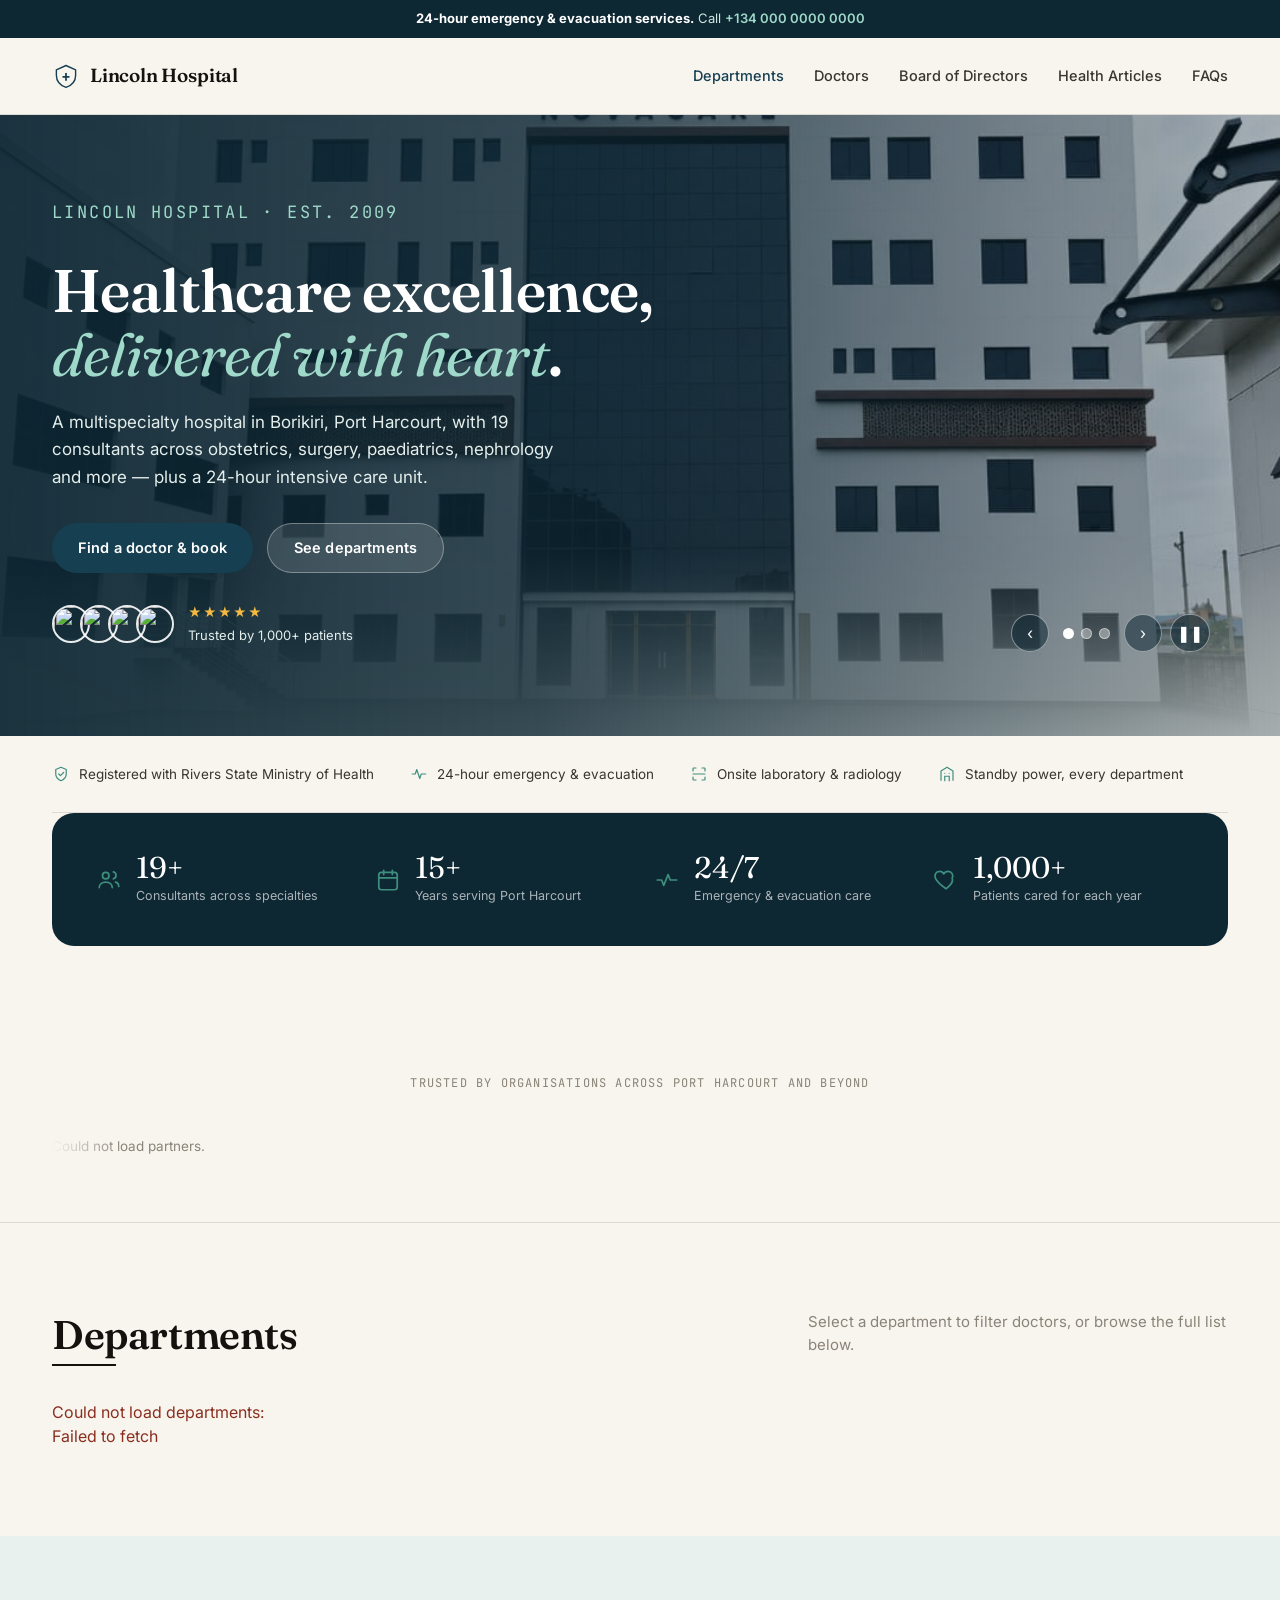
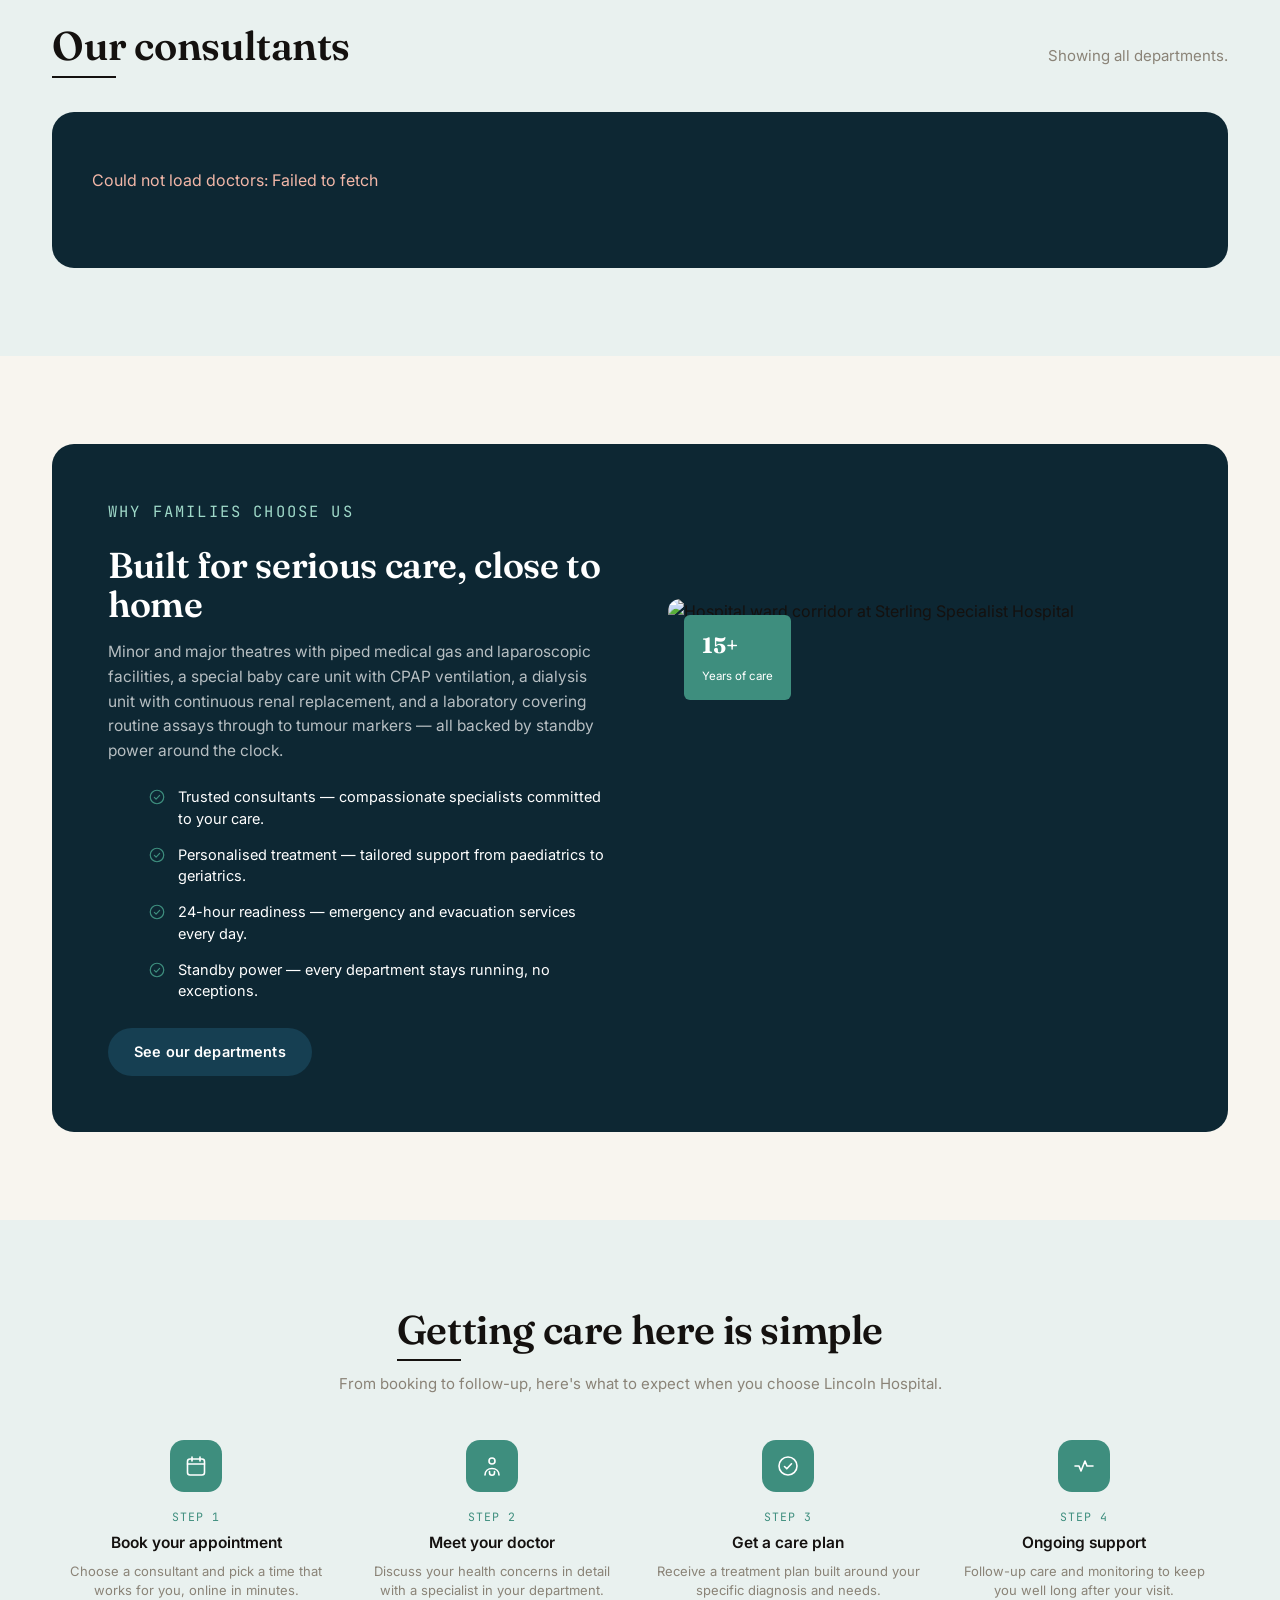
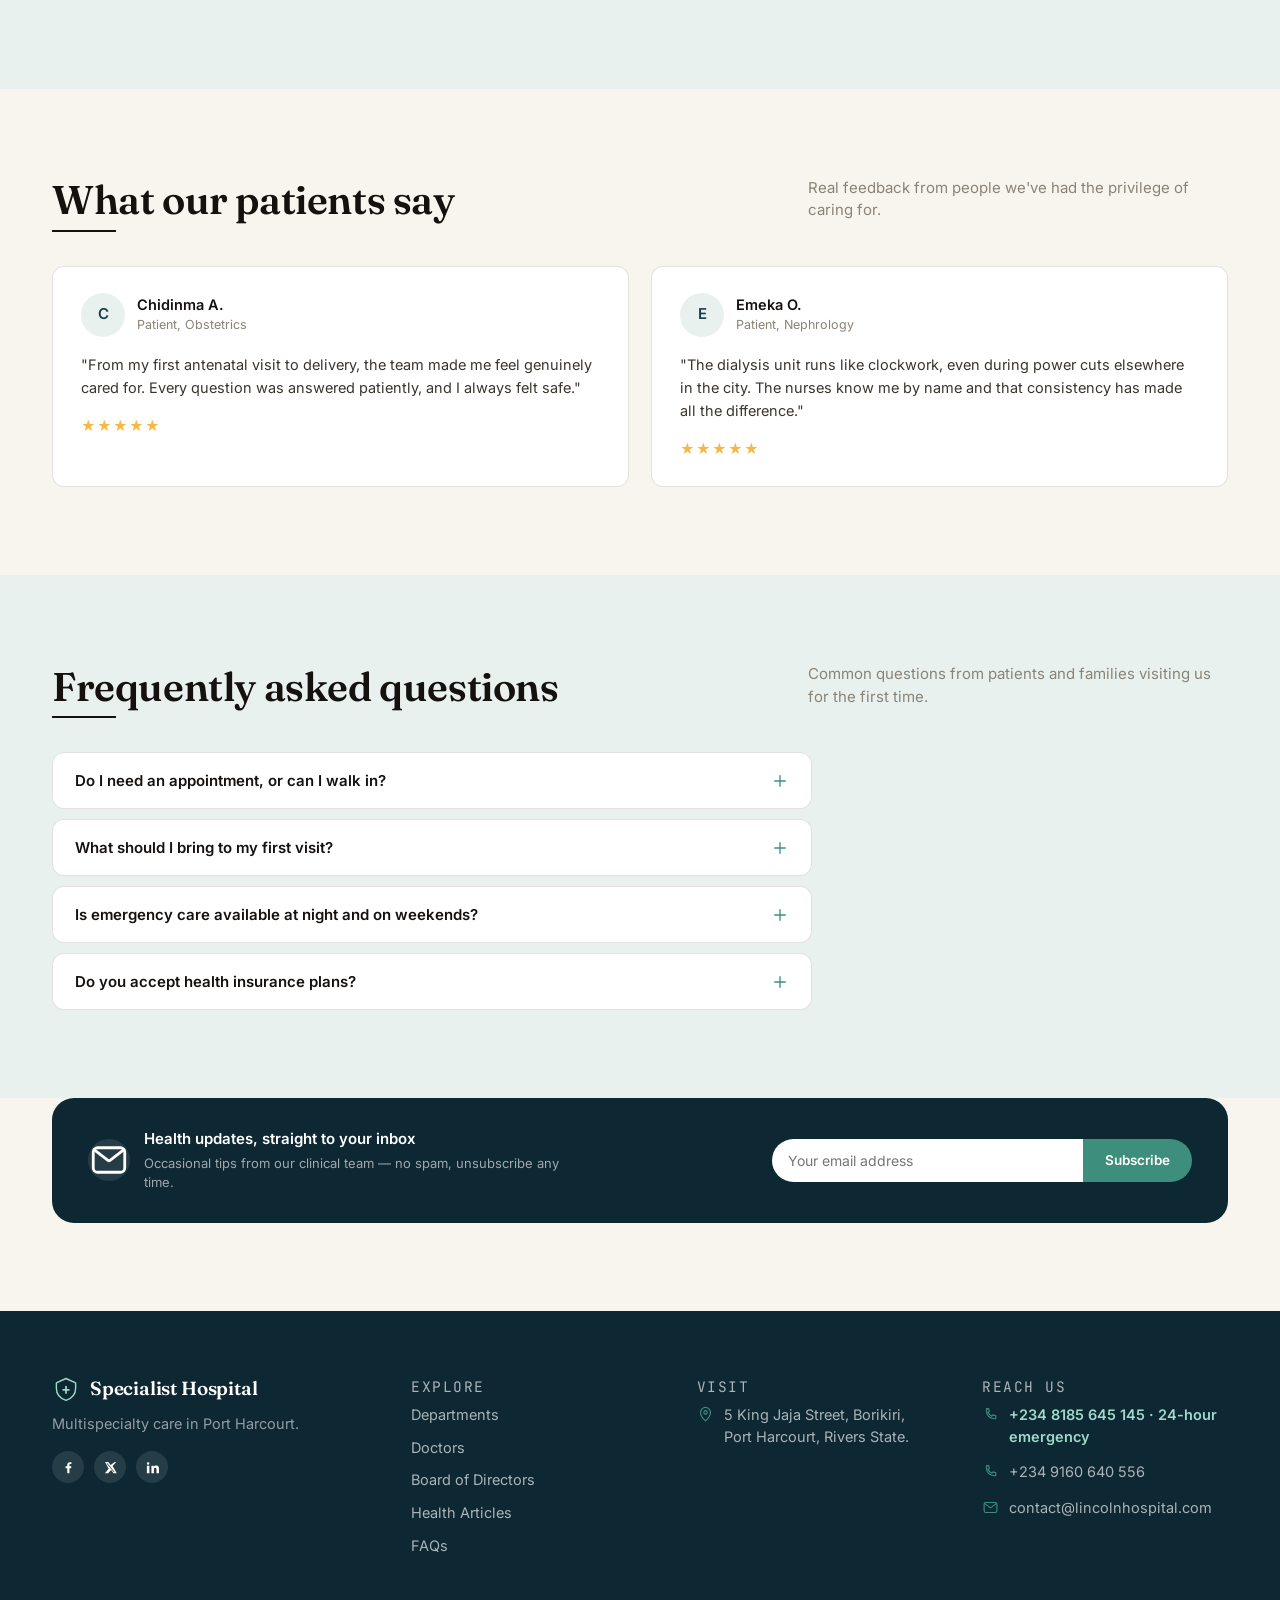
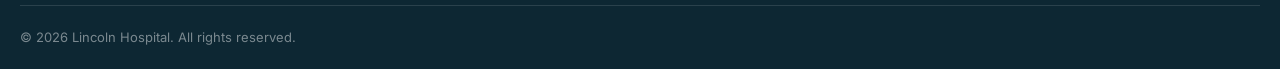
==== index.html @ d79cf731 "api fixed" ====
<!doctype html>
<html lang="en">
<head>
  <meta charset="UTF-8" />
  <meta name="viewport" content="width=device-width, initial-scale=1.0" />
  <title>Lincoln Hospital </title>
  <meta name="description" content="Book an appointment with consultants at Sterling Specialist Hospital, Port Harcourt. Obstetrics, surgery, paediatrics, dialysis, ICU and more." />
  <link rel="icon" href="data:," />
  <link rel="stylesheet" href="/css/base.css?v=10" />
  <link rel="stylesheet" href="/css/hospital.css?v=10" />
</head>
<body class="hospital">

  <div class="emergency-bar">
    <strong>24-hour emergency &amp; evacuation services.</strong> Call <a href="tel:+2348185645145">+134 000 0000 0000</a>
  </div>

  <header class="sh-header">
    <div class="container sh-header__inner">
      <a href="/" class="brand-mark">
        <span class="brand-mark__glyph" id="brandLogoSlot" aria-hidden="true">
          <svg viewBox="0 0 32 32" fill="none" stroke="currentColor" stroke-width="1.6"><path d="M16 4 5 9v6c0 8 5.4 12 11 14 5.6-2 11-6 11-14V9L16 4Z" stroke-linejoin="round"/><path d="M12 16h3v-3.5h2V16h3v2h-3v3.5h-2V18h-3v-2Z" fill="currentColor" stroke="none"/></svg>
        </span>
        <span class="brand-mark__text">Lincoln Hospital</span>
      </a>
      <nav class="sh-nav primary-nav" id="primaryNav">
        <a href="#departments" class="active">Departments</a>
        <a href="#doctors">Doctors</a>
        <a href="/board">Board of Directors</a>
        <a href="#articles">Health Articles</a>
        <a href="#faqs">FAQs</a>
      </nav>
      <button class="nav-toggle" id="navToggle" aria-label="Open menu" aria-expanded="false">
        <span></span><span></span><span></span>
      </button>
    </div>
  </header>

  <main>
    <!-- HERO -->
    <section class="sh-hero" id="heroSection" aria-roledescription="carousel" aria-label="Hospital photos">
      <div class="sh-hero__bg" id="heroSlides">
        <img class="sh-slide on" src="/images/hospital-building.jpg" alt="" />
      </div>
      <div class="container">
        <div class="sh-hero__inner">
          <p class="eyebrow">Lincoln  Hospital &middot; Est. 2009</p>
          <h1 id="heroTitle">Healthcare excellence, <em>delivered with heart</em>.</h1>
          <p id="heroLead">A multispecialty hospital in Borikiri, Port Harcourt, with 19 consultants across obstetrics, surgery, paediatrics, nephrology and more — plus a 24-hour intensive care unit.</p>
          <div class="sh-hero__ctas">
            <a href="#doctors" class="btn btn-sh">Find a doctor &amp; book</a>
            <a href="#departments" class="btn btn-hero-ghost">See departments</a>
          </div>
          <div class="sh-hero__trust">
            <div class="sh-hero__avatars">
              <img src="https://images.unsplash.com/photo-1633332755192-727a05c4013d?q=80&w=100" alt="" />
              <img src="https://images.unsplash.com/photo-1607990281513-2c110a25bd8c?q=80&w=100" alt="" />
              <img src="https://images.unsplash.com/photo-1573496359142-b8d87734a5a2?q=80&w=100" alt="" />
              <img src="https://images.unsplash.com/photo-1580489944761-15a19d654956?q=80&w=100" alt="" />
            </div>
            <div>
              <span class="sh-hero__stars">★★★★★</span>
              <span class="sh-hero__trust-text">Trusted by 1,000+ patients</span>
            </div>
          </div>
        </div>
      </div>
    </section>

    <!-- TRUST STRIP -->
    <section>
      <div class="container">
        <div class="trust-strip">
          <span class="trust-strip__item"><span class="icon" id="trustIcon1"></span>Registered with Rivers State Ministry of Health</span>
          <span class="trust-strip__item"><span class="icon" id="trustIcon2"></span>24-hour emergency &amp; evacuation</span>
          <span class="trust-strip__item"><span class="icon" id="trustIcon3"></span>Onsite laboratory &amp; radiology</span>
          <span class="trust-strip__item"><span class="icon" id="trustIcon4"></span>Standby power, every department</span>
        </div>
      </div>
    </section>

    <!-- STATS -->
    <section class="section" style="padding-top:0;">
      <div class="container">
        <div class="stats-bar">
          <div class="stat-item">
            <span class="icon" id="statIcon1"></span>
            <div>
              <div class="stat-item__number">19+</div>
              <div class="stat-item__label">Consultants across specialties</div>
            </div>
          </div>
          <div class="stat-item">
            <span class="icon" id="statIcon2"></span>
            <div>
              <div class="stat-item__number">15+</div>
              <div class="stat-item__label">Years serving Port Harcourt</div>
            </div>
          </div>
          <div class="stat-item">
            <span class="icon" id="statIcon3"></span>
            <div>
              <div class="stat-item__number">24/7</div>
              <div class="stat-item__label">Emergency &amp; evacuation care</div>
            </div>
          </div>
          <div class="stat-item">
            <span class="icon" id="statIcon4"></span>
            <div>
              <div class="stat-item__number">1,000+</div>
              <div class="stat-item__label">Patients cared for each year</div>
            </div>
          </div>
        </div>
      </div>
    </section>

    <!-- PARTNERS -->
    <section class="partners-section">
      <div class="container">
        <p class="partners-section__label">Trusted by organisations across Port Harcourt and beyond</p>
        <div class="partner-slider" data-partner-slider="hospital"></div>
      </div>
    </section>

    <!-- DEPARTMENTS -->
    <section class="section" id="departments">
      <div class="container">
        <div class="section-head">
          <h2 class="ledger">Departments</h2>
          <p>Select a department to filter doctors, or browse the full list below.</p>
        </div>
        <div class="departments-grid" id="departmentsGrid"></div>
      </div>
    </section>

    <!-- DOCTORS -->
    <section class="section section--tint-sh" id="doctors">
      <div class="container">
        <div class="section-head">
          <h2 class="ledger">Our consultants</h2>
          <p id="doctorsFilterNote">Showing all departments.</p>
        </div>
        <div class="doctors-slider" id="doctorsSlider">
          <div class="doctors-slider__viewport">
            <div class="doctors-slider__track" id="doctorsGrid"></div>
          </div>
          <div class="doctors-slider__dots" id="doctorsDots"></div>
        </div>
      </div>
    </section>

    <!-- WHY CHOOSE US -->
    <section class="section">
      <div class="container">
        <div class="why-us">
          <div class="why-us__copy">
            <p class="eyebrow">Why families choose us</p>
            <h2 id="introTitle">Built for serious care, close to home</h2>
            <p id="introBody">Minor and major theatres with piped medical gas and laparoscopic facilities, a special baby care unit with CPAP ventilation, a dialysis unit with continuous renal replacement, and a laboratory covering routine assays through to tumour markers — all backed by standby power around the clock.</p>
            <ul class="why-us__checklist">
              <li><span class="icon"><svg viewBox="0 0 24 24" fill="none" stroke="currentColor" stroke-width="1.6"><circle cx="12" cy="12" r="9"/><path d="m8.5 12.5 2.3 2.3 4.7-5" stroke-linecap="round" stroke-linejoin="round"/></svg></span>Trusted consultants — compassionate specialists committed to your care.</li>
              <li><span class="icon"><svg viewBox="0 0 24 24" fill="none" stroke="currentColor" stroke-width="1.6"><circle cx="12" cy="12" r="9"/><path d="m8.5 12.5 2.3 2.3 4.7-5" stroke-linecap="round" stroke-linejoin="round"/></svg></span>Personalised treatment — tailored support from paediatrics to geriatrics.</li>
              <li><span class="icon"><svg viewBox="0 0 24 24" fill="none" stroke="currentColor" stroke-width="1.6"><circle cx="12" cy="12" r="9"/><path d="m8.5 12.5 2.3 2.3 4.7-5" stroke-linecap="round" stroke-linejoin="round"/></svg></span>24-hour readiness — emergency and evacuation services every day.</li>
              <li><span class="icon"><svg viewBox="0 0 24 24" fill="none" stroke="currentColor" stroke-width="1.6"><circle cx="12" cy="12" r="9"/><path d="m8.5 12.5 2.3 2.3 4.7-5" stroke-linecap="round" stroke-linejoin="round"/></svg></span>Standby power — every department stays running, no exceptions.</li>
            </ul>
            <a href="#departments" class="btn btn-sh">See our departments</a>
          </div>
          <div class="why-us__media">
            <img id="introImage" src="https://images.unsplash.com/photo-1519494026892-80bbd2d6fd0d?q=80&w=1200" alt="Hospital ward corridor at Sterling Specialist Hospital" />
            <div class="why-us__badge"><strong>15+</strong><span>Years of care</span></div>
          </div>
        </div>
      </div>
    </section>

    <!-- PROCESS STEPS -->
    <section class="section section--tint-sh">
      <div class="container">
        <div class="section-head section-head--center">
          <h2 class="ledger">Getting care here is simple</h2>
          <p>From booking to follow-up, here's what to expect when you choose  Lincoln Hospital.</p>
        </div>
        <div class="steps-row">
          <div class="step-item">
            <div class="step-item__icon"><span class="icon" id="stepIcon1"></span></div>
            <p class="step-item__label">Step 1</p>
            <p class="step-item__title">Book your appointment</p>
            <p class="step-item__desc">Choose a consultant and pick a time that works for you, online in minutes.</p>
          </div>
          <div class="step-item">
            <div class="step-item__icon"><span class="icon" id="stepIcon2"></span></div>
            <p class="step-item__label">Step 2</p>
            <p class="step-item__title">Meet your doctor</p>
            <p class="step-item__desc">Discuss your health concerns in detail with a specialist in your department.</p>
          </div>
          <div class="step-item">
            <div class="step-item__icon"><span class="icon" id="stepIcon3"></span></div>
            <p class="step-item__label">Step 3</p>
            <p class="step-item__title">Get a care plan</p>
            <p class="step-item__desc">Receive a treatment plan built around your specific diagnosis and needs.</p>
          </div>
          <div class="step-item">
            <div class="step-item__icon"><span class="icon" id="stepIcon4"></span></div>
            <p class="step-item__label">Step 4</p>
            <p class="step-item__title">Ongoing support</p>
            <p class="step-item__desc">Follow-up care and monitoring to keep you well long after your visit.</p>
          </div>
        </div>
      </div>
    </section>

    <!-- EXTRA CONTENT BLOCKS (admin-added, optional) -->
    <div id="extraContentWrap"></div>

    <!-- ARTICLES -->
    <section class="section section--tint-sh" id="articles">
      <div class="container">
        <div class="section-head">
          <h2 class="ledger">Health articles</h2>
          <p>Guidance from our clinical team on staying well between visits.</p>
        </div>
        <div class="posts-grid" id="postsGrid"></div>
      </div>
    </section>

    <!-- TESTIMONIALS -->
    <section class="section">
      <div class="container">
        <div class="section-head">
          <h2 class="ledger">What our patients say</h2>
          <p>Real feedback from people we've had the privilege of caring for.</p>
        </div>
        <div class="testimonials-grid">
          <div class="testimonial-card">
            <div class="testimonial-card__head">
              <span class="testimonial-card__avatar">C</span>
              <div>
                <div class="testimonial-card__name">Chidinma A.</div>
                <div class="testimonial-card__role">Patient, Obstetrics</div>
              </div>
            </div>
            <p class="testimonial-card__quote">"From my first antenatal visit to delivery, the team made me feel genuinely cared for. Every question was answered patiently, and I always felt safe."</p>
            <span class="testimonial-card__stars">★★★★★</span>
          </div>
          <div class="testimonial-card">
            <div class="testimonial-card__head">
              <span class="testimonial-card__avatar">E</span>
              <div>
                <div class="testimonial-card__name">Emeka O.</div>
                <div class="testimonial-card__role">Patient, Nephrology</div>
              </div>
            </div>
            <p class="testimonial-card__quote">"The dialysis unit runs like clockwork, even during power cuts elsewhere in the city. The nurses know me by name and that consistency has made all the difference."</p>
            <span class="testimonial-card__stars">★★★★★</span>
          </div>
        </div>
      </div>
    </section>

    <!-- FAQ -->
    <section class="section section--tint-sh" id="faqs">
      <div class="container">
        <div class="section-head">
          <h2 class="ledger">Frequently asked questions</h2>
          <p>Common questions from patients and families visiting us for the first time.</p>
        </div>
        <div class="faq-list" id="faqList">
          <div class="faq-item">
            <button class="faq-item__q" data-faq-toggle>Do I need an appointment, or can I walk in?<span class="icon"><svg viewBox="0 0 24 24" fill="none" stroke="currentColor" stroke-width="1.8"><path d="M12 5v14M5 12h14" stroke-linecap="round"/></svg></span></button>
            <div class="faq-item__a">Booking ahead through the "Find a doctor" section guarantees you a slot with your chosen consultant, but our emergency and outpatient departments also accept walk-ins around the clock.</div>
          </div>
          <div class="faq-item">
            <button class="faq-item__q" data-faq-toggle>What should I bring to my first visit?<span class="icon"><svg viewBox="0 0 24 24" fill="none" stroke="currentColor" stroke-width="1.8"><path d="M12 5v14M5 12h14" stroke-linecap="round"/></svg></span></button>
            <div class="faq-item__a">Please bring a valid ID, any previous medical records or referral letters, a list of current medications, and your insurance details if applicable.</div>
          </div>
          <div class="faq-item">
            <button class="faq-item__q" data-faq-toggle>Is emergency care available at night and on weekends?<span class="icon"><svg viewBox="0 0 24 24" fill="none" stroke="currentColor" stroke-width="1.8"><path d="M12 5v14M5 12h14" stroke-linecap="round"/></svg></span></button>
            <div class="faq-item__a">Yes — our emergency and evacuation services run 24 hours a day, 7 days a week, backed by standby power so care is never interrupted.</div>
          </div>
          <div class="faq-item">
            <button class="faq-item__q" data-faq-toggle>Do you accept health insurance plans?<span class="icon"><svg viewBox="0 0 24 24" fill="none" stroke="currentColor" stroke-width="1.8"><path d="M12 5v14M5 12h14" stroke-linecap="round"/></svg></span></button>
            <div class="faq-item__a">We work with a number of HMOs and insurance providers. Call our front desk ahead of your visit to confirm your specific plan is accepted.</div>
          </div>
        </div>
      </div>
    </section>

    <!-- NEWSLETTER -->
    <section class="section" style="padding-top:0;">
      <div class="container">
        <div class="newsletter-bar">
          <div class="newsletter-bar__copy">
            <span class="newsletter-bar__icon" id="newsletterIcon"></span>
            <div>
              <p class="newsletter-bar__title">Health updates, straight to your inbox</p>
              <p class="newsletter-bar__desc">Occasional tips from our clinical team — no spam, unsubscribe any time.</p>
            </div>
          </div>
          <form class="newsletter-form" id="newsletterForm">
            <input type="email" placeholder="Your email address" required />
            <button type="submit">Subscribe</button>
          </form>
        </div>
      </div>
    </section>
  </main>

  <footer class="site-footer">
    <div class="container site-footer__grid">
      <div class="site-footer__brand-col">
        <a href="/" class="brand-mark site-footer__brand">
          <span class="brand-mark__glyph" id="brandLogoSlotFooter" aria-hidden="true">
            <svg viewBox="0 0 32 32" fill="none" stroke="currentColor" stroke-width="1.6"><path d="M16 4 5 9v6c0 8 5.4 12 11 14 5.6-2 11-6 11-14V9L16 4Z" stroke-linejoin="round"/><path d="M12 16h3v-3.5h2V16h3v2h-3v3.5h-2V18h-3v-2Z" fill="currentColor" stroke="none"/></svg>
          </span>
          <span class="brand-mark__text">Specialist Hospital</span>
        </a>
        <p class="site-footer__tagline">Multispecialty care in Port Harcourt.</p>
        <div class="site-footer__socials">
          <a href="#" aria-label="Facebook"><span class="icon"><svg viewBox="0 0 24 24" fill="currentColor"><path d="M13.5 21v-8h2.7l.4-3.1h-3.1V8c0-.9.25-1.5 1.55-1.5h1.65V3.7C15.9 3.6 15 3.5 13.9 3.5c-2.3 0-3.9 1.4-3.9 4v2.4H7.3V13h2.7v8h3.5Z"/></svg></span></a>
          <a href="#" aria-label="Twitter"><span class="icon"><svg viewBox="0 0 24 24" fill="currentColor"><path d="M18.9 3H21l-5.6 6.4L22 21h-5.1l-4-5.2L8.2 21H3l6-6.9L3.3 3h5.2l3.6 4.8L18.9 3Zm-1.8 16h1.4L7 5h-1.5l11.6 14Z"/></svg></span></a>
          <a href="#" aria-label="LinkedIn"><span class="icon"><svg viewBox="0 0 24 24" fill="currentColor"><path d="M4.98 3.5a2 2 0 1 1 0 4 2 2 0 0 1 0-4ZM3 9h4v12H3zM10 9h3.8v1.7h.05c.53-.95 1.83-1.95 3.77-1.95 4.03 0 4.78 2.5 4.78 5.76V21h-4v-5.6c0-1.35-.03-3.1-1.9-3.1-1.9 0-2.2 1.45-2.2 3v5.7h-4V9Z"/></svg></span></a>
        </div>
      </div>

      <div class="site-footer__col">
        <p class="site-footer__heading">Explore</p>
        <nav class="site-footer__links">
          <a href="#departments">Departments</a>
          <a href="#doctors">Doctors</a>
          <a href="/board">Board of Directors</a>
          <a href="#articles">Health Articles</a>
          <a href="#faqs">FAQs</a>
        </nav>
      </div>

      <div class="site-footer__col">
        <p class="site-footer__heading">Visit</p>
        <p class="footer-contact-item">
          <span class="icon"><svg viewBox="0 0 24 24" fill="none" stroke="currentColor" stroke-width="1.6"><path d="M12 21s7-6.3 7-12a7 7 0 1 0-14 0c0 5.7 7 12 7 12Z" stroke-linejoin="round"/><circle cx="12" cy="9" r="2.4"/></svg></span>
          <span>5 King Jaja Street, Borikiri,<br/>Port Harcourt, Rivers State.</span>
        </p>
      </div>

      <div class="site-footer__col">
        <p class="site-footer__heading">Reach Us</p>
        <p class="footer-contact-item site-footer__emergency">
          <span class="icon"><svg viewBox="0 0 24 24" fill="none" stroke="currentColor" stroke-width="1.6"><path d="M6.5 3.5h2.7l1.3 4-2 1.6a11 11 0 0 0 5.4 5.4l1.6-2 4 1.3v2.7a1.5 1.5 0 0 1-1.6 1.5C10.5 17.6 6.4 13.5 6 6.1A1.5 1.5 0 0 1 7.5 4.5" stroke-linecap="round" stroke-linejoin="round"/></svg></span>
          <a href="tel:+2348185645145">+234 8185 645 145 &middot; 24-hour emergency</a>
        </p>
        <p class="footer-contact-item">
          <span class="icon"><svg viewBox="0 0 24 24" fill="none" stroke="currentColor" stroke-width="1.6"><path d="M6.5 3.5h2.7l1.3 4-2 1.6a11 11 0 0 0 5.4 5.4l1.6-2 4 1.3v2.7a1.5 1.5 0 0 1-1.6 1.5C10.5 17.6 6.4 13.5 6 6.1A1.5 1.5 0 0 1 7.5 4.5" stroke-linecap="round" stroke-linejoin="round"/></svg></span>
          <a href="tel:+2349160640556">+234 9160 640 556</a>
        </p>
        <p class="footer-contact-item">
          <span class="icon"><svg viewBox="0 0 24 24" fill="none" stroke="currentColor" stroke-width="1.6"><rect x="3" y="5" width="18" height="14" rx="2.5"/><path d="m4 6.5 7.4 5.7a1 1 0 0 0 1.2 0L20 6.5" stroke-linecap="round" stroke-linejoin="round"/></svg></span>
          <a href="mailto:contact@lincolnhospital@yahoo.com">contact@lincolnhospital.com</a>
        </p>
      </div>
    </div>
    <div class="container site-footer__bottom">
      <p>&copy; <span id="year"></span> Lincoln Hospital. All rights reserved.</p>
    </div>
  </footer>

  <!-- APPOINTMENT MODAL -->
  <div class="modal-backdrop" id="apptModal">
    <div class="modal" role="dialog" aria-modal="true" aria-labelledby="apptModalTitle">
      <div id="apptModalContent"></div>
    </div>
  </div>

  <script src="/js/icons.js?v=10"></script>
  <script src="/js/config.js?v=10"></script>
  <script src="/js/api.js?v=10"></script>
  <script src="/js/branding.js?v=10"></script>
  <script src="/js/nav-toggle.js?v=10"></script>
  <script src="/js/partner-slider.js?v=10"></script>
  <script src="/js/hero-slider.js?v=10"></script>
  <script src="/js/hospital.js?v=10"></script>
</body>
</html>
---- css/base.css ----
/* =========================================================
   SterlingGroup — design tokens & base styles
   Shared across all pages (hospital, board, admin)
   ========================================================= */

@import url('https://fonts.googleapis.com/css2?family=Fraunces:ital,opsz,wght@0,9..144,300..900;1,9..144,300..900&family=Inter:wght@400;500;600;700&family=JetBrains+Mono:wght@400;500&display=swap');

:root {
  /* ---- Shared neutrals ---- */
  --ink: #14110f;
  --ink-soft: #3a352f;
  --paper: #f8f5ef;
  --paper-raised: #ffffff;
  --stone: #8a8377;
  --stone-light: #d8d2c4;
  --line: rgba(20, 17, 15, 0.12);

  /* ---- Lakeview accent (hospitality) ---- */
  --lv-primary: #8a4a28;
  --lv-primary-deep: #5e3119;
  --lv-gold: #c69a4c;
  --lv-tint: #f4ece1;

  /* ---- Sterling Hospital accent (healthcare) ---- */
  --sh-primary: #163f52;
  --sh-primary-deep: #0d2733;
  --sh-teal: #3e8e7e;
  --sh-tint: #e9f1ef;

  /* ---- Type ---- */
  --font-display: 'Fraunces', 'Iowan Old Style', serif;
  --font-body: 'Inter', -apple-system, BlinkMacSystemFont, sans-serif;
  --font-mono: 'JetBrains Mono', monospace;

  /* ---- Scale ---- */
  --radius-sm: 6px;
  --radius-md: 12px;
  --radius-lg: 22px;
  --shadow-soft: 0 1px 2px rgba(20,17,15,0.04), 0 12px 32px -16px rgba(20,17,15,0.18);
  --shadow-lift: 0 4px 8px rgba(20,17,15,0.06), 0 24px 48px -20px rgba(20,17,15,0.28);

  --container: 1240px;
}

* { box-sizing: border-box; }
html { scroll-behavior: smooth; overflow-x: hidden; }

@media (prefers-reduced-motion: reduce) {
  html { scroll-behavior: auto; }
  *, *::before, *::after { animation-duration: 0.01ms !important; animation-iteration-count: 1 !important; transition-duration: 0.01ms !important; }
}

body {
  margin: 0;
  font-family: var(--font-body);
  color: var(--ink);
  background: var(--paper);
  -webkit-font-smoothing: antialiased;
  font-size: 16px;
  line-height: 1.5;
  overflow-x: hidden;
}

h1, h2, h3, h4 {
  font-family: var(--font-display);
  font-weight: 600;
  line-height: 1.08;
  margin: 0;
  letter-spacing: -0.01em;
}

.eyebrow {
  font-family: var(--font-mono);
  font-size: 12.5px;
  letter-spacing: 0.14em;
  text-transform: uppercase;
  color: var(--stone);
  margin: 0 0 22px;
}

p { margin: 0; }

a { color: inherit; text-decoration: none; }

img { max-width: 100%; display: block; }

button {
  font-family: var(--font-body);
  cursor: pointer;
  border: none;
  background: none;
  color: inherit;
}

input, textarea, select {
  font-family: var(--font-body);
  font-size: 15px;
}

::selection { background: var(--lv-gold); color: var(--ink); }

.container {
  max-width: var(--container);
  margin: 0 auto;
  padding: 0 32px;
}

@media (max-width: 720px) {
  .container { padding: 0 20px; }
}

/* ---------------------------------------------------------
   Mobile nav toggle.
   Each page's header keeps its own nav link colors/spacing;
   this just handles the hamburger button and the collapse
   behavior on narrow screens.
   --------------------------------------------------------- */
.nav-toggle {
  display: none;
  flex-direction: column;
  justify-content: center;
  align-items: center;
  gap: 5px;
  width: 40px;
  height: 40px;
  border-radius: var(--radius-sm);
  flex-shrink: 0;
}
.nav-toggle span {
  display: block;
  width: 20px;
  height: 2px;
  background: currentColor;
  border-radius: 2px;
  transition: transform 0.25s ease, opacity 0.25s ease;
}
.nav-toggle.open span:nth-child(1) { transform: translateY(7px) rotate(45deg); }
.nav-toggle.open span:nth-child(2) { opacity: 0; }
.nav-toggle.open span:nth-child(3) { transform: translateY(-7px) rotate(-45deg); }

@media (max-width: 900px) {
  .nav-toggle { display: flex; }

  .primary-nav {
    position: absolute;
    top: 100%;
    left: 0;
    right: 0;
    max-height: calc(100vh - 76px);
    background: var(--paper);
    flex-direction: column;
    align-items: stretch;
    gap: 0;
    padding: 8px 24px 32px;
    overflow-y: auto;
    transform: translateY(-8px);
    opacity: 0;
    visibility: hidden;
    pointer-events: none;
    transition: opacity 0.2s ease, transform 0.2s ease, visibility 0.2s;
    z-index: 90;
    box-shadow: var(--shadow-soft);
    border-bottom: 1px solid var(--line);
  }
  .primary-nav.open {
    opacity: 1;
    transform: translateY(0);
    visibility: visible;
    pointer-events: auto;
  }
  .primary-nav a {
    padding: 16px 4px !important;
    border-bottom: 1px solid var(--line);
    font-size: 16px !important;
  }
  body.nav-open { overflow: hidden; }
}


/* ---------------------------------------------------------
   Focus states — always visible, never suppressed
   --------------------------------------------------------- */
a:focus-visible,
button:focus-visible,
input:focus-visible,
textarea:focus-visible,
select:focus-visible,
[tabindex]:focus-visible {
  outline: 2px solid currentColor;
  outline-offset: 3px;
  border-radius: 4px;
}

/* ---------------------------------------------------------
   Signature element: the "ledger line"
   A rule that draws itself left-to-right under a heading —
   used once per page, under the primary section heading only.
   --------------------------------------------------------- */
.ledger {
  position: relative;
  display: inline-block;
}
.ledger::after {
  content: '';
  position: absolute;
  left: 0;
  bottom: -10px;
  height: 2px;
  width: 0%;
  background: currentColor;
  transition: width 1.1s cubic-bezier(0.16, 1, 0.3, 1);
}
.ledger.in-view::after {
  width: 64px;
}

/* ---------------------------------------------------------
   Buttons
   --------------------------------------------------------- */
.btn {
  display: inline-flex;
  align-items: center;
  gap: 10px;
  padding: 13px 26px;
  border-radius: 999px;
  font-size: 14.5px;
  font-weight: 600;
  letter-spacing: 0.01em;
  transition: transform 0.25s cubic-bezier(0.16, 1, 0.3, 1), box-shadow 0.25s ease, background 0.2s ease;
  white-space: nowrap;
}
.btn:active { transform: scale(0.97); }
.btn svg { width: 16px; height: 16px; flex-shrink: 0; }

.btn-ghost {
  background: transparent;
  border: 1.5px solid var(--line);
  color: var(--ink);
}
.btn-ghost:hover { border-color: currentColor; }

/* ---------------------------------------------------------
   Generic card surface
   --------------------------------------------------------- */
.surface {
  background: var(--paper-raised);
  border-radius: var(--radius-md);
  box-shadow: var(--shadow-soft);
}

/* ---------------------------------------------------------
   Toast / inline alert
   --------------------------------------------------------- */
.toast {
  position: fixed;
  bottom: 28px;
  right: 28px;
  z-index: 999;
  background: var(--ink);
  color: var(--paper);
  padding: 14px 20px;
  border-radius: var(--radius-sm);
  font-size: 14px;
  font-weight: 500;
  box-shadow: var(--shadow-lift);
  display: flex;
  align-items: center;
  gap: 10px;
  max-width: 360px;
  transform: translateY(12px);
  opacity: 0;
  transition: transform 0.35s cubic-bezier(0.16,1,0.3,1), opacity 0.35s ease;
  pointer-events: none;
}
.toast.show { transform: translateY(0); opacity: 1; }
.toast.error { background: #7a2424; }
.toast svg { width: 18px; height: 18px; flex-shrink: 0; }

/* ---------------------------------------------------------
   Skeleton loading
   --------------------------------------------------------- */
.skeleton {
  background: linear-gradient(100deg, var(--stone-light) 30%, #eee6d4 50%, var(--stone-light) 70%);
  background-size: 200% 100%;
  animation: shimmer 1.6s infinite;
  border-radius: var(--radius-sm);
}
@keyframes shimmer {
  0% { background-position: 200% 0; }
  100% { background-position: -200% 0; }
}

/* ---------------------------------------------------------
   Brand mark — supports either the default inline SVG glyph
   or an admin-uploaded logo image dropped into the same slot
   --------------------------------------------------------- */
.brand-mark {
  display: flex;
  align-items: center;
  gap: 10px;
}
.brand-mark__glyph {
  width: 28px;
  height: 28px;
  flex-shrink: 0;
  display: flex;
  align-items: center;
  justify-content: center;
  color: var(--ink);
}
.brand-mark__glyph svg { width: 100%; height: 100%; }
.brand-mark__text {
  font-family: var(--font-display);
  font-size: 19px;
  font-weight: 600;
  letter-spacing: -0.01em;
  line-height: 1;
}
.brand-mark__glyph img {
  height: 28px;
  width: auto;
  max-width: 160px;
  object-fit: contain;
  display: block;
}

/* ---------------------------------------------------------
   Shared footer —
   Hospital pages. --footer-accent controls the link hover
   color per page (set in each page's own stylesheet).
   --------------------------------------------------------- */
.site-footer {
  --footer-accent: #ffffff;
  background: var(--ink);
  color: #d8d2c4;
  padding: 64px 0 0;
}

.site-footer__grid {
  display: grid;
  grid-template-columns: 1.3fr 1fr 1fr 1fr;
  gap: 40px;
  padding-bottom: 48px;
  border-bottom: 1px solid rgba(255,255,255,0.1);
}
@media (max-width: 900px) {
  .site-footer__grid { grid-template-columns: 1fr 1fr; row-gap: 36px; }
}
@media (max-width: 560px) {
  .site-footer__grid { grid-template-columns: 1fr; row-gap: 32px; }
}

.site-footer__brand-col { grid-column: span 1; }
@media (max-width: 900px) {
  .site-footer__brand-col { grid-column: 1 / -1; }
}
.site-footer__brand .brand-mark__glyph { color: #fff; }
.site-footer .brand-mark__text { color: #fff; }
.site-footer__tagline { color: #9a9484; font-size: 14.5px; margin-top: 10px; max-width: 320px; line-height: 1.55; }

.site-footer__heading {
  font-family: var(--font-mono);
  font-size: 12px;
  text-transform: uppercase;
  letter-spacing: 0.1em;
  color: #9a9484;
  margin-bottom: 16px;
}
.site-footer__col p { font-size: 14.5px; line-height: 1.6; margin-bottom: 6px; }
.site-footer__col a { transition: color 0.2s ease; }
.site-footer__col a:hover { color: var(--footer-accent); }
.site-footer__links { display: flex; flex-direction: column; gap: 11px; }
.site-footer__links a { font-size: 14.5px; color: #d8d2c4; }
.site-footer__links a:hover { color: var(--footer-accent); }

/* Icon + text rows (address, phone, email) — matches the "Contact Us" style */
.footer-contact-item {
  display: flex;
  align-items: flex-start;
  gap: 10px;
  margin-bottom: 14px !important;
}
.footer-contact-item .icon {
  width: 17px;
  height: 17px;
  color: var(--footer-accent);
  flex-shrink: 0;
  margin-top: 2px;
}
.footer-contact-item > span:last-child,
.footer-contact-item > a { line-height: 1.5; }

.site-footer__socials { display: flex; gap: 10px; margin-top: 18px; }
.site-footer__socials a {
  width: 34px; height: 34px; border-radius: 50%;
  background: rgba(255,255,255,0.08);
  display: flex; align-items: center; justify-content: center;
  color: #fff;
  flex-shrink: 0;
}
.site-footer__socials a:hover { background: var(--footer-accent); color: var(--ink); }
.site-footer__socials .icon { width: 15px; height: 15px; }

.site-footer__bottom {
  padding: 22px 0;
  font-size: 13px;
  color: #847e6f;
  display: flex;
  flex-wrap: wrap;
  gap: 8px 20px;
  justify-content: space-between;
}

/* ---------------------------------------------------------
   Visually hidden (a11y labels)
   --------------------------------------------------------- */
.sr-only {
  position: absolute;
  width: 1px; height: 1px;
  padding: 0; margin: -1px;
  overflow: hidden;
  clip: rect(0,0,0,0);
  white-space: nowrap;
  border: 0;
}

/* ---------------------------------------------------------
   Modal
   --------------------------------------------------------- */
.modal-backdrop {
  position: fixed;
  inset: 0;
  background: rgba(20,17,15,0.5);
  backdrop-filter: blur(3px);
  display: none;
  align-items: center;
  justify-content: center;
  z-index: 200;
  padding: 24px;
}
.modal-backdrop.open { display: flex; }
.modal {
  background: var(--paper-raised);
  border-radius: var(--radius-lg);
  max-width: 520px;
  width: 100%;
  max-height: 88vh;
  overflow-y: auto;
  box-shadow: var(--shadow-lift);
  animation: modal-in 0.3s cubic-bezier(0.16,1,0.3,1);
}
@keyframes modal-in {
  from { opacity: 0; transform: translateY(16px) scale(0.98); }
  to { opacity: 1; transform: translateY(0) scale(1); }
}

/* ---------------------------------------------------------
   Partner / client logo slider
   Auto-scrolls via CSS animation; pauses on hover/touch/focus.
   Also draggable via JS (see partner-slider.js) for manual swipe.
   Track is duplicated in markup so the loop is seamless.
   --------------------------------------------------------- */
.partner-slider {
  position: relative;
  overflow: hidden;
  -webkit-mask-image: linear-gradient(90deg, transparent 0%, #000 6%, #000 94%, transparent 100%);
  mask-image: linear-gradient(90deg, transparent 0%, #000 6%, #000 94%, transparent 100%);
  cursor: grab;
  user-select: none;
}
.partner-slider.dragging { cursor: grabbing; }
.partner-slider__track {
  display: flex;
  align-items: center;
  gap: 56px;
  width: max-content;
  animation: partner-scroll var(--partner-duration, 38s) linear infinite;
}
.partner-slider:hover .partner-slider__track,
.partner-slider:focus-within .partner-slider__track,
.partner-slider.dragging .partner-slider__track,
.partner-slider.paused .partner-slider__track {
  animation-play-state: paused;
}
@keyframes partner-scroll {
  from { transform: translateX(0); }
  to { transform: translateX(-50%); }
}
.partner-slider__item {
  flex-shrink: 0;
  height: 44px;
  display: flex;
  align-items: center;
  opacity: 0.72;
  filter: grayscale(1);
  transition: opacity 0.25s ease, filter 0.25s ease;
}
.partner-slider__item:hover { opacity: 1; filter: grayscale(0); }
.partner-slider__item img {
  height: 100%;
  width: auto;
  max-width: 160px;
  object-fit: contain;
  pointer-events: none;
}
.partner-slider__empty {
  padding: 18px 0;
  color: var(--stone);
  font-size: 13.5px;
}

@media (prefers-reduced-motion: reduce) {
  .partner-slider__track { animation: none; }
}
---- css/hospital.css ----
/* =========================================================
   Sterling Specialist Hospital — healthcare identity
   Deep teal/blue accents, calm and clinical, Fraunces for warmth
   ========================================================= */

body.hospital { background: var(--paper); }

.sh-header {
  position: sticky;
  top: 0;
  z-index: 100;
  background: rgba(248, 245, 239, 0.9);
  backdrop-filter: blur(10px);
  border-bottom: 1px solid var(--line);
}
.sh-header__inner {
  display: flex;
  align-items: center;
  justify-content: space-between;
  height: 76px;
}
.sh-header .brand-mark__glyph { color: var(--sh-primary); }
.sh-nav {
  display: flex;
  align-items: center;
  gap: 30px;
  font-size: 14.5px;
  font-weight: 500;
}
.sh-nav a { color: var(--ink-soft); padding: 6px 0; }
.sh-nav a:hover, .sh-nav a.active { color: var(--sh-primary); }
.sh-nav__back { display: flex; align-items: center; gap: 6px; color: var(--stone) !important; }
.sh-nav__back .icon { width: 14px; height: 14px; transform: rotate(180deg); }
.btn-sh {
  background: var(--sh-primary);
  color: #fff;
}
.btn-sh:hover { background: var(--sh-primary-deep); }

.emergency-bar {
  background: var(--sh-primary-deep);
  color: #cfe8e0;
  font-size: 13px;
  text-align: center;
  padding: 9px 0;
}
.emergency-bar strong { color: #fff; }
.emergency-bar a { color: #9fd9c9; font-weight: 600; }

/* ---------- Hero ---------- */
.sh-hero {
  position: relative;
  padding: 84px 0 90px;
  overflow: hidden;
}
.sh-hero__bg { position: absolute; inset: 0; z-index: -1; }
.sh-hero__bg .sh-slide {
  position: absolute; inset: 0; width: 100%; height: 100%;
  object-fit: cover; object-position: center 50%;
  opacity: 0; transition: opacity 1s ease;
}
.sh-hero__bg .sh-slide.on { opacity: 1; }
.sh-hero__ctrl {
  position: absolute; right: max(20px, calc((100vw - 1180px) / 2 + 20px)); bottom: 84px;
  display: flex; align-items: center; gap: 8px; z-index: 3;
}
.sh-hero__ctrl button {
  min-width: 38px; height: 38px; border-radius: 999px; cursor: pointer;
  background: rgba(13,39,51,0.55); border: 1px solid rgba(255,255,255,0.45); color: #fff;
  display: grid; place-items: center; font-size: 16px; line-height: 1;
}
.sh-hero__ctrl button:hover { background: rgba(13,39,51,0.8); }
.sh-hero__dots { display: flex; gap: 7px; padding: 0 6px; }
.sh-hero__ctrl .sh-dot { min-width: 0; width: 11px; height: 11px; padding: 0; background: rgba(255,255,255,0.4); }
.sh-hero__ctrl .sh-dot.on { background: #fff; }
@media (prefers-reduced-motion: reduce) { .sh-hero__bg .sh-slide { transition: none; } }
@media (max-width: 860px) { .sh-hero__ctrl { right: 16px; bottom: 70px; } }
.sh-hero__bg::after {
  content: '';
  position: absolute;
  inset: 0;
  background:
    linear-gradient(90deg, rgba(13,39,51,0.94) 0%, rgba(13,39,51,0.82) 42%, rgba(13,39,51,0.35) 100%),
    linear-gradient(180deg, rgba(13,39,51,0) 70%, rgba(248,245,239,1) 100%);
}
@media (max-width: 860px) {
  .sh-hero__bg::after {
    background:
      linear-gradient(0deg, rgba(13,39,51,0.92) 0%, rgba(13,39,51,0.78) 55%, rgba(13,39,51,0.6) 100%),
      linear-gradient(180deg, rgba(13,39,51,0) 80%, rgba(248,245,239,1) 100%);
  }
}
.sh-hero__inner { max-width: 680px; position: relative; }
.sh-hero .eyebrow { color: #9fd9c9; }
.sh-hero h1 { font-size: clamp(38px, 6vw, 60px); color: #fff; margin-bottom: 22px; }
.sh-hero h1 em { font-style: italic; color: #9fd9c9; font-weight: 400; }
.sh-hero p { color: #e4eeec; font-size: 17px; line-height: 1.6; max-width: 520px; margin-bottom: 32px; }
.sh-hero__ctas { display: flex; gap: 14px; flex-wrap: wrap; }
.sh-hero .btn-hero-ghost { background: rgba(255,255,255,0.12); color: #fff; border: 1.5px solid rgba(255,255,255,0.35); }
.sh-hero .btn-hero-ghost:hover { background: rgba(255,255,255,0.2); }

/* ---------- Trust strip ---------- */
.trust-strip {
  display: flex;
  gap: 36px;
  flex-wrap: wrap;
  padding: 28px 0;
  border-bottom: 1px solid var(--line);
  font-size: 13.5px;
  color: var(--ink-soft);
}
.trust-strip__item { display: flex; align-items: center; gap: 9px; }
.trust-strip__item .icon { width: 18px; height: 18px; color: var(--sh-teal); }

/* ---------- Partners slider ---------- */
.partners-section {
  padding: 40px 0 48px;
  border-bottom: 1px solid var(--line);
}
.partners-section__label {
  text-align: center;
  font-family: var(--font-mono);
  font-size: 12px;
  text-transform: uppercase;
  letter-spacing: 0.1em;
  color: var(--stone);
  margin-bottom: 26px;
}

/* ---------- Section heading (shared pattern) ---------- */
.section { padding: 88px 0; }
.section--tint-sh { background: var(--sh-tint); }
.section-head {
  display: flex;
  align-items: flex-end;
  justify-content: space-between;
  gap: 24px;
  margin-bottom: 44px;
  flex-wrap: wrap;
}
.section-head h2 { font-size: clamp(28px, 3.6vw, 40px); color: var(--ink); }
.section-head p { max-width: 420px; color: var(--stone); font-size: 15px; }

/* Centered variant — heading + subtitle stacked, used for sections with a
   single centered intro (process steps, FAQs) rather than the usual
   two-column heading-left/description-right layout. */
.section-head--center {
  display: block;
  text-align: center;
  max-width: 640px;
  margin-left: auto;
  margin-right: auto;
}
.section-head--center .ledger { margin-bottom: 22px; }
.section-head--center p { max-width: none; margin: 0 auto; }

/* ---------- Departments ---------- */
.departments-grid {
  display: grid;
  grid-template-columns: repeat(5, 1fr);
  gap: 14px;
}
@media (max-width: 980px) { .departments-grid { grid-template-columns: repeat(3, 1fr); } }
@media (max-width: 620px) { .departments-grid { grid-template-columns: repeat(2, 1fr); } }

.dept-card {
  background: var(--paper-raised);
  border-radius: var(--radius-md);
  padding: 22px 18px;
  display: flex;
  flex-direction: column;
  gap: 12px;
  border: 1px solid var(--line);
  cursor: pointer;
  transition: border-color 0.25s ease, transform 0.25s ease;
}
.dept-card:hover { border-color: var(--sh-teal); transform: translateY(-2px); }
.dept-card.active { border-color: var(--sh-primary); background: var(--sh-tint); }
.dept-card .icon { width: 24px; height: 24px; color: var(--sh-primary); }
.dept-card__name { font-size: 14px; font-weight: 600; line-height: 1.3; }
.dept-card__desc { font-size: 12.5px; color: var(--stone); line-height: 1.4; }

/* ---------- Board of Directors page ---------- */
.board-intro {
  background: var(--sh-primary-deep);
  padding: 72px 0 64px;
}
.board-intro .eyebrow { color: #9fd9c9; }
.board-intro h1 { color: #fff; font-size: clamp(32px, 4.4vw, 48px); margin: 10px 0 16px; }
.board-intro p { color: rgba(255,255,255,0.7); font-size: 16px; max-width: 620px; line-height: 1.6; }

.board-grid {
  display: grid;
  grid-template-columns: repeat(3, 1fr);
  gap: 28px;
}
@media (max-width: 980px) { .board-grid { grid-template-columns: repeat(2, 1fr); } }
@media (max-width: 620px) { .board-grid { grid-template-columns: 1fr; } }

.board-card {
  background: var(--paper-raised);
  border-radius: var(--radius-lg);
  padding: 30px 26px;
  box-shadow: var(--shadow-soft);
  text-align: center;
}
.board-card__photo {
  width: 108px;
  height: 108px;
  border-radius: 50%;
  overflow: hidden;
  margin: 0 auto 18px;
  border: 3px solid var(--sh-tint);
}
.board-card__photo img { width: 100%; height: 100%; object-fit: cover; }
.board-card__name { font-size: 17px; margin-bottom: 4px; }
.board-card__role { font-size: 12.5px; font-weight: 600; color: var(--sh-teal); text-transform: uppercase; letter-spacing: 0.04em; margin-bottom: 14px; }
.board-card__bio { font-size: 13.5px; color: var(--ink-soft); line-height: 1.6; text-align: left; }

/* ---------- Doctors slider ---------- */
.doctors-slider {
  background: var(--sh-primary-deep);
  border-radius: var(--radius-lg);
  padding: 36px 36px 30px;
  position: relative;
}
.doctors-slider__viewport { overflow: hidden; }
.doctors-slider__track {
  display: flex;
  transition: transform 0.5s cubic-bezier(0.65, 0, 0.35, 1);
}
.doctors-slide {
  flex: 0 0 100%;
  display: grid;
  grid-template-columns: repeat(3, 1fr);
  gap: 22px;
}
@media (max-width: 980px) { .doctors-slide { grid-template-columns: repeat(2, 1fr); } }
@media (max-width: 620px) { .doctors-slide { grid-template-columns: 1fr; } }

.doctors-slider__dots {
  display: flex;
  justify-content: center;
  gap: 9px;
  margin-top: 26px;
}
.doctors-slider__dot {
  width: 8px;
  height: 8px;
  border-radius: 50%;
  background: rgba(255,255,255,0.28);
  border: none;
  padding: 0;
  cursor: pointer;
  transition: background 0.2s ease, transform 0.2s ease;
}
.doctors-slider__dot:hover { background: rgba(255,255,255,0.5); }
.doctors-slider__dot.active { background: var(--sh-teal); transform: scale(1.25); }

.doctor-card {
  background: rgba(255,255,255,0.04);
  border: 1px solid rgba(255,255,255,0.08);
  border-radius: var(--radius-md);
  overflow: hidden;
  display: flex;
  flex-direction: column;
}
.doctor-card__media { aspect-ratio: 4/3; overflow: hidden; background: rgba(255,255,255,0.08); }
.doctor-card__media img { width: 100%; height: 100%; object-fit: cover; }
.doctor-card__body { padding: 20px; display: flex; flex-direction: column; gap: 10px; flex: 1; }
.doctor-card__name { font-size: 17px; color: #fff; }
.doctor-card__title { font-size: 13px; color: var(--sh-teal); font-weight: 600; }
.doctor-card__dept { font-size: 12.5px; color: rgba(255,255,255,0.55); }
.doctor-card__days { display: flex; gap: 6px; margin-top: 4px; flex-wrap: wrap; }
.day-chip {
  font-family: var(--font-mono);
  font-size: 10.5px;
  padding: 3px 7px;
  border-radius: 4px;
  background: rgba(255,255,255,0.1);
  color: #fff;
}
.btn-book-doctor {
  background: var(--sh-teal);
  color: #fff;
  width: 100%;
  justify-content: center;
  margin-top: auto;
  padding: 11px;
  font-size: 13.5px;
}
.btn-book-doctor:hover { background: #327064; }

/* ---------- Posts ---------- */
.posts-grid { display: grid; grid-template-columns: repeat(3, 1fr); gap: 24px; }
@media (max-width: 860px) { .posts-grid { grid-template-columns: 1fr; } }
.post-card { border-radius: var(--radius-md); overflow: hidden; background: var(--paper-raised); box-shadow: var(--shadow-soft); }
.post-card__media { aspect-ratio: 16/10; overflow: hidden; }
.post-card__media img { width: 100%; height: 100%; object-fit: cover; }
.post-card__body { padding: 22px; }
.post-card__date { font-family: var(--font-mono); font-size: 11.5px; color: var(--stone); text-transform: uppercase; letter-spacing: 0.06em; }
.post-card__title { font-size: 18px; margin: 10px 0 8px; }
.post-card__excerpt { font-size: 14px; color: var(--ink-soft); line-height: 1.5; }

/* ---------- Split section ---------- */
.split { display: grid; grid-template-columns: 1fr 1fr; gap: 64px; align-items: center; }
@media (max-width: 860px) { .split { grid-template-columns: 1fr; gap: 36px; } }
.split__media { border-radius: var(--radius-lg); overflow: hidden; aspect-ratio: 4/3; }
.split__media img { width: 100%; height: 100%; object-fit: cover; }
.split__copy h2 { font-size: clamp(28px, 3.6vw, 38px); margin: 10px 0 20px; }
.split__copy p { color: var(--ink-soft); font-size: 16px; line-height: 1.65; }

.icon { display: inline-flex; width: 18px; height: 18px; }
.icon svg { width: 100%; height: 100%; }

/* ---------- Appointment modal ---------- */
.appt-modal__header { padding: 28px 28px 0; }
.appt-modal__doctor-name { font-size: 22px; margin-bottom: 4px; }
.appt-modal__doctor-title { color: var(--sh-teal); font-weight: 600; font-size: 14.5px; }
.appt-form { padding: 24px 28px 28px; display: flex; flex-direction: column; gap: 16px; }
.form-row { display: grid; grid-template-columns: 1fr 1fr; gap: 14px; }
.form-field { display: flex; flex-direction: column; gap: 6px; }
.form-field label { font-size: 12.5px; font-weight: 600; color: var(--ink-soft); text-transform: uppercase; letter-spacing: 0.04em; }
.form-field input, .form-field select, .form-field textarea {
  padding: 12px 14px;
  border-radius: var(--radius-sm);
  border: 1.5px solid var(--line);
  background: var(--paper);
  font-size: 14.5px;
  color: var(--ink);
  width: 100%;
}
.form-field input:focus, .form-field select:focus, .form-field textarea:focus { outline: none; border-color: var(--sh-primary); }
.form-field textarea { resize: vertical; min-height: 70px; }

.slot-grid {
  display: grid;
  grid-template-columns: repeat(4, 1fr);
  gap: 8px;
  max-height: 220px;
  overflow-y: auto;
  padding: 4px;
}

/* ---------- Hero trust strip (avatars + rating) ---------- */
.sh-hero__trust {
  display: flex;
  align-items: center;
  gap: 14px;
  margin-top: 30px;
}
.sh-hero__avatars { display: flex; }
.sh-hero__avatars img {
  width: 38px; height: 38px; border-radius: 50%;
  border: 2px solid rgba(255,255,255,0.9);
  object-fit: cover;
  margin-left: -10px;
}
.sh-hero__avatars img:first-child { margin-left: 0; }
.sh-hero__trust-text { font-size: 13px; color: #e4eeec; }
.sh-hero__stars { color: #f5b942; letter-spacing: 1px; font-size: 13px; display: block; }

/* ---------- Stats bar ---------- */
.stats-bar {
  background: var(--sh-primary-deep);
  border-radius: var(--radius-lg);
  padding: 40px 44px;
  display: grid;
  grid-template-columns: repeat(4, 1fr);
  gap: 28px;
}
@media (max-width: 860px) { .stats-bar { grid-template-columns: repeat(2, 1fr); } }
.stat-item { display: flex; align-items: center; gap: 14px; }
.stat-item .icon { width: 26px; height: 26px; color: var(--sh-teal); flex-shrink: 0; }
.stat-item__number { font-family: var(--font-display); font-size: 30px; color: #fff; line-height: 1; }
.stat-item__label { font-size: 12.5px; color: rgba(255,255,255,0.65); margin-top: 4px; }

/* ---------- Why choose us (checklist split) ---------- */
.why-us {
  background: var(--sh-primary-deep);
  border-radius: var(--radius-lg);
  padding: 56px;
  display: grid;
  grid-template-columns: 1fr 1fr;
  gap: 56px;
  align-items: center;
}
@media (max-width: 860px) { .why-us { grid-template-columns: 1fr; padding: 36px 26px; gap: 30px; } }
.why-us__copy .eyebrow { color: #9fd9c9; }
.why-us__copy h2 { color: #fff; font-size: clamp(26px, 3.4vw, 36px); margin: 8px 0 16px; }
.why-us__copy > p { color: rgba(255,255,255,0.7); font-size: 15.5px; line-height: 1.6; margin-bottom: 22px; }
.why-us__checklist { display: flex; flex-direction: column; gap: 14px; margin-bottom: 26px; }
.why-us__checklist li { display: flex; gap: 12px; align-items: flex-start; color: #fff; font-size: 14.5px; line-height: 1.5; list-style: none; }
.why-us__checklist .icon { width: 18px; height: 18px; color: var(--sh-teal); flex-shrink: 0; margin-top: 2px; }
.why-us__media { position: relative; border-radius: var(--radius-md); overflow: hidden; aspect-ratio: 4/3; }
.why-us__media img { width: 100%; height: 100%; object-fit: cover; }
.why-us__badge {
  position: absolute; top: 16px; left: 16px;
  background: var(--sh-teal); color: #fff;
  border-radius: var(--radius-sm);
  padding: 14px 18px;
}
.why-us__badge strong { display: block; font-size: 22px; font-family: var(--font-display); }
.why-us__badge span { font-size: 11.5px; }

/* ---------- Process steps ---------- */
.steps-row {
  display: grid;
  grid-template-columns: repeat(4, 1fr);
  gap: 8px;
  position: relative;
}
@media (max-width: 860px) { .steps-row { grid-template-columns: 1fr 1fr; row-gap: 40px; } }
.step-item { text-align: center; padding: 0 12px; }
.step-item__icon {
  width: 52px; height: 52px; border-radius: 14px;
  background: var(--sh-teal); color: #fff;
  display: flex; align-items: center; justify-content: center;
  margin: 0 auto 16px;
}
.step-item__icon .icon { width: 24px; height: 24px; }
.step-item__label { font-family: var(--font-mono); font-size: 11.5px; text-transform: uppercase; letter-spacing: 0.08em; color: var(--sh-teal); margin-bottom: 8px; }
.step-item__title { font-size: 15.5px; font-weight: 600; margin-bottom: 8px; line-height: 1.35; }
.step-item__desc { font-size: 13px; color: var(--stone); line-height: 1.5; }

/* ---------- Testimonials ---------- */
.testimonials-grid { display: grid; grid-template-columns: repeat(2, 1fr); gap: 22px; }
@media (max-width: 780px) { .testimonials-grid { grid-template-columns: 1fr; } }
.testimonial-card {
  background: var(--paper-raised);
  border: 1px solid var(--line);
  border-radius: var(--radius-md);
  padding: 26px 28px;
}
.testimonial-card__head { display: flex; align-items: center; gap: 12px; margin-bottom: 16px; }
.testimonial-card__avatar {
  width: 44px; height: 44px; border-radius: 50%;
  background: var(--sh-tint); flex-shrink: 0;
  display: flex; align-items: center; justify-content: center;
  color: var(--sh-primary); font-weight: 600; font-size: 15px;
}
.testimonial-card__name { font-size: 14.5px; font-weight: 600; }
.testimonial-card__role { font-size: 12.5px; color: var(--stone); }
.testimonial-card__quote { font-size: 14.5px; color: var(--ink-soft); line-height: 1.6; margin-bottom: 14px; }
.testimonial-card__stars { color: #f5b942; letter-spacing: 1px; font-size: 14px; }

/* ---------- FAQ accordion ---------- */
.faq-list { display: flex; flex-direction: column; gap: 10px; max-width: 760px; }
.faq-item {
  border: 1px solid var(--line);
  border-radius: var(--radius-md);
  background: var(--paper-raised);
  overflow: hidden;
}
.faq-item__q {
  width: 100%;
  display: flex;
  align-items: center;
  justify-content: space-between;
  gap: 14px;
  padding: 18px 22px;
  font-size: 15px;
  font-weight: 600;
  text-align: left;
  cursor: pointer;
  color: var(--ink);
}
.faq-item__q .icon { width: 18px; height: 18px; color: var(--sh-teal); flex-shrink: 0; transition: transform 0.25s ease; }
.faq-item.open .faq-item__q .icon { transform: rotate(45deg); }
.faq-item__a {
  max-height: 0;
  overflow: hidden;
  transition: max-height 0.3s ease;
  padding: 0 22px;
  color: var(--ink-soft);
  font-size: 14px;
  line-height: 1.6;
}
.faq-item.open .faq-item__a { padding-bottom: 20px; }

/* ---------- Newsletter bar ---------- */
.newsletter-bar {
  background: var(--sh-primary-deep);
  border-radius: var(--radius-lg);
  padding: 30px 36px;
  display: flex;
  align-items: center;
  justify-content: space-between;
  gap: 24px;
  flex-wrap: wrap;
}
.newsletter-bar__copy { display: flex; align-items: center; gap: 14px; max-width: 480px; flex: 1 1 260px; }
.newsletter-bar__icon {
  width: 42px; height: 42px; border-radius: 50%;
  background: rgba(255,255,255,0.1); flex-shrink: 0;
  display: flex; align-items: center; justify-content: center;
  color: #fff;
}
.newsletter-bar__icon .icon { width: 18px; height: 18px; }
.newsletter-bar__title { color: #fff; font-size: 15px; font-weight: 600; margin-bottom: 3px; }
.newsletter-bar__desc { color: rgba(255,255,255,0.6); font-size: 13px; }
.newsletter-form { display: flex; gap: 0; flex: 1 1 320px; max-width: 420px; min-width: 0; }
@media (max-width: 640px) {
  .newsletter-bar { padding: 26px 22px; }
  .newsletter-bar__copy,
  .newsletter-form { flex: 1 1 100%; max-width: 100%; }
}
.newsletter-form input {
  flex: 1;
  min-width: 0;
  padding: 13px 16px;
  border-radius: 999px 0 0 999px;
  border: none;
  font-size: 14px;
}
.newsletter-form button {
  padding: 13px 22px;
  border-radius: 0 999px 999px 0;
  background: var(--sh-teal);
  color: #fff;
  font-size: 13.5px;
  font-weight: 600;
  flex-shrink: 0;
  border: none;
  cursor: pointer;
  white-space: nowrap;
}
.newsletter-form button:hover { background: #327064; }

/* ---------- Footer (navy, multi-column) ---------- */
body.hospital .site-footer {
  background: var(--sh-primary-deep);
  color: rgba(255,255,255,0.65);
}
body.hospital .site-footer__brand .brand-mark__glyph { color: #9fd9c9; }
body.hospital .site-footer__brand .brand-mark__text { color: #fff; }
body.hospital .site-footer__tagline { color: rgba(255,255,255,0.55); }
body.hospital .site-footer__heading { color: #fff; }
body.hospital .site-footer__links a,
body.hospital .site-footer__col a,
body.hospital .site-footer__col p { color: rgba(255,255,255,0.65); }
body.hospital .site-footer__links a:hover,
body.hospital .site-footer__col a:hover { color: #fff; }
body.hospital .site-footer__emergency a { color: #9fd9c9; }
body.hospital .site-footer__grid { border-color: rgba(255,255,255,0.12); }
body.hospital .site-footer__bottom { border-color: rgba(255,255,255,0.12); color: rgba(255,255,255,0.45); }
.site-footer__socials { display: flex; gap: 10px; margin-top: 16px; }
.site-footer__socials a {
  width: 32px; height: 32px; border-radius: 50%;
  background: rgba(255,255,255,0.1);
  display: flex; align-items: center; justify-content: center;
  color: #fff;
}
.site-footer__socials a:hover { background: var(--sh-teal); }
.site-footer__socials .icon { width: 15px; height: 15px; }

@media (max-width: 480px) { .slot-grid { grid-template-columns: repeat(3, 1fr); } }
.slot-btn {
  padding: 9px 4px;
  border-radius: var(--radius-sm);
  border: 1.5px solid var(--line);
  font-size: 13px;
  font-family: var(--font-mono);
  text-align: center;
  background: var(--paper);
  transition: border-color 0.2s ease, background 0.2s ease;
}
.slot-btn:hover:not(:disabled) { border-color: var(--sh-primary); }
.slot-btn.selected { background: var(--sh-primary); color: #fff; border-color: var(--sh-primary); }
.slot-btn:disabled { opacity: 0.35; text-decoration: line-through; cursor: not-allowed; }

.btn-submit-sh {
  background: var(--sh-primary);
  color: #fff;
  width: 100%;
  justify-content: center;
  padding: 15px;
  font-size: 15px;
}
.btn-submit-sh:hover { background: var(--sh-primary-deep); }
.btn-submit-sh:disabled { opacity: 0.55; cursor: not-allowed; }

.modal-success .icon { width: 56px; height: 56px; color: var(--sh-primary); margin: 0 auto 20px; }
.modal-success { padding: 48px 32px; text-align: center; }
.modal-success h3 { font-size: 22px; margin-bottom: 10px; }
.modal-success p { color: var(--ink-soft); font-size: 14.5px; line-height: 1.55; }

@media (max-width: 520px) { .form-row { grid-template-columns: 1fr; } }

/* ---------- Footer accent (Hospital pages) ---------- */
.site-footer { --footer-accent: var(--sh-teal); }
.site-footer__emergency { color: #f0c9c0; font-weight: 600; }
.site-footer__emergency a { color: #fff; }
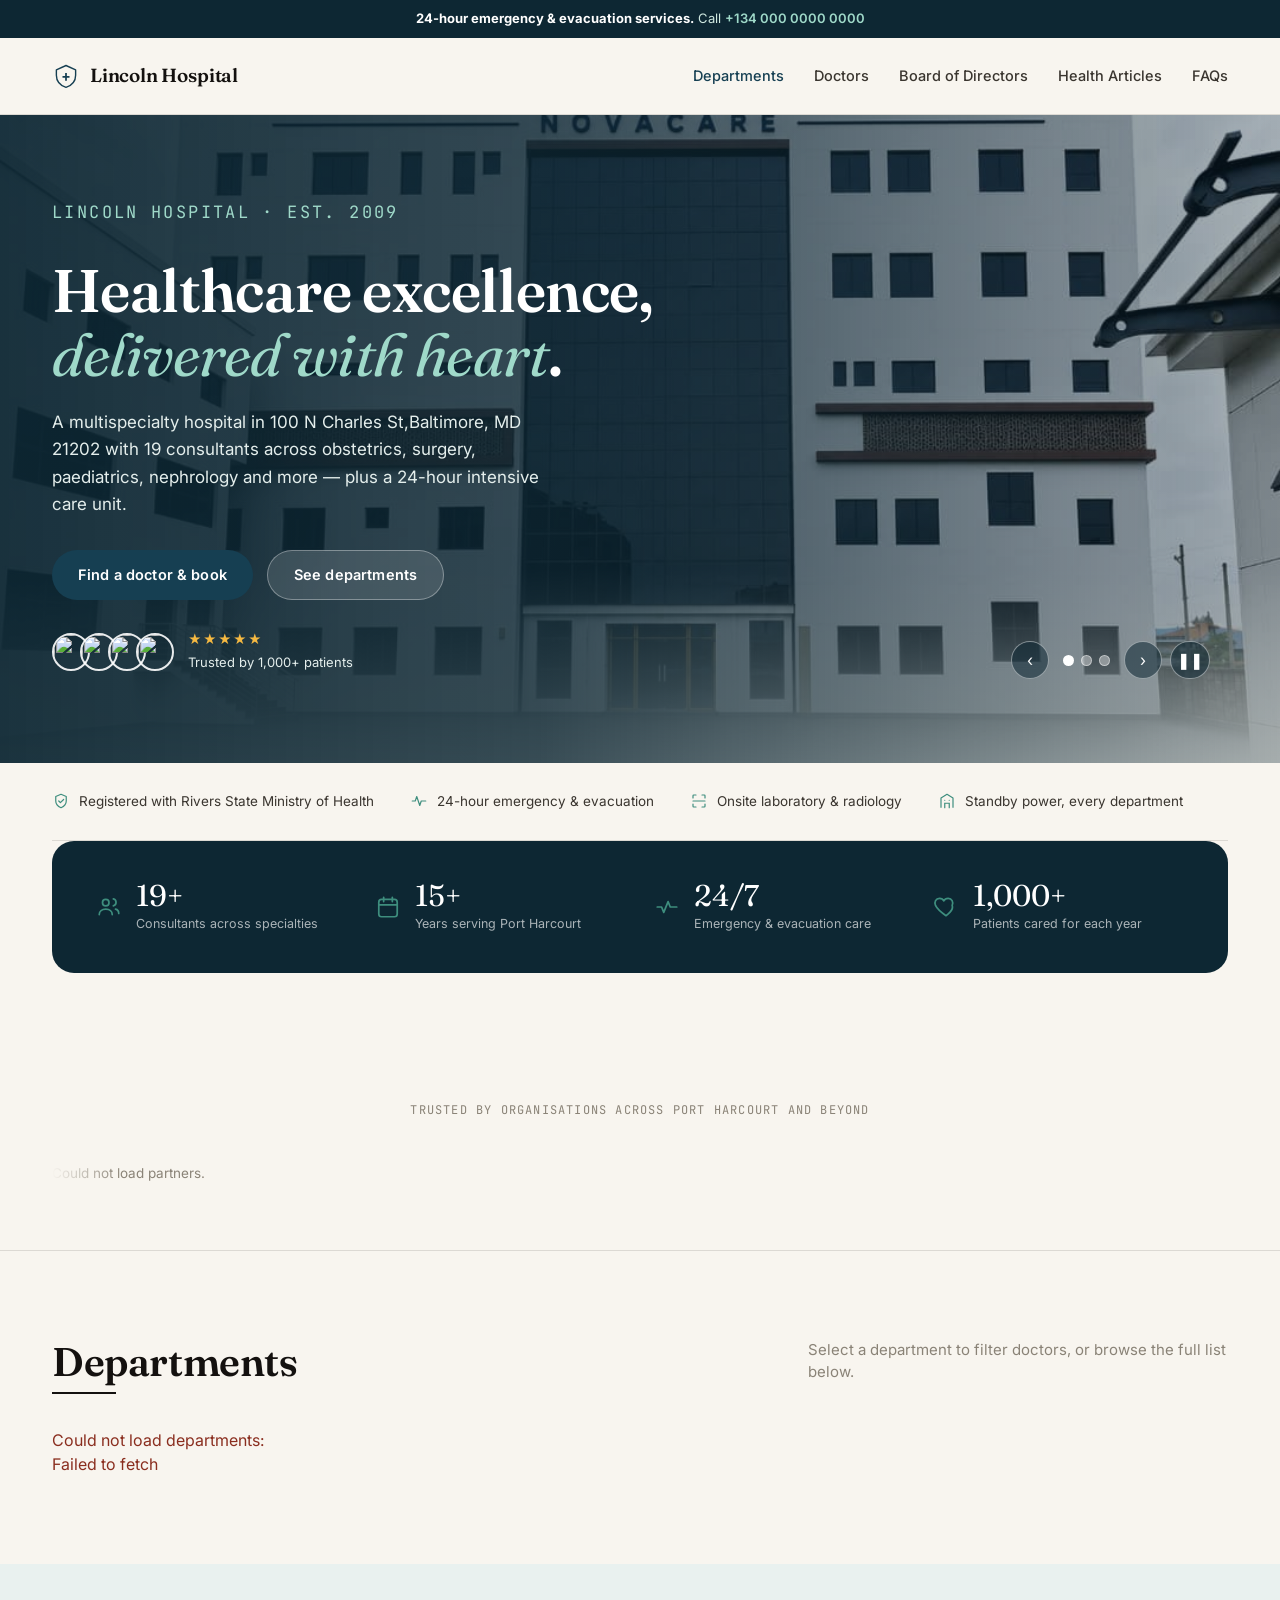
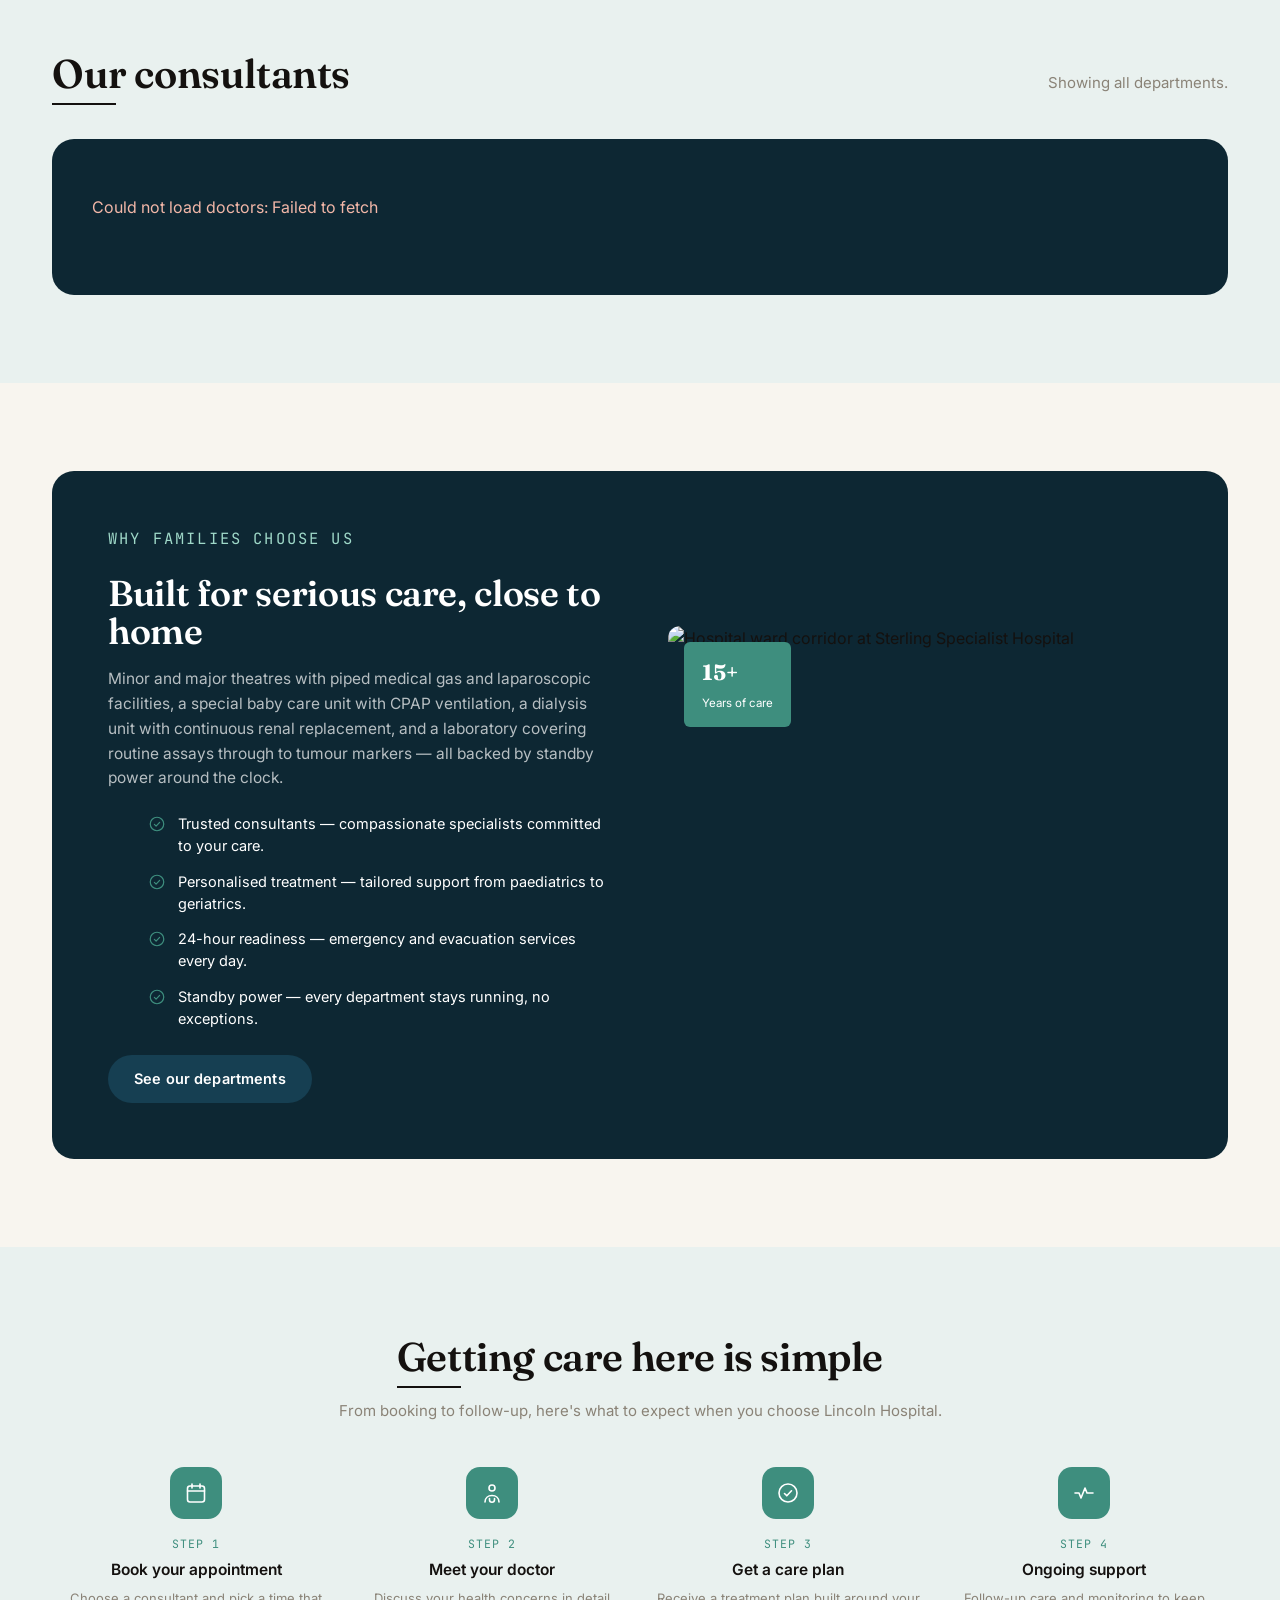
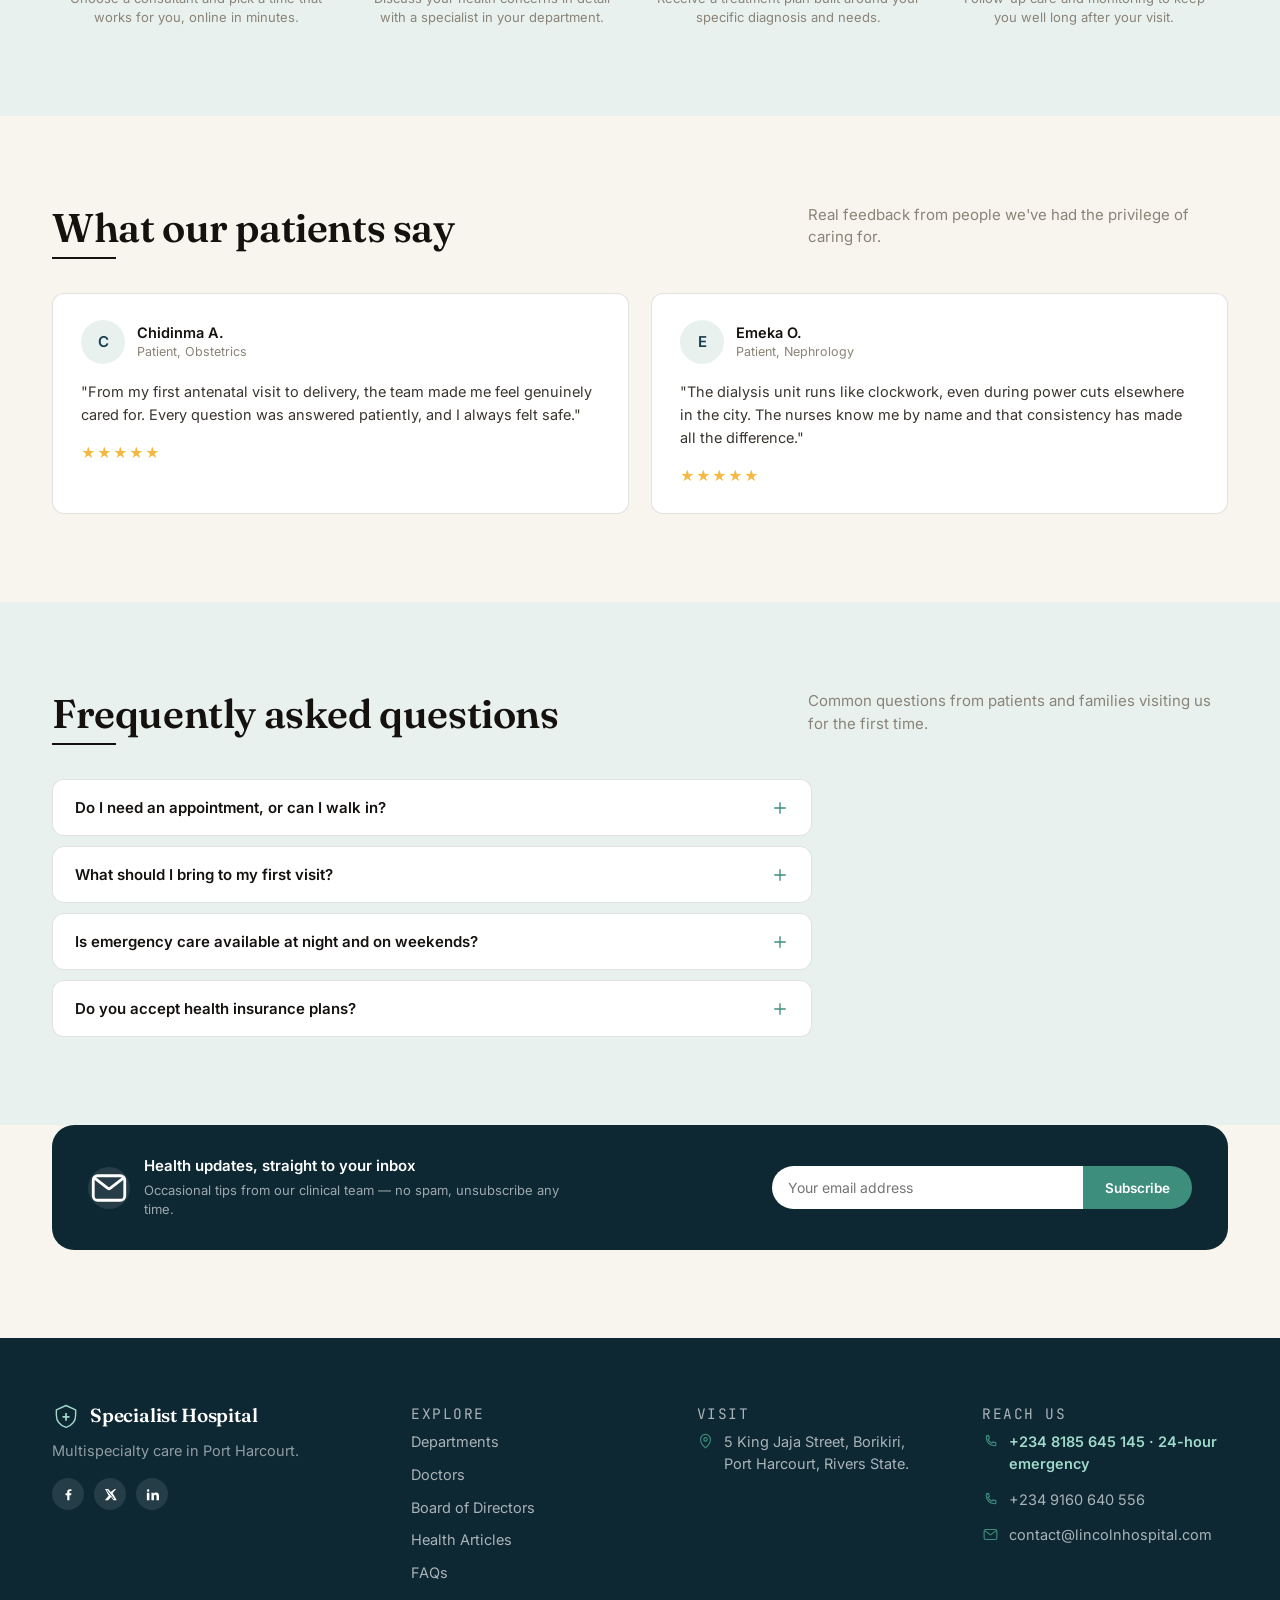
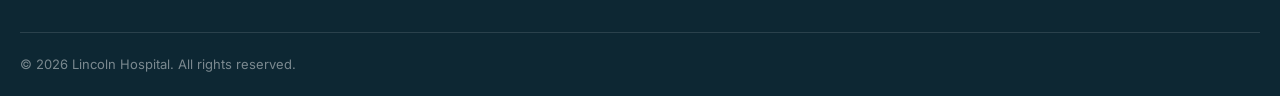
==== commit b568b433: "text location" ====
--- a/index.html
+++ b/index.html
@@ -46,7 +46,7 @@
         <div class="sh-hero__inner">
           <p class="eyebrow">Lincoln  Hospital &middot; Est. 2009</p>
           <h1 id="heroTitle">Healthcare excellence, <em>delivered with heart</em>.</h1>
-          <p id="heroLead">A multispecialty hospital in Borikiri, Port Harcourt, with 19 consultants across obstetrics, surgery, paediatrics, nephrology and more — plus a 24-hour intensive care unit.</p>
+          <p id="heroLead">A multispecialty hospital in 100 N Charles St,Baltimore, MD 21202 with 19 consultants across obstetrics, surgery, paediatrics, nephrology and more — plus a 24-hour intensive care unit.</p>
           <div class="sh-hero__ctas">
             <a href="#doctors" class="btn btn-sh">Find a doctor &amp; book</a>
             <a href="#departments" class="btn btn-hero-ghost">See departments</a>
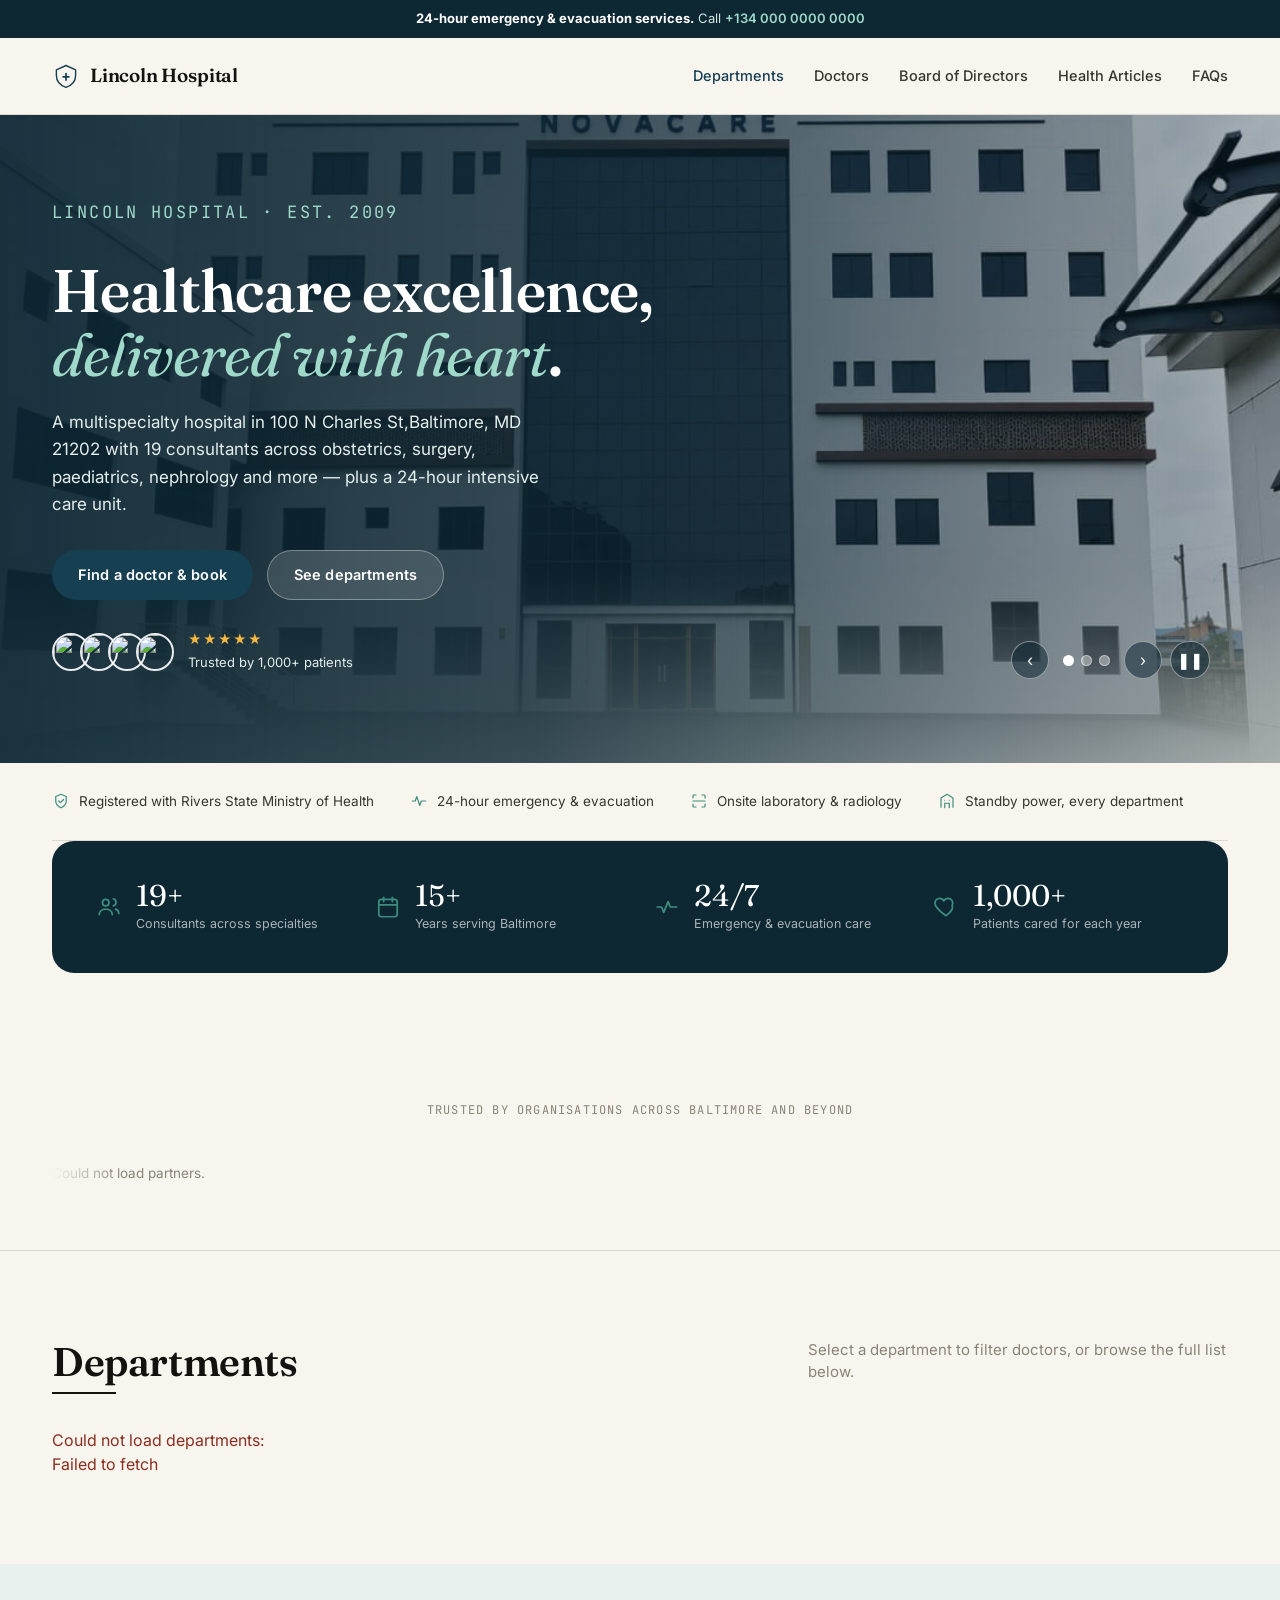
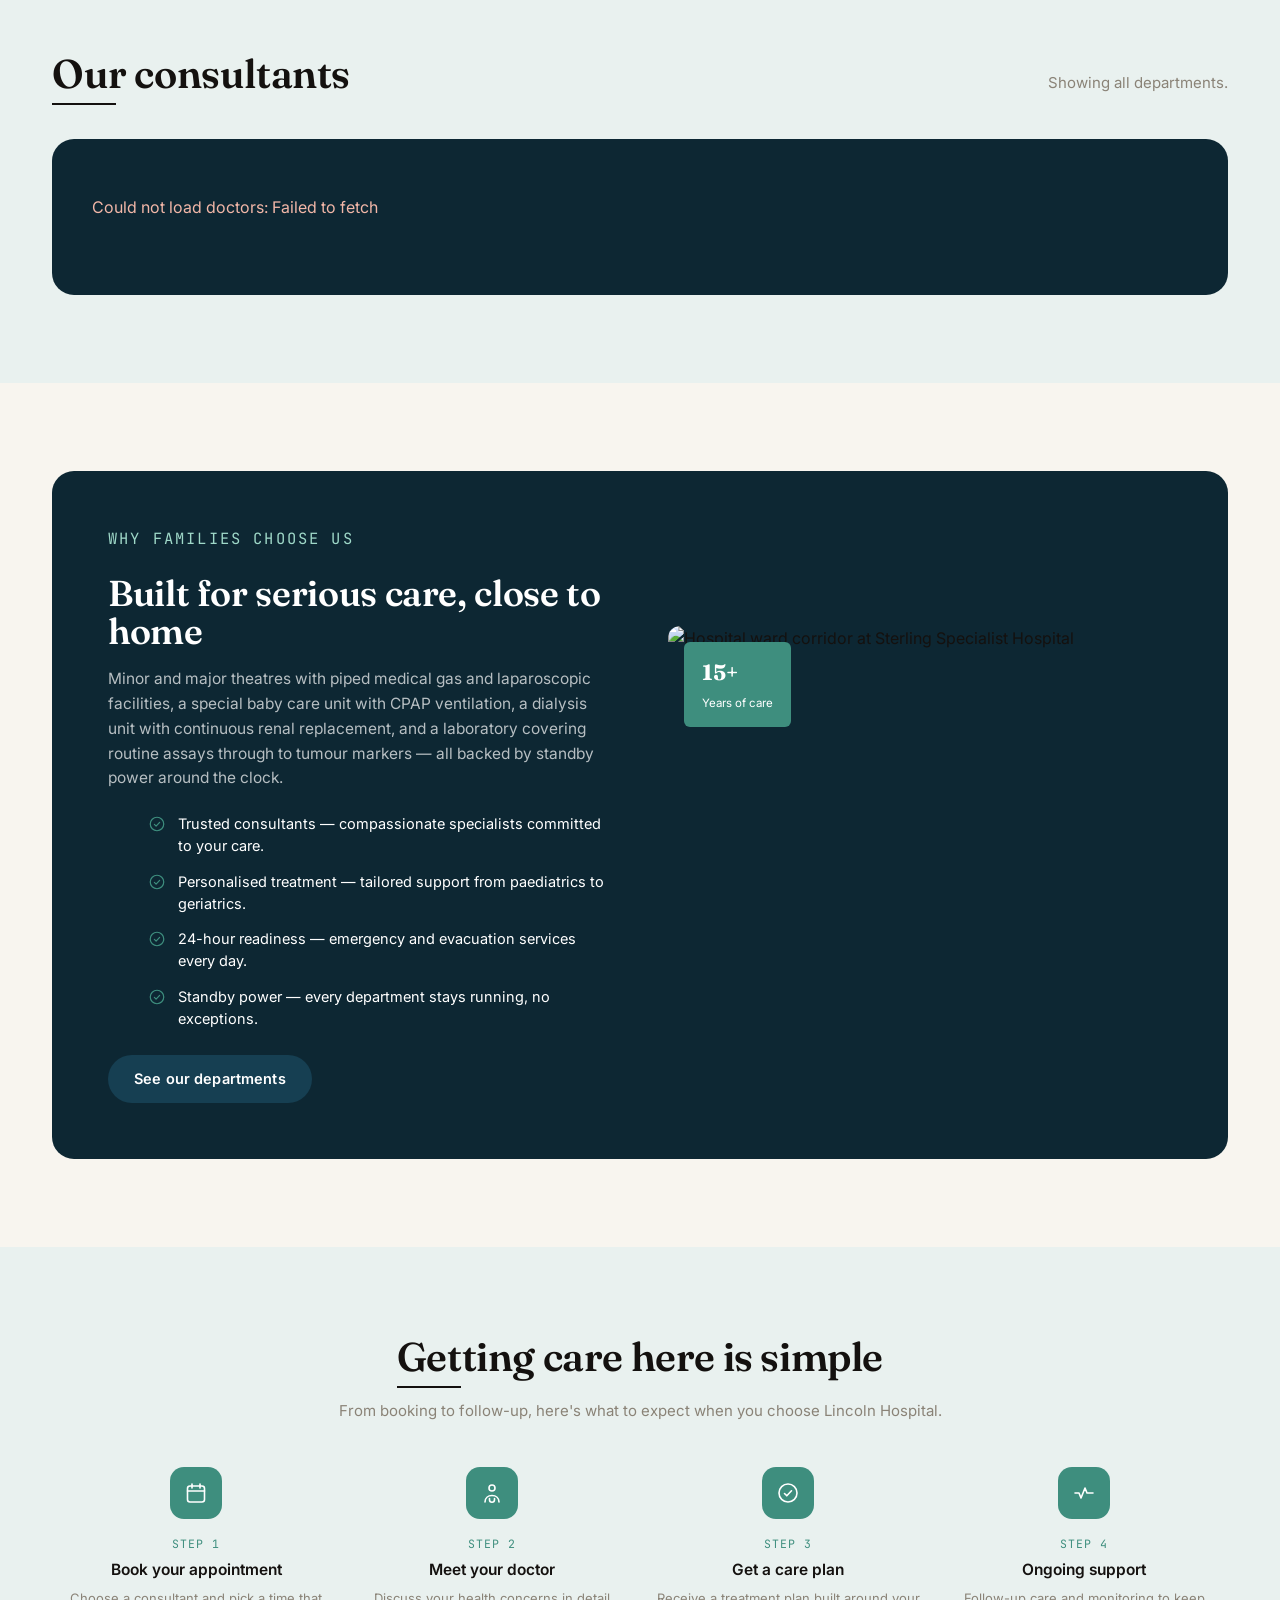
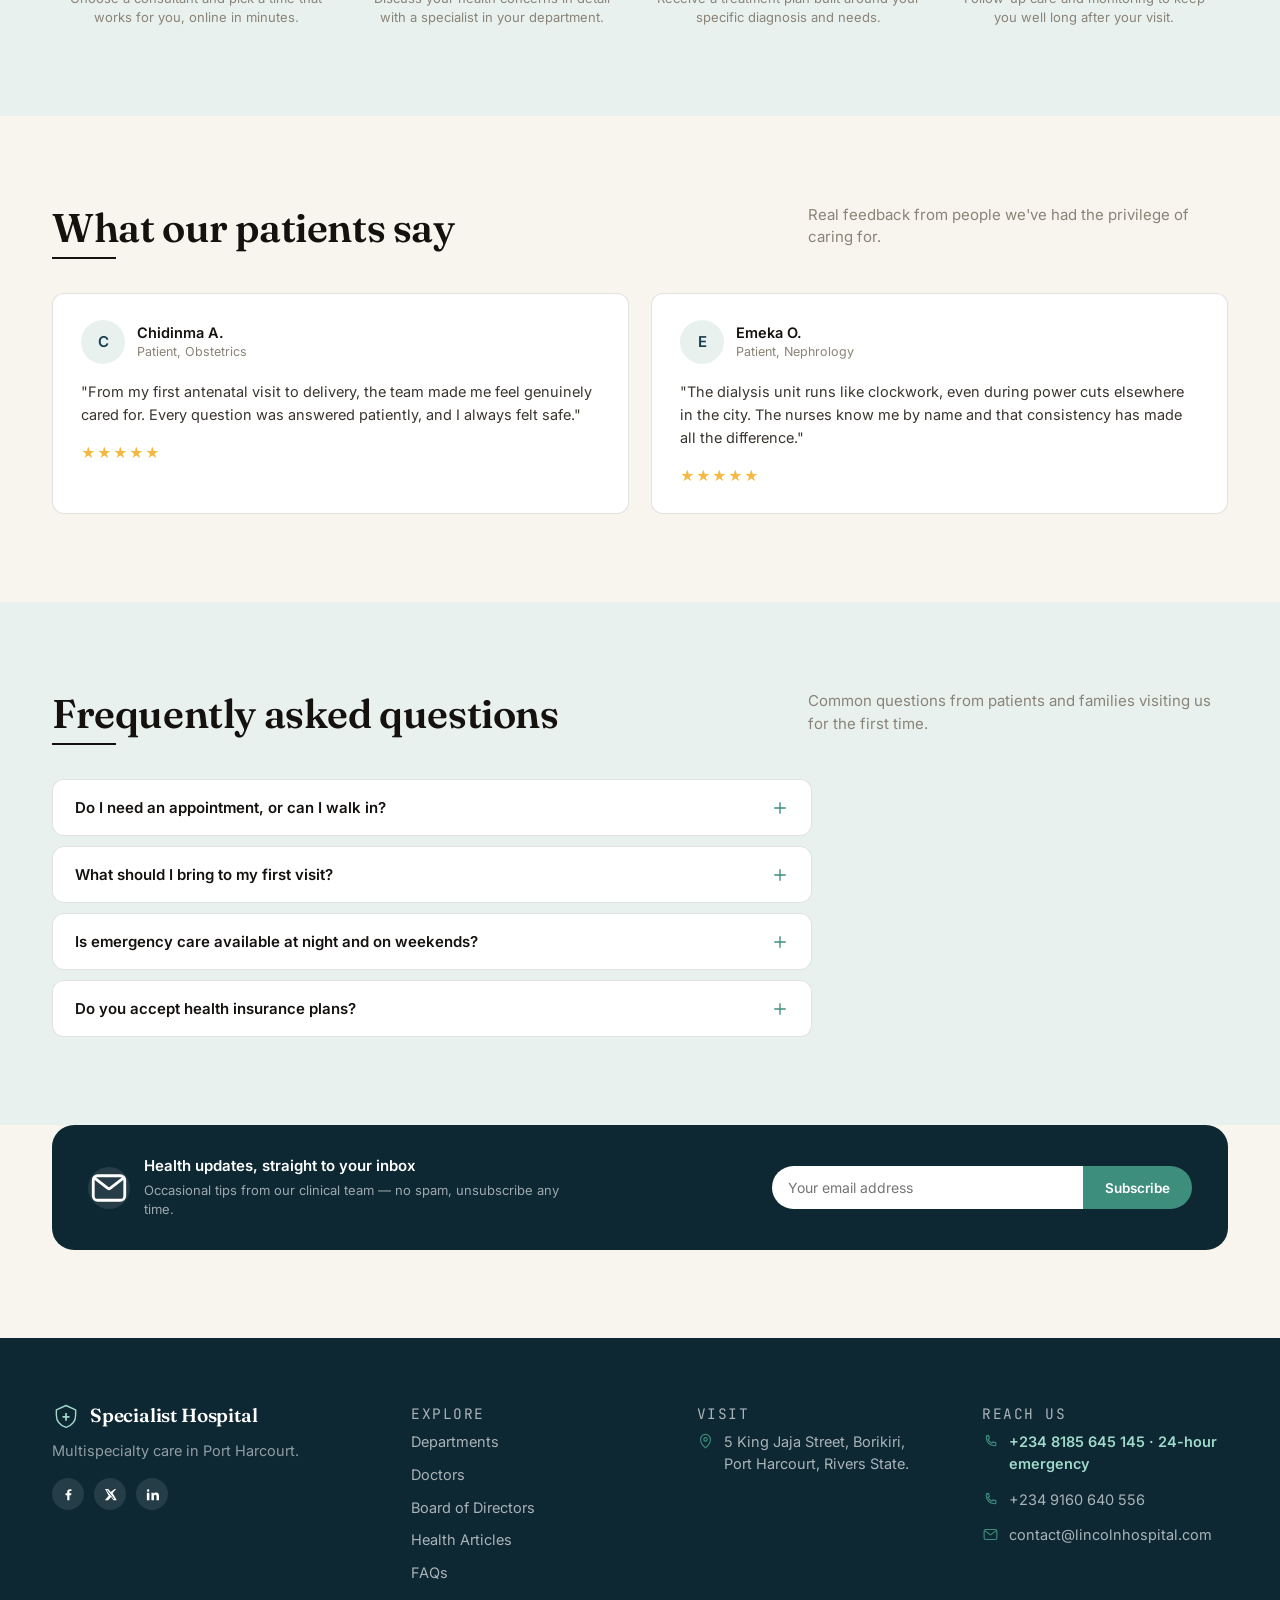
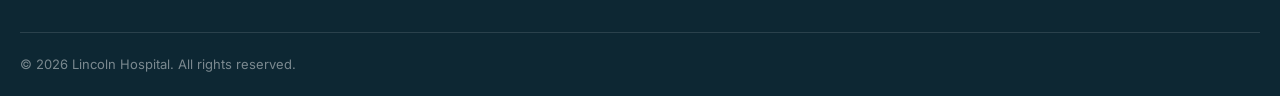
==== commit 21c8f77a: "text located" ====
--- a/index.html
+++ b/index.html
@@ -94,7 +94,7 @@
             <span class="icon" id="statIcon2"></span>
             <div>
               <div class="stat-item__number">15+</div>
-              <div class="stat-item__label">Years serving Port Harcourt</div>
+              <div class="stat-item__label">Years serving Baltimore</div>
             </div>
           </div>
           <div class="stat-item">
@@ -118,7 +118,7 @@
     <!-- PARTNERS -->
     <section class="partners-section">
       <div class="container">
-        <p class="partners-section__label">Trusted by organisations across Port Harcourt and beyond</p>
+        <p class="partners-section__label">Trusted by organisations across Baltimore and beyond</p>
         <div class="partner-slider" data-partner-slider="hospital"></div>
       </div>
     </section>
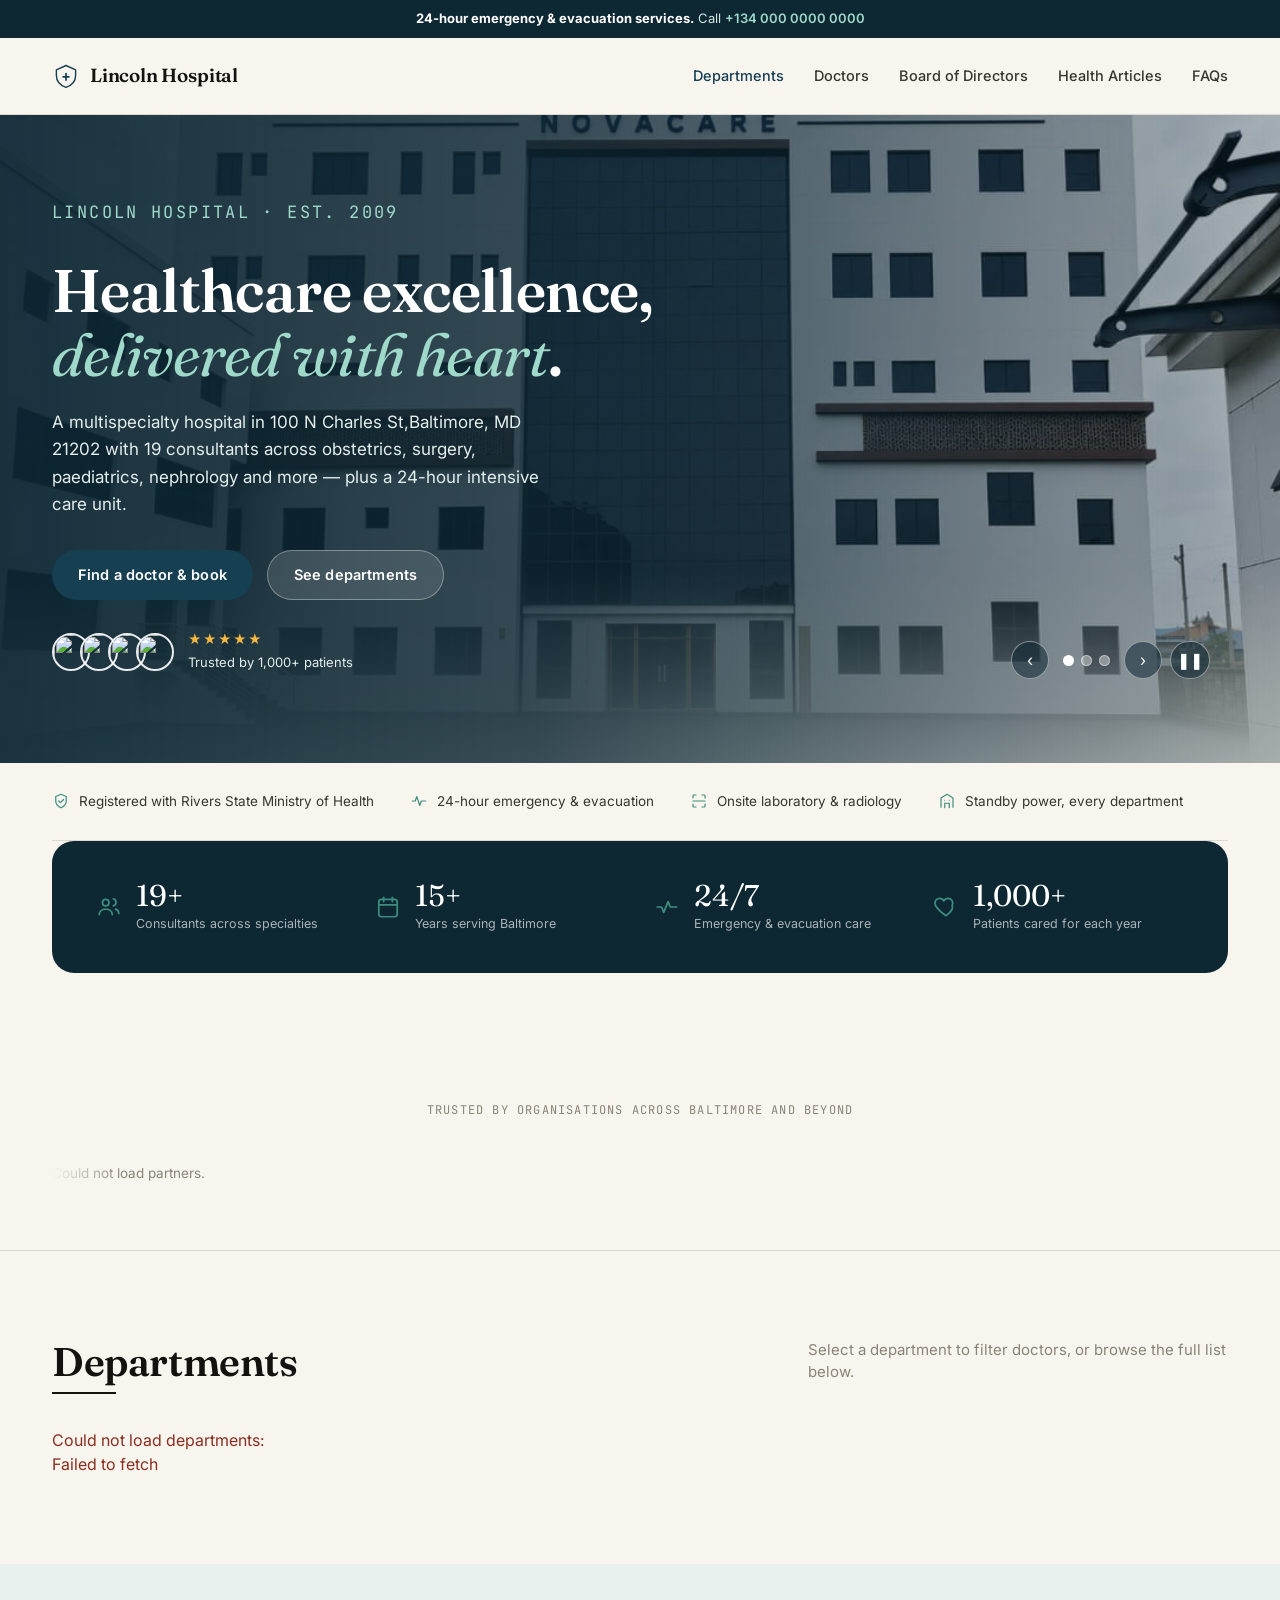
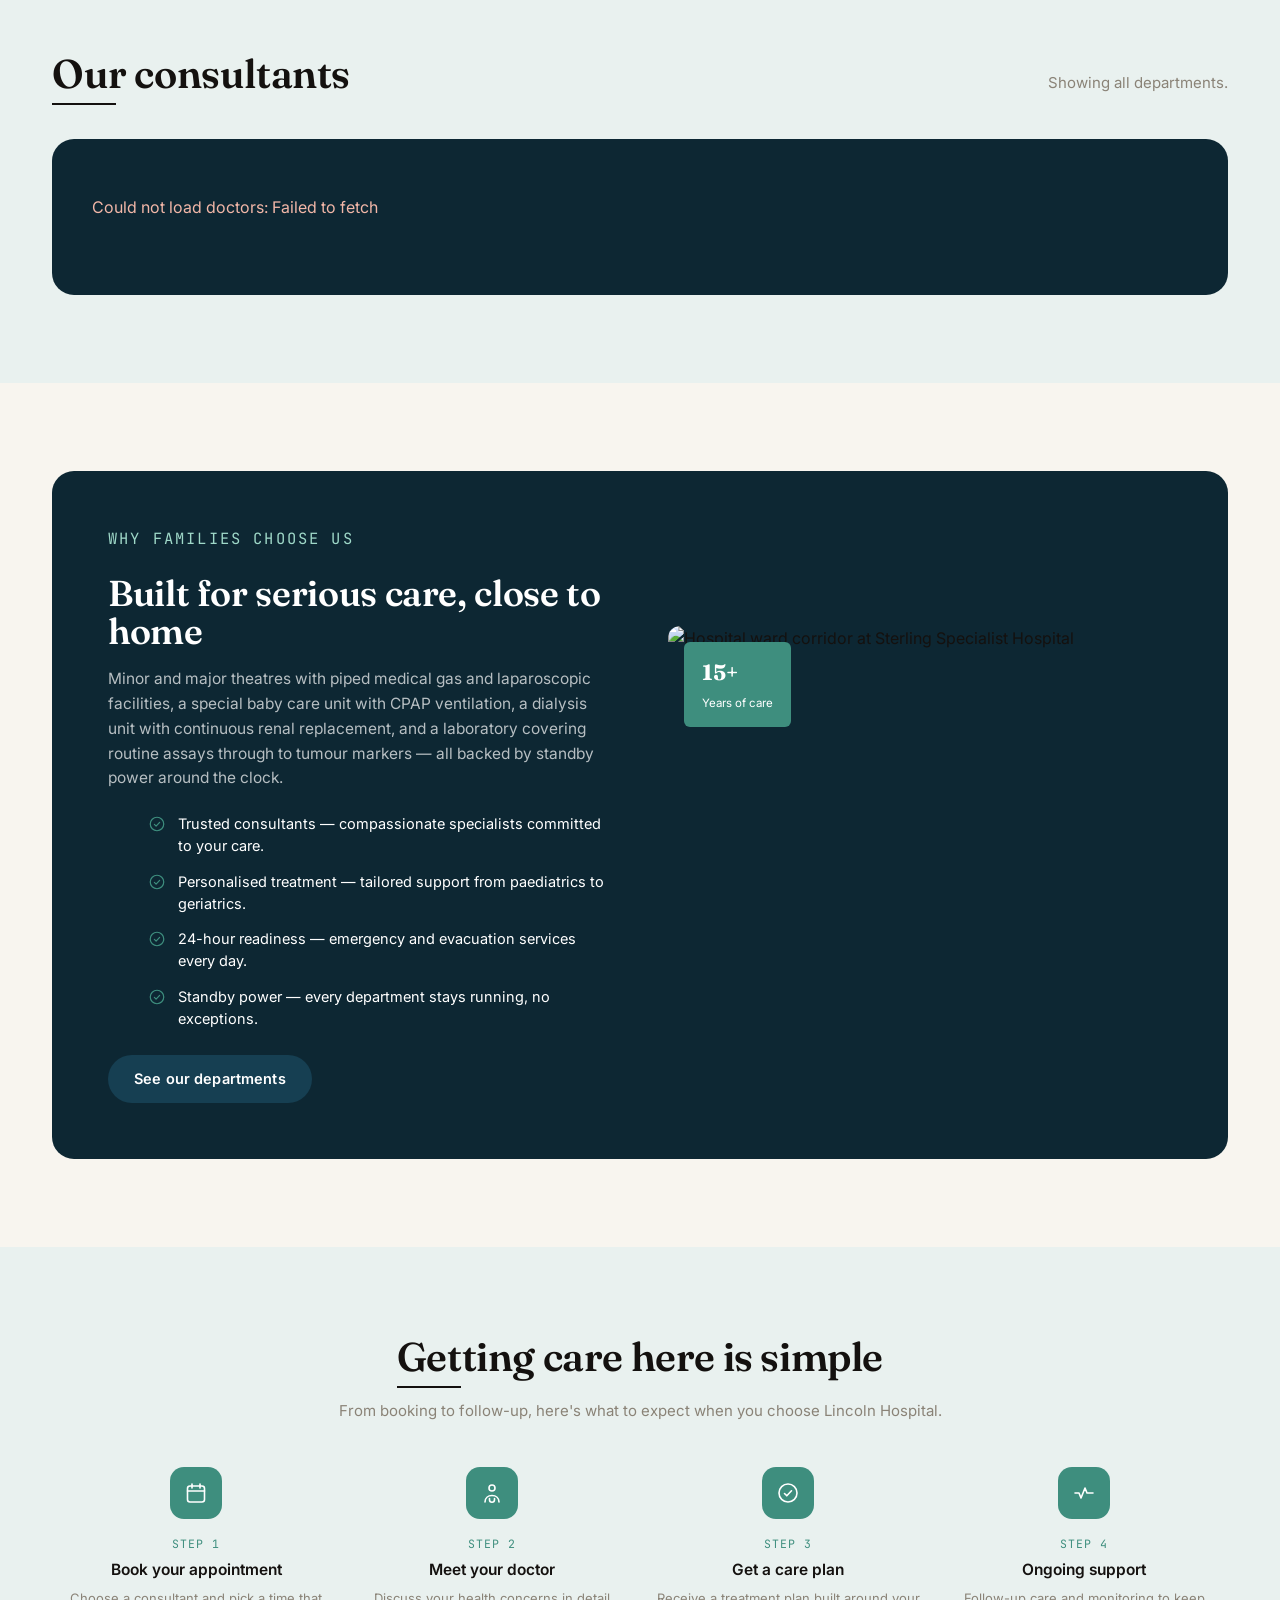
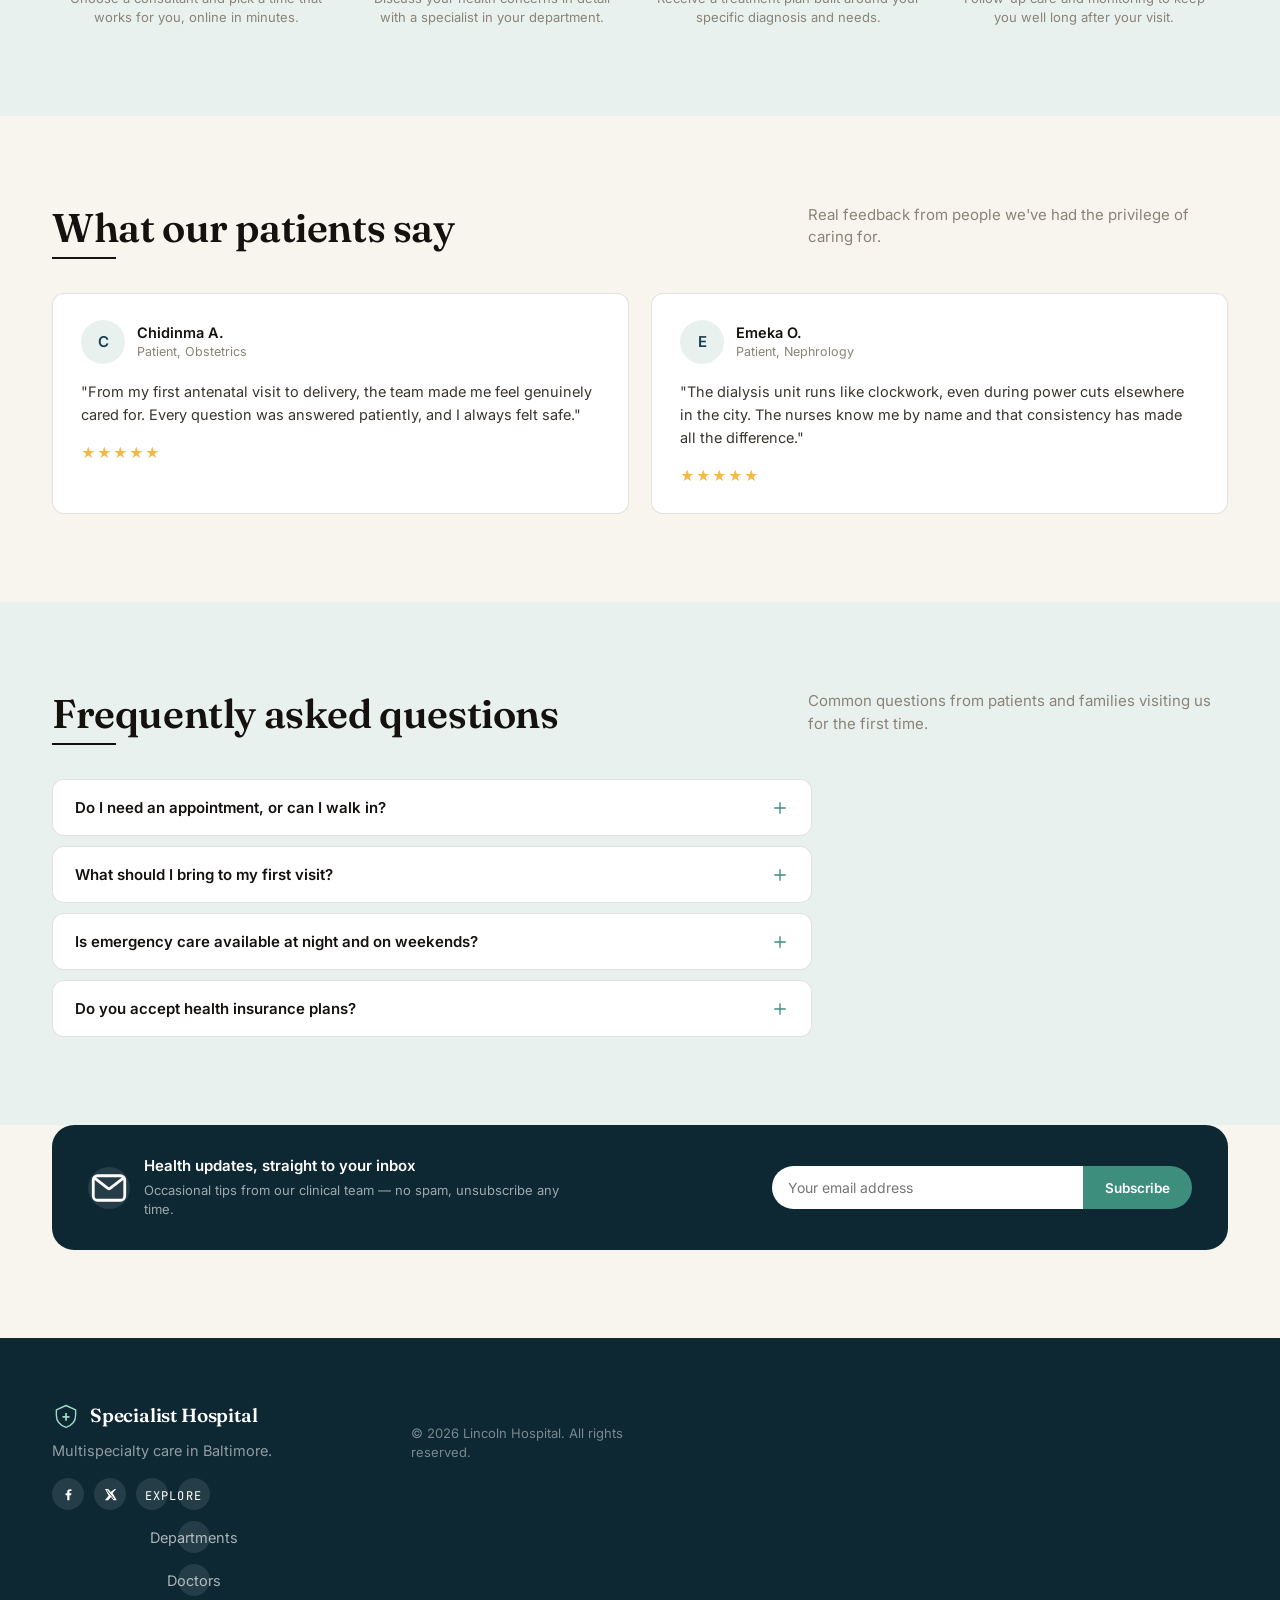
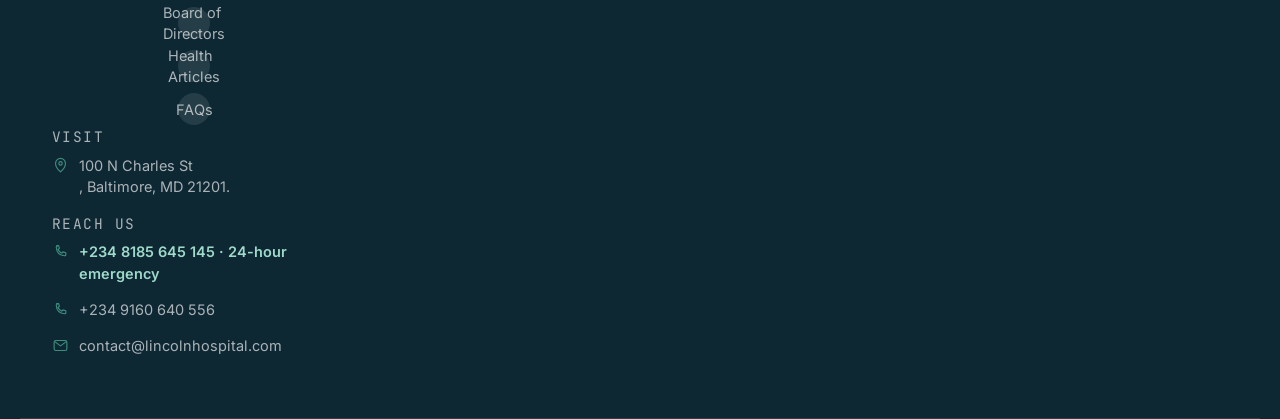
==== commit 97d2e3ef: "texted changed" ====
--- a/index.html
+++ b/index.html
@@ -315,12 +315,12 @@
           </span>
           <span class="brand-mark__text">Specialist Hospital</span>
         </a>
-        <p class="site-footer__tagline">Multispecialty care in Port Harcourt.</p>
+        <p class="site-footer__tagline">Multispecialty care in Baltimore.</p>
         <div class="site-footer__socials">
           <a href="#" aria-label="Facebook"><span class="icon"><svg viewBox="0 0 24 24" fill="currentColor"><path d="M13.5 21v-8h2.7l.4-3.1h-3.1V8c0-.9.25-1.5 1.55-1.5h1.65V3.7C15.9 3.6 15 3.5 13.9 3.5c-2.3 0-3.9 1.4-3.9 4v2.4H7.3V13h2.7v8h3.5Z"/></svg></span></a>
           <a href="#" aria-label="Twitter"><span class="icon"><svg viewBox="0 0 24 24" fill="currentColor"><path d="M18.9 3H21l-5.6 6.4L22 21h-5.1l-4-5.2L8.2 21H3l6-6.9L3.3 3h5.2l3.6 4.8L18.9 3Zm-1.8 16h1.4L7 5h-1.5l11.6 14Z"/></svg></span></a>
-          <a href="#" aria-label="LinkedIn"><span class="icon"><svg viewBox="0 0 24 24" fill="currentColor"><path d="M4.98 3.5a2 2 0 1 1 0 4 2 2 0 0 1 0-4ZM3 9h4v12H3zM10 9h3.8v1.7h.05c.53-.95 1.83-1.95 3.77-1.95 4.03 0 4.78 2.5 4.78 5.76V21h-4v-5.6c0-1.35-.03-3.1-1.9-3.1-1.9 0-2.2 1.45-2.2 3v5.7h-4V9Z"/></svg></span></a>
-        </div>
+          <a href="#" aria-label="LinkedIn"><span class="icon"><svg viewBox="0 0 24 24" fill="currentColor"><path d="M4.98 3.5a2 2 0 1 1 0 4 2 2 0 0 1 0-4ZM3 9h4v12H3zM10 9h3.8v1.7h.05c.53-.95 1.83-1.95
+
       </div>
 
       <div class="site-footer__col">
@@ -338,7 +338,7 @@
         <p class="site-footer__heading">Visit</p>
         <p class="footer-contact-item">
           <span class="icon"><svg viewBox="0 0 24 24" fill="none" stroke="currentColor" stroke-width="1.6"><path d="M12 21s7-6.3 7-12a7 7 0 1 0-14 0c0 5.7 7 12 7 12Z" stroke-linejoin="round"/><circle cx="12" cy="9" r="2.4"/></svg></span>
-          <span>5 King Jaja Street, Borikiri,<br/>Port Harcourt, Rivers State.</span>
+          <span>100 N Charles St<br/>, Baltimore, MD 21201.</span>
         </p>
       </div>
 
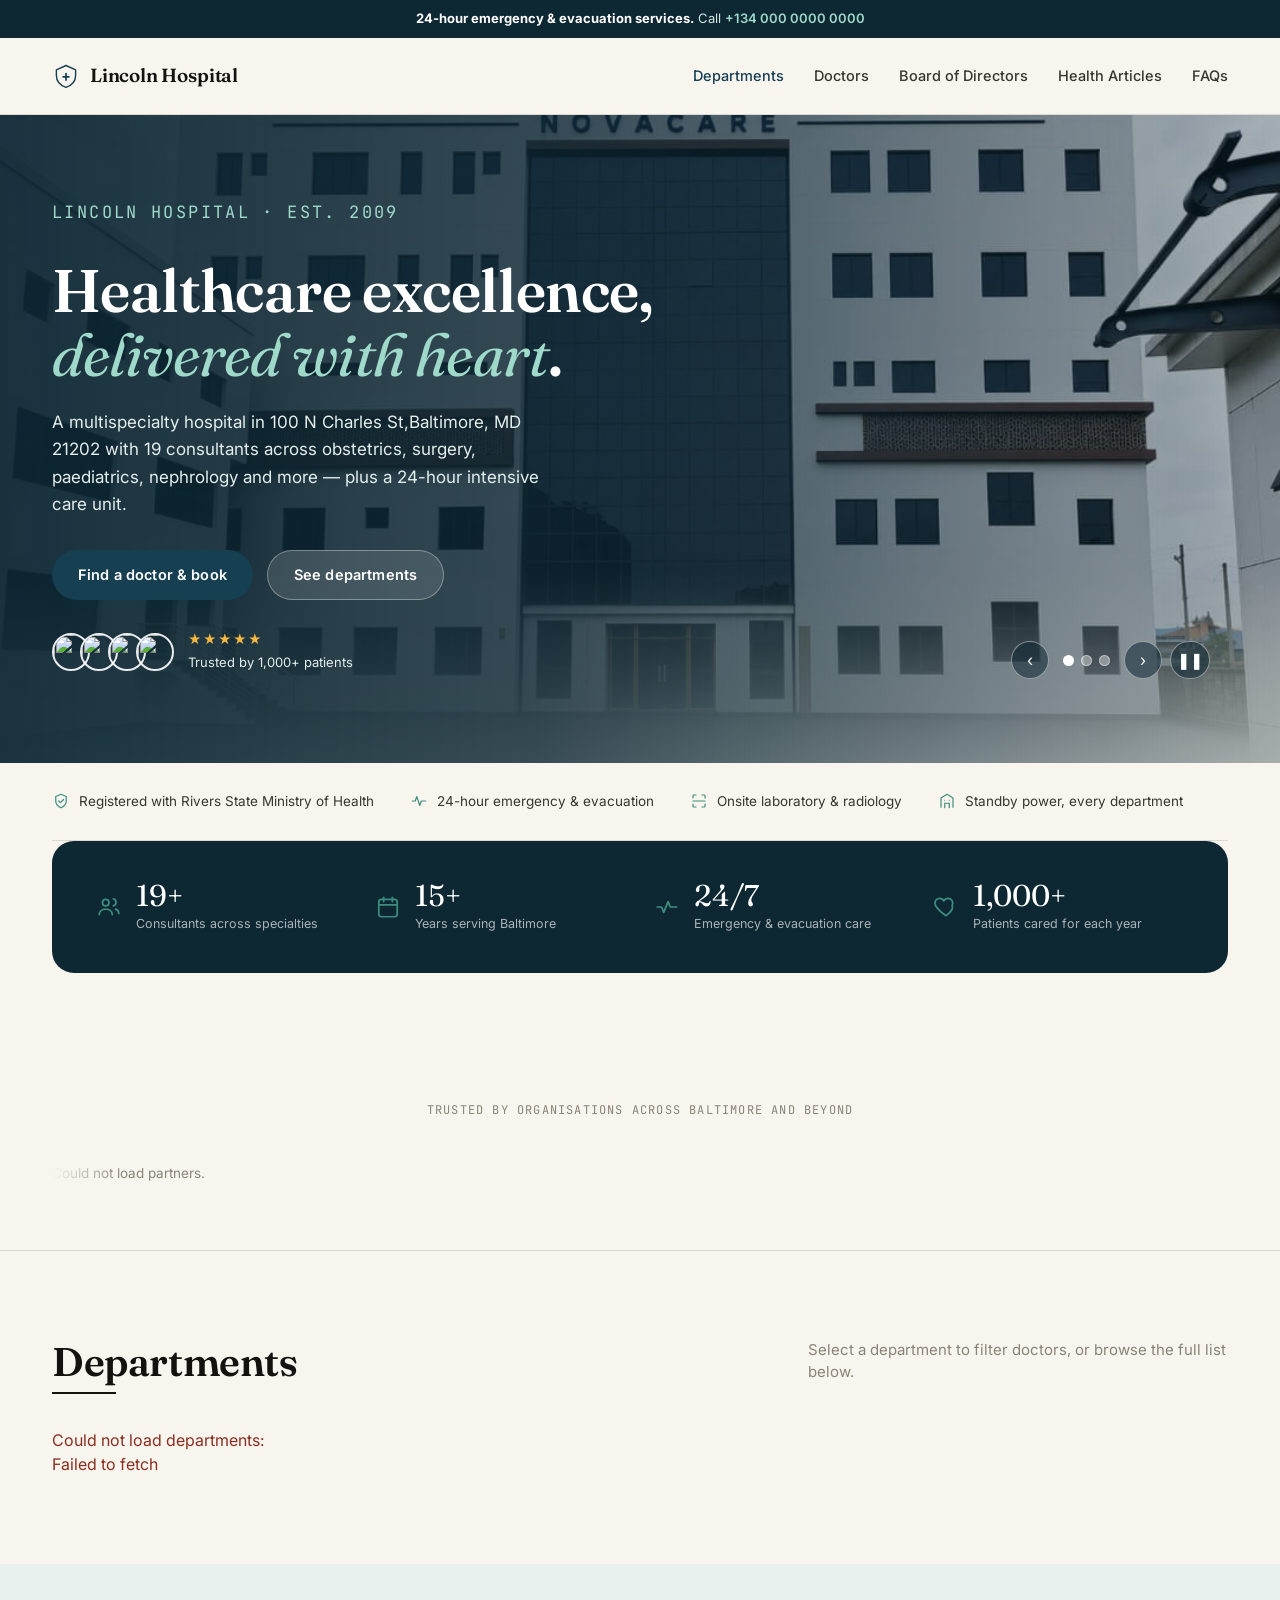
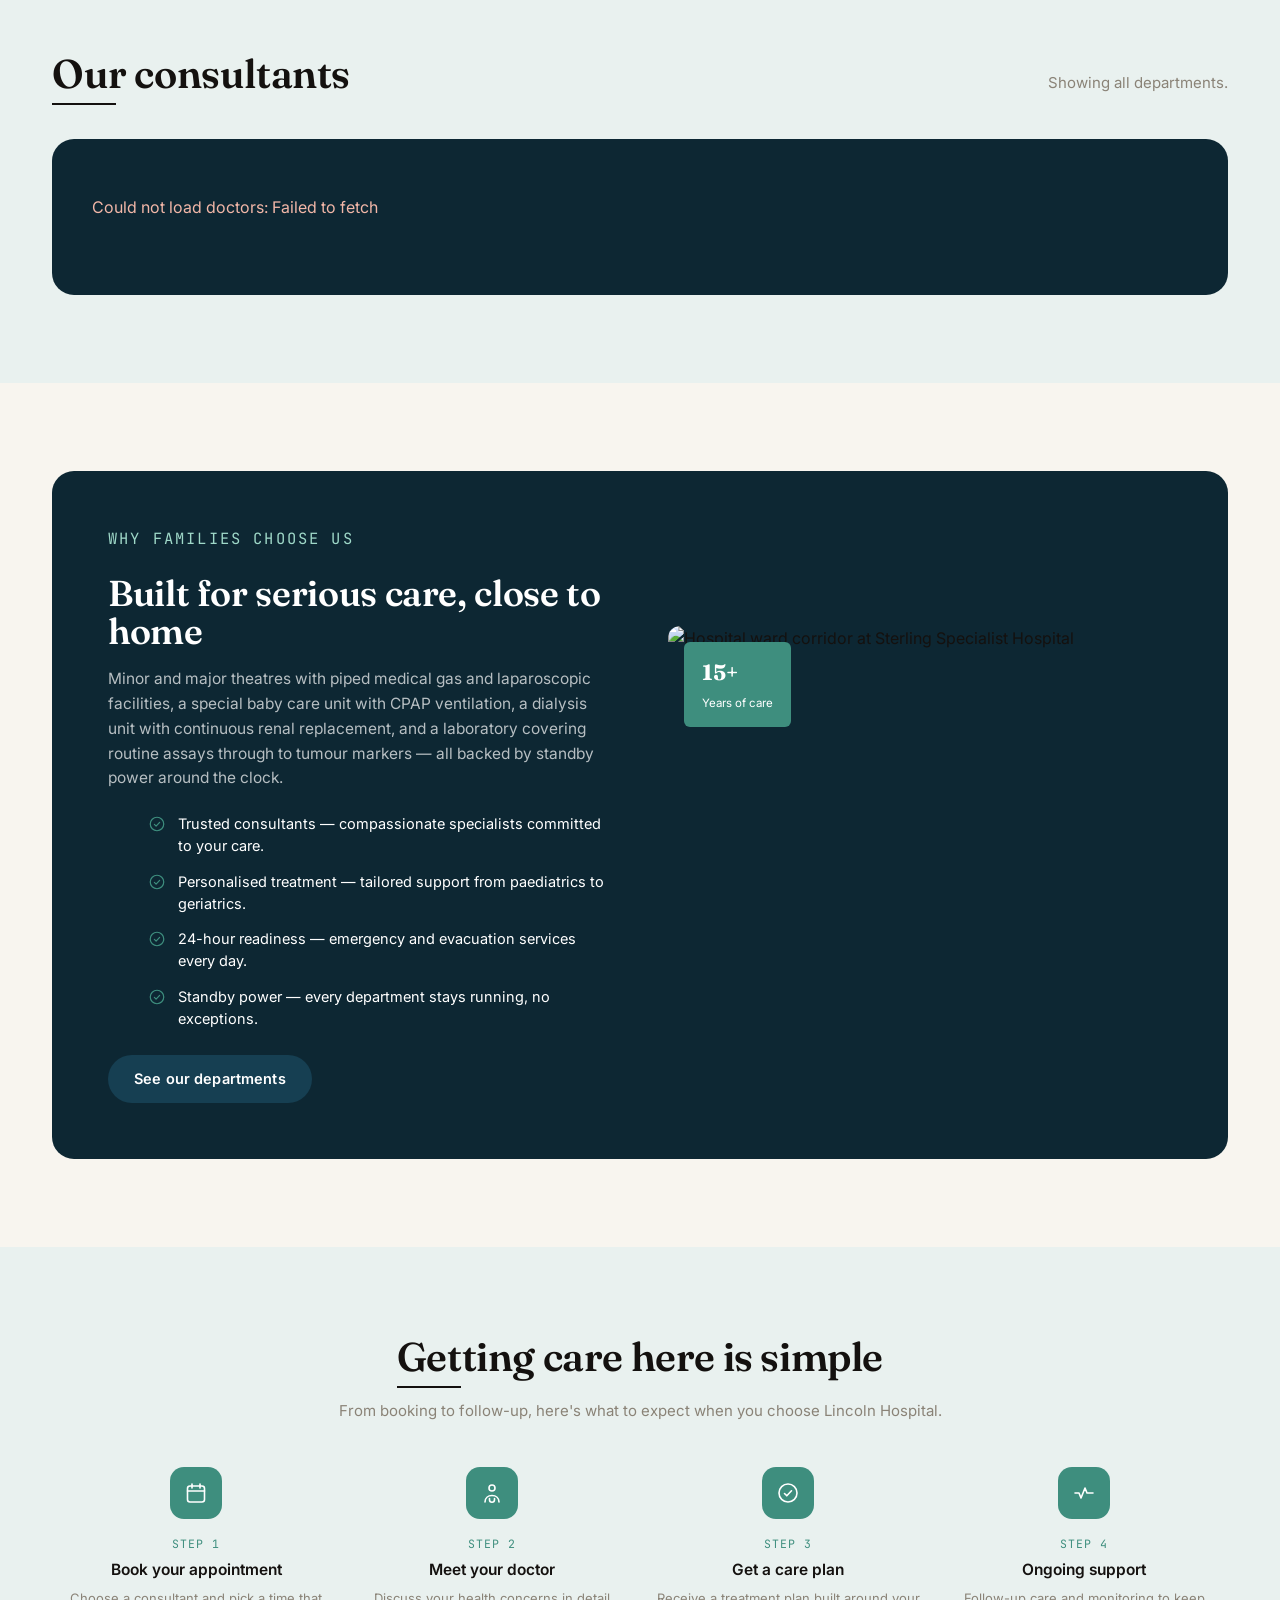
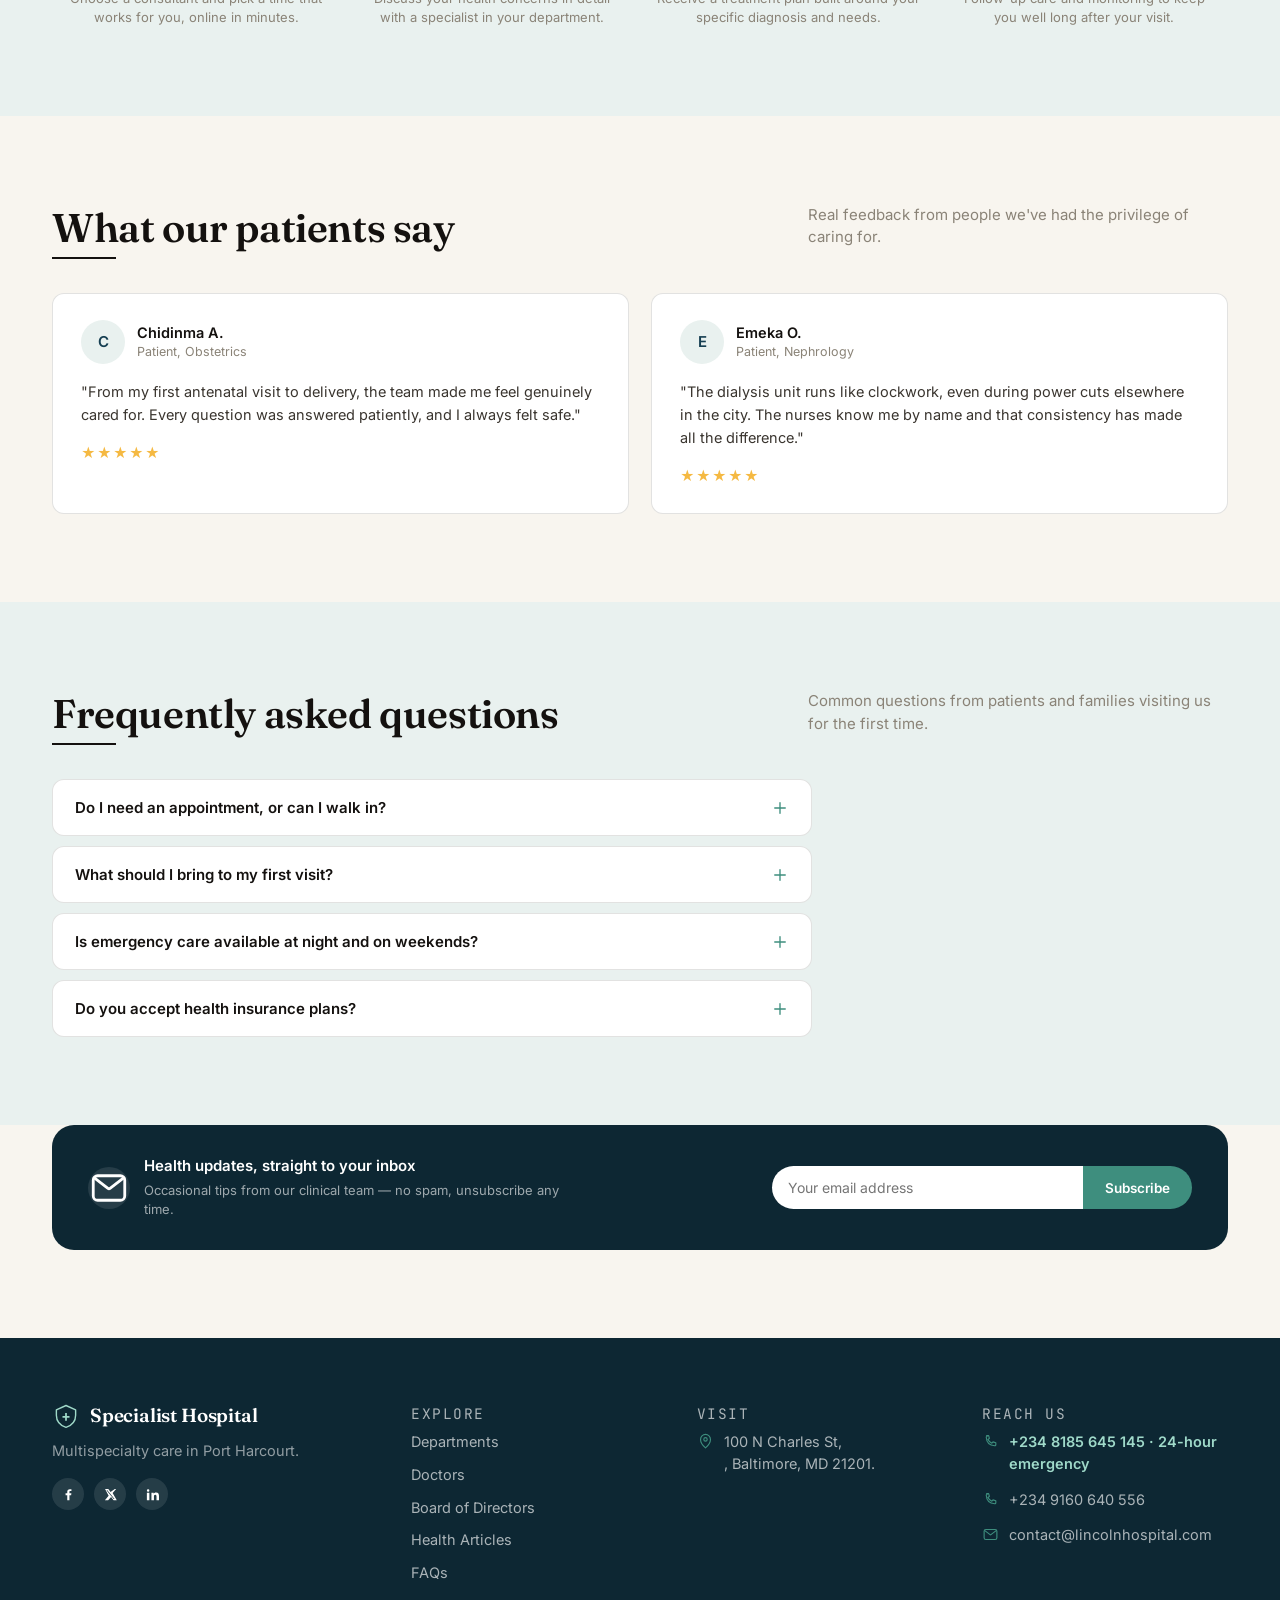
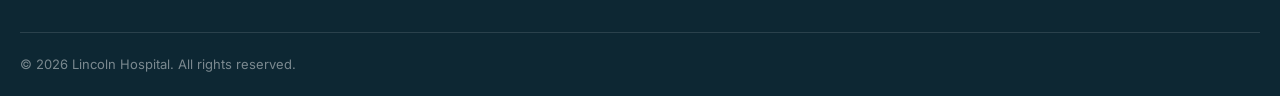
==== commit 5a1bf698: "corrected" ====
--- a/index.html
+++ b/index.html
@@ -315,12 +315,12 @@
           </span>
           <span class="brand-mark__text">Specialist Hospital</span>
         </a>
-        <p class="site-footer__tagline">Multispecialty care in Baltimore.</p>
+        <p class="site-footer__tagline">Multispecialty care in Port Harcourt.</p>
         <div class="site-footer__socials">
           <a href="#" aria-label="Facebook"><span class="icon"><svg viewBox="0 0 24 24" fill="currentColor"><path d="M13.5 21v-8h2.7l.4-3.1h-3.1V8c0-.9.25-1.5 1.55-1.5h1.65V3.7C15.9 3.6 15 3.5 13.9 3.5c-2.3 0-3.9 1.4-3.9 4v2.4H7.3V13h2.7v8h3.5Z"/></svg></span></a>
           <a href="#" aria-label="Twitter"><span class="icon"><svg viewBox="0 0 24 24" fill="currentColor"><path d="M18.9 3H21l-5.6 6.4L22 21h-5.1l-4-5.2L8.2 21H3l6-6.9L3.3 3h5.2l3.6 4.8L18.9 3Zm-1.8 16h1.4L7 5h-1.5l11.6 14Z"/></svg></span></a>
-          <a href="#" aria-label="LinkedIn"><span class="icon"><svg viewBox="0 0 24 24" fill="currentColor"><path d="M4.98 3.5a2 2 0 1 1 0 4 2 2 0 0 1 0-4ZM3 9h4v12H3zM10 9h3.8v1.7h.05c.53-.95 1.83-1.95
-
+          <a href="#" aria-label="LinkedIn"><span class="icon"><svg viewBox="0 0 24 24" fill="currentColor"><path d="M4.98 3.5a2 2 0 1 1 0 4 2 2 0 0 1 0-4ZM3 9h4v12H3zM10 9h3.8v1.7h.05c.53-.95 1.83-1.95 3.77-1.95 4.03 0 4.78 2.5 4.78 5.76V21h-4v-5.6c0-1.35-.03-3.1-1.9-3.1-1.9 0-2.2 1.45-2.2 3v5.7h-4V9Z"/></svg></span></a>
+        </div>
       </div>
 
       <div class="site-footer__col">
@@ -338,7 +338,7 @@
         <p class="site-footer__heading">Visit</p>
         <p class="footer-contact-item">
           <span class="icon"><svg viewBox="0 0 24 24" fill="none" stroke="currentColor" stroke-width="1.6"><path d="M12 21s7-6.3 7-12a7 7 0 1 0-14 0c0 5.7 7 12 7 12Z" stroke-linejoin="round"/><circle cx="12" cy="9" r="2.4"/></svg></span>
-          <span>100 N Charles St<br/>, Baltimore, MD 21201.</span>
+          <span>100 N Charles St,<br/>, Baltimore, MD 21201.</span>
         </p>
       </div>
 
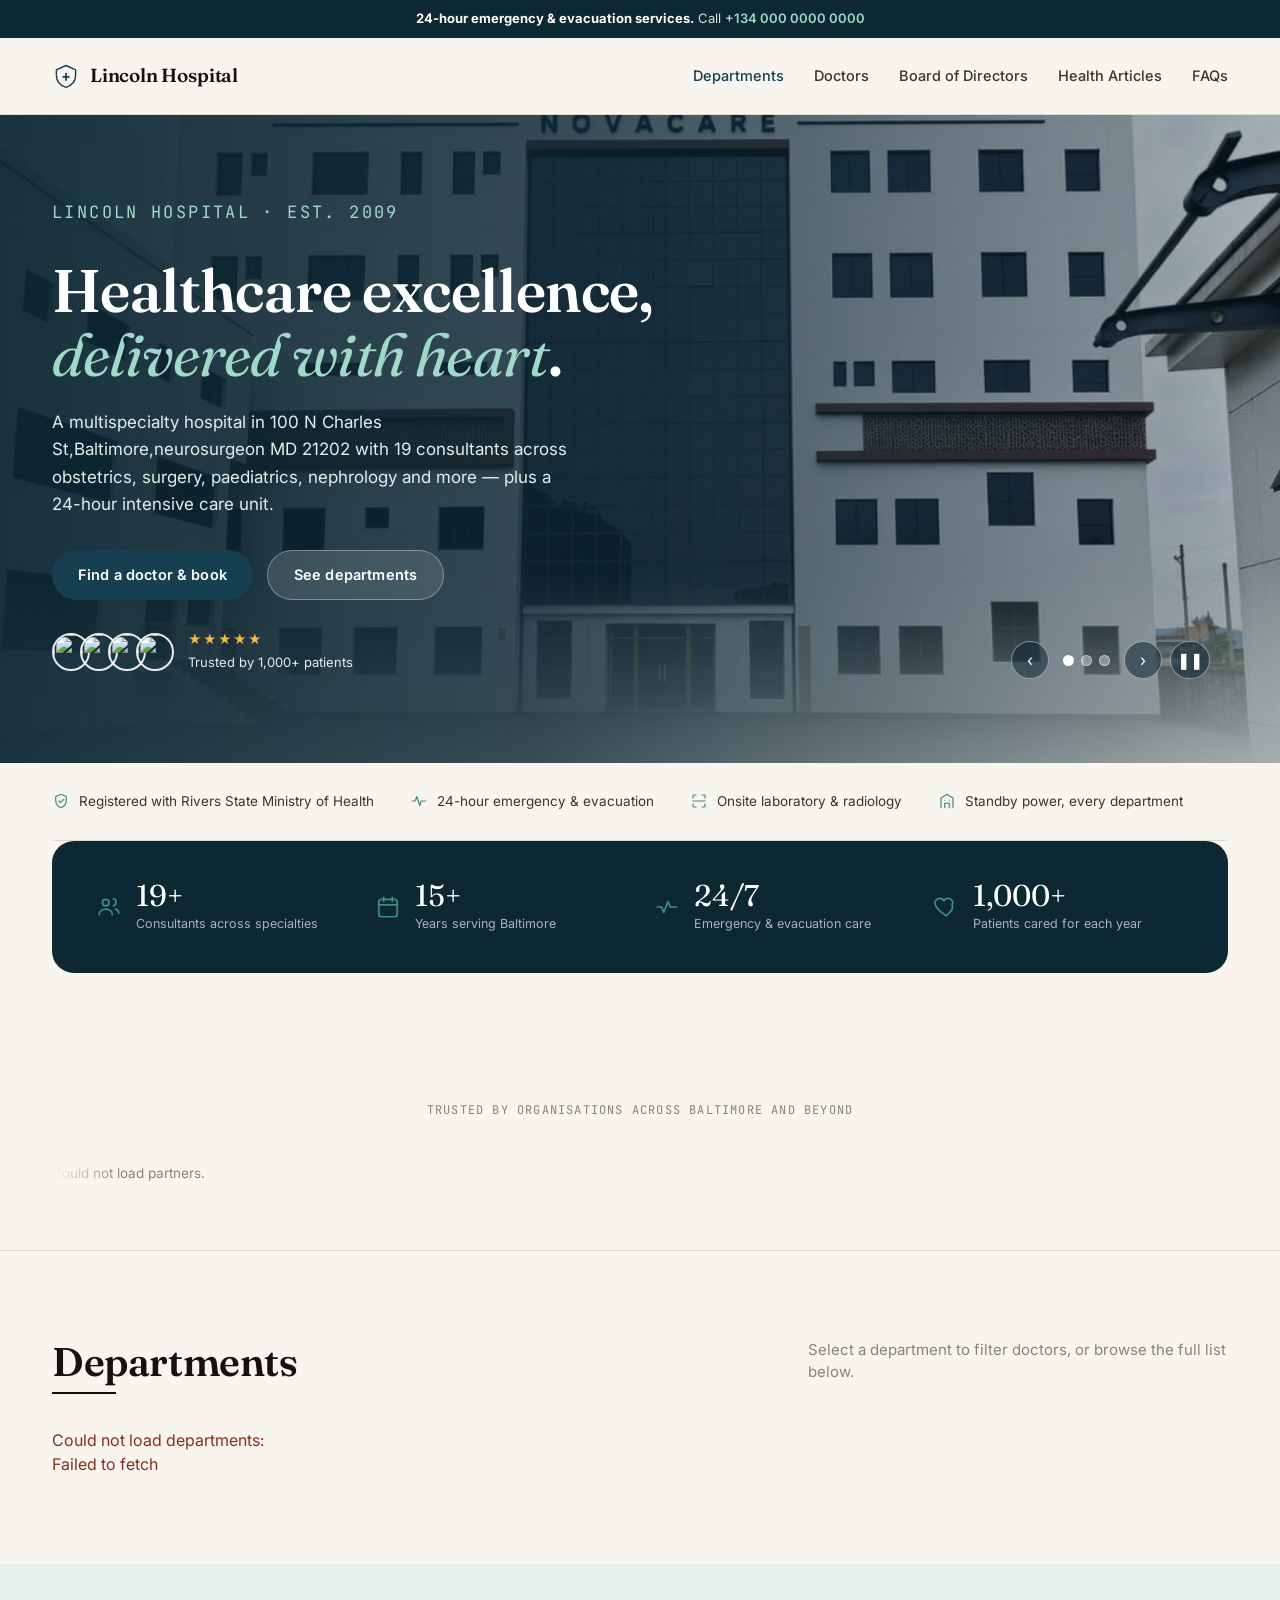
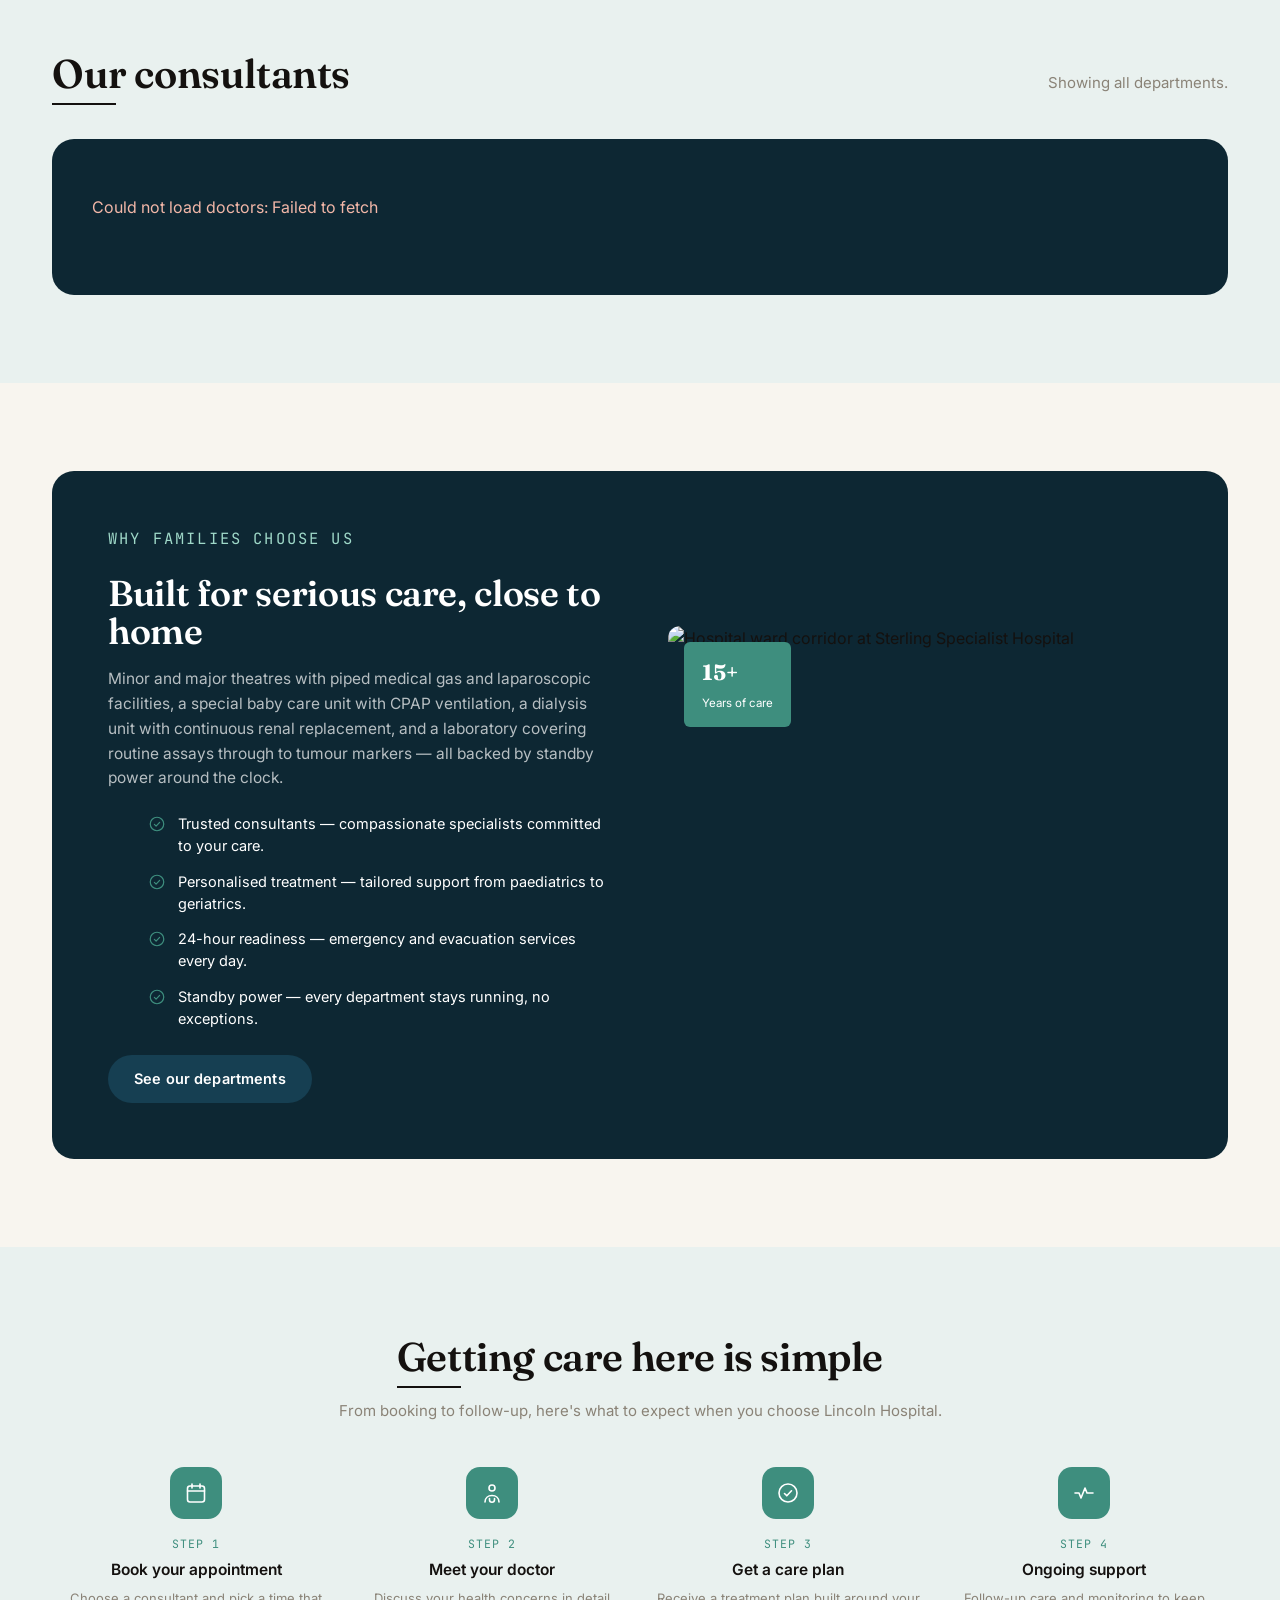
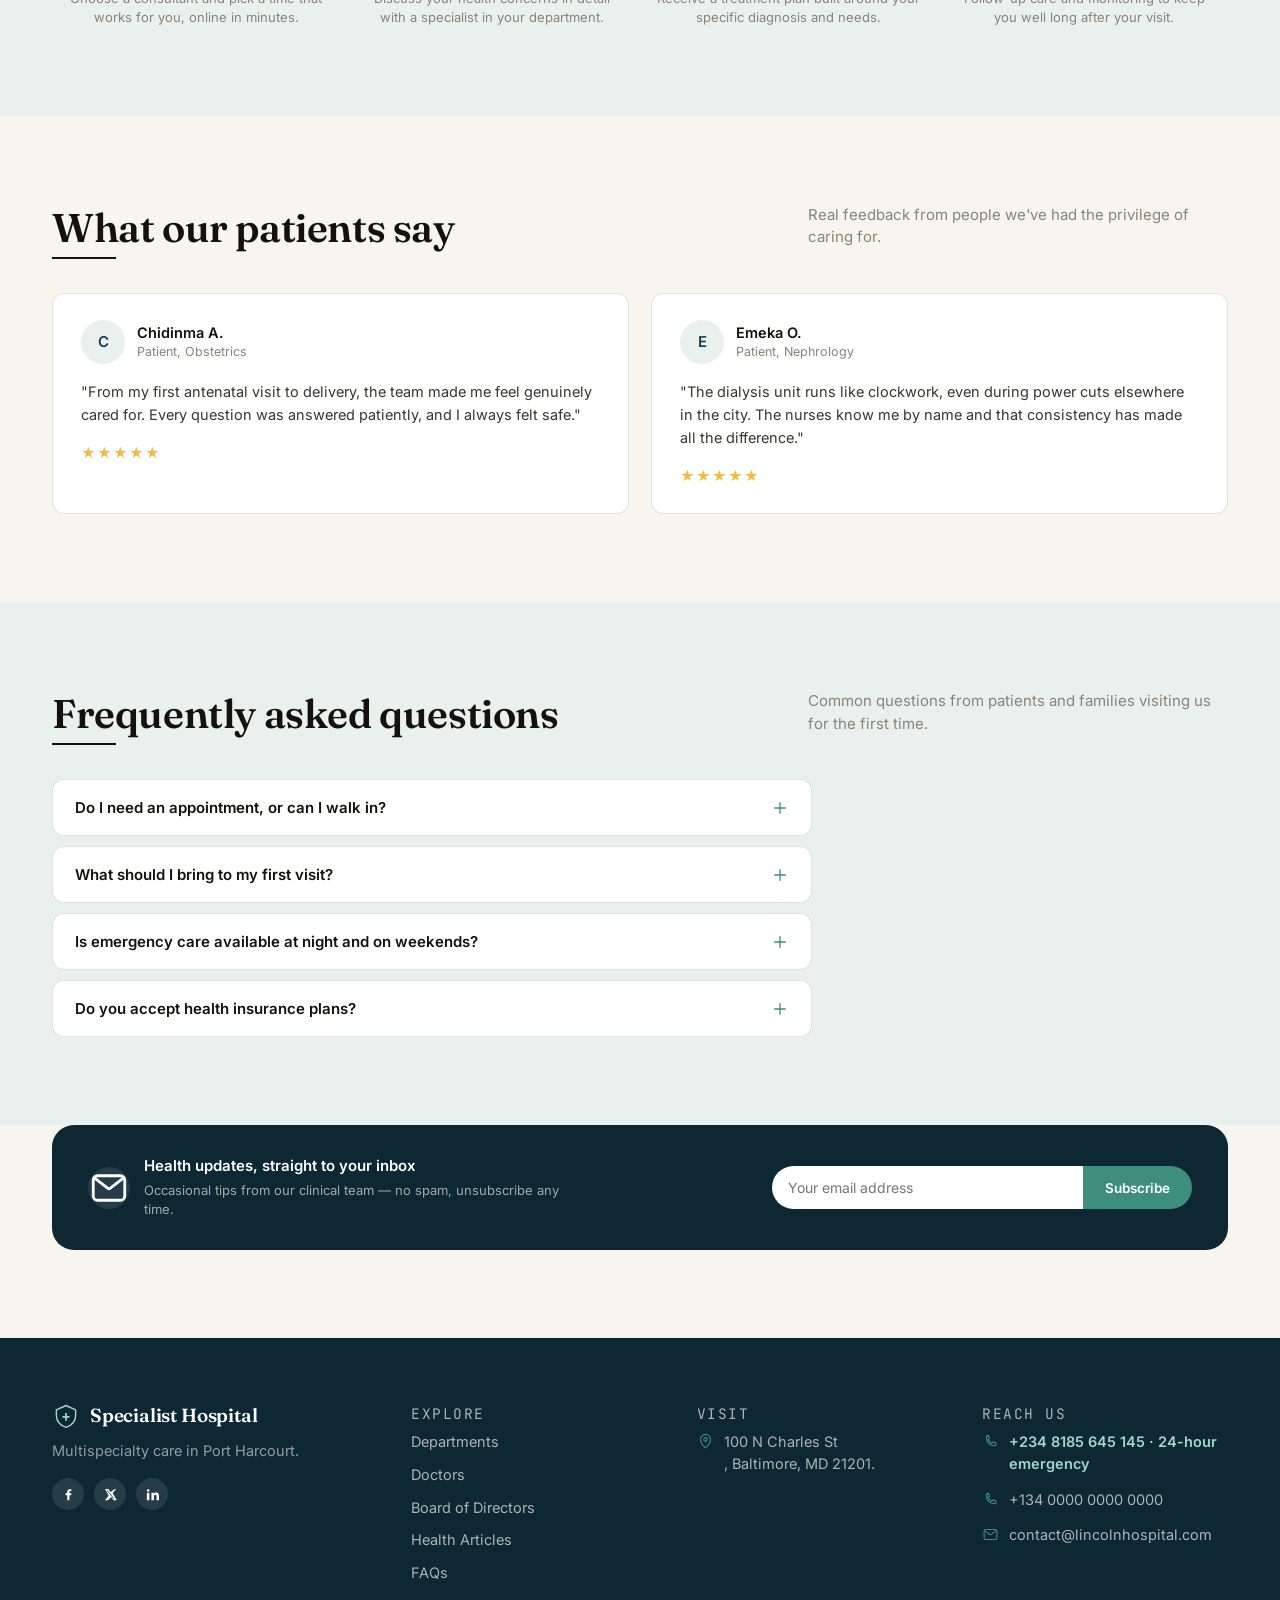
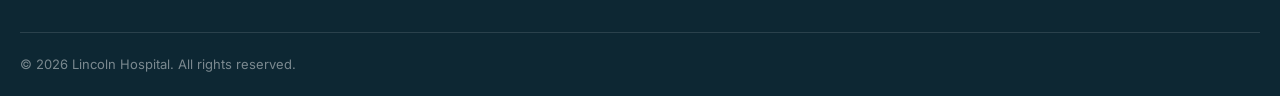
==== commit 25e3e706: "contact" ====
--- a/index.html
+++ b/index.html
@@ -46,7 +46,7 @@
         <div class="sh-hero__inner">
           <p class="eyebrow">Lincoln  Hospital &middot; Est. 2009</p>
           <h1 id="heroTitle">Healthcare excellence, <em>delivered with heart</em>.</h1>
-          <p id="heroLead">A multispecialty hospital in 100 N Charles St,Baltimore, MD 21202 with 19 consultants across obstetrics, surgery, paediatrics, nephrology and more — plus a 24-hour intensive care unit.</p>
+          <p id="heroLead">A multispecialty hospital in 100 N Charles St,Baltimore,neurosurgeon MD 21202 with 19 consultants across obstetrics, surgery, paediatrics, nephrology and more — plus a 24-hour intensive care unit.</p>
           <div class="sh-hero__ctas">
             <a href="#doctors" class="btn btn-sh">Find a doctor &amp; book</a>
             <a href="#departments" class="btn btn-hero-ghost">See departments</a>
@@ -338,7 +338,7 @@
         <p class="site-footer__heading">Visit</p>
         <p class="footer-contact-item">
           <span class="icon"><svg viewBox="0 0 24 24" fill="none" stroke="currentColor" stroke-width="1.6"><path d="M12 21s7-6.3 7-12a7 7 0 1 0-14 0c0 5.7 7 12 7 12Z" stroke-linejoin="round"/><circle cx="12" cy="9" r="2.4"/></svg></span>
-          <span>100 N Charles St,<br/>, Baltimore, MD 21201.</span>
+          <span>100 N Charles St<br/>, Baltimore, MD 21201.</span>
         </p>
       </div>
 
@@ -350,7 +350,7 @@
         </p>
         <p class="footer-contact-item">
           <span class="icon"><svg viewBox="0 0 24 24" fill="none" stroke="currentColor" stroke-width="1.6"><path d="M6.5 3.5h2.7l1.3 4-2 1.6a11 11 0 0 0 5.4 5.4l1.6-2 4 1.3v2.7a1.5 1.5 0 0 1-1.6 1.5C10.5 17.6 6.4 13.5 6 6.1A1.5 1.5 0 0 1 7.5 4.5" stroke-linecap="round" stroke-linejoin="round"/></svg></span>
-          <a href="tel:+2349160640556">+234 9160 640 556</a>
+          <a href="tel:+2349160640556">+134 0000 0000 0000 </a>
         </p>
         <p class="footer-contact-item">
           <span class="icon"><svg viewBox="0 0 24 24" fill="none" stroke="currentColor" stroke-width="1.6"><rect x="3" y="5" width="18" height="14" rx="2.5"/><path d="m4 6.5 7.4 5.7a1 1 0 0 0 1.2 0L20 6.5" stroke-linecap="round" stroke-linejoin="round"/></svg></span>
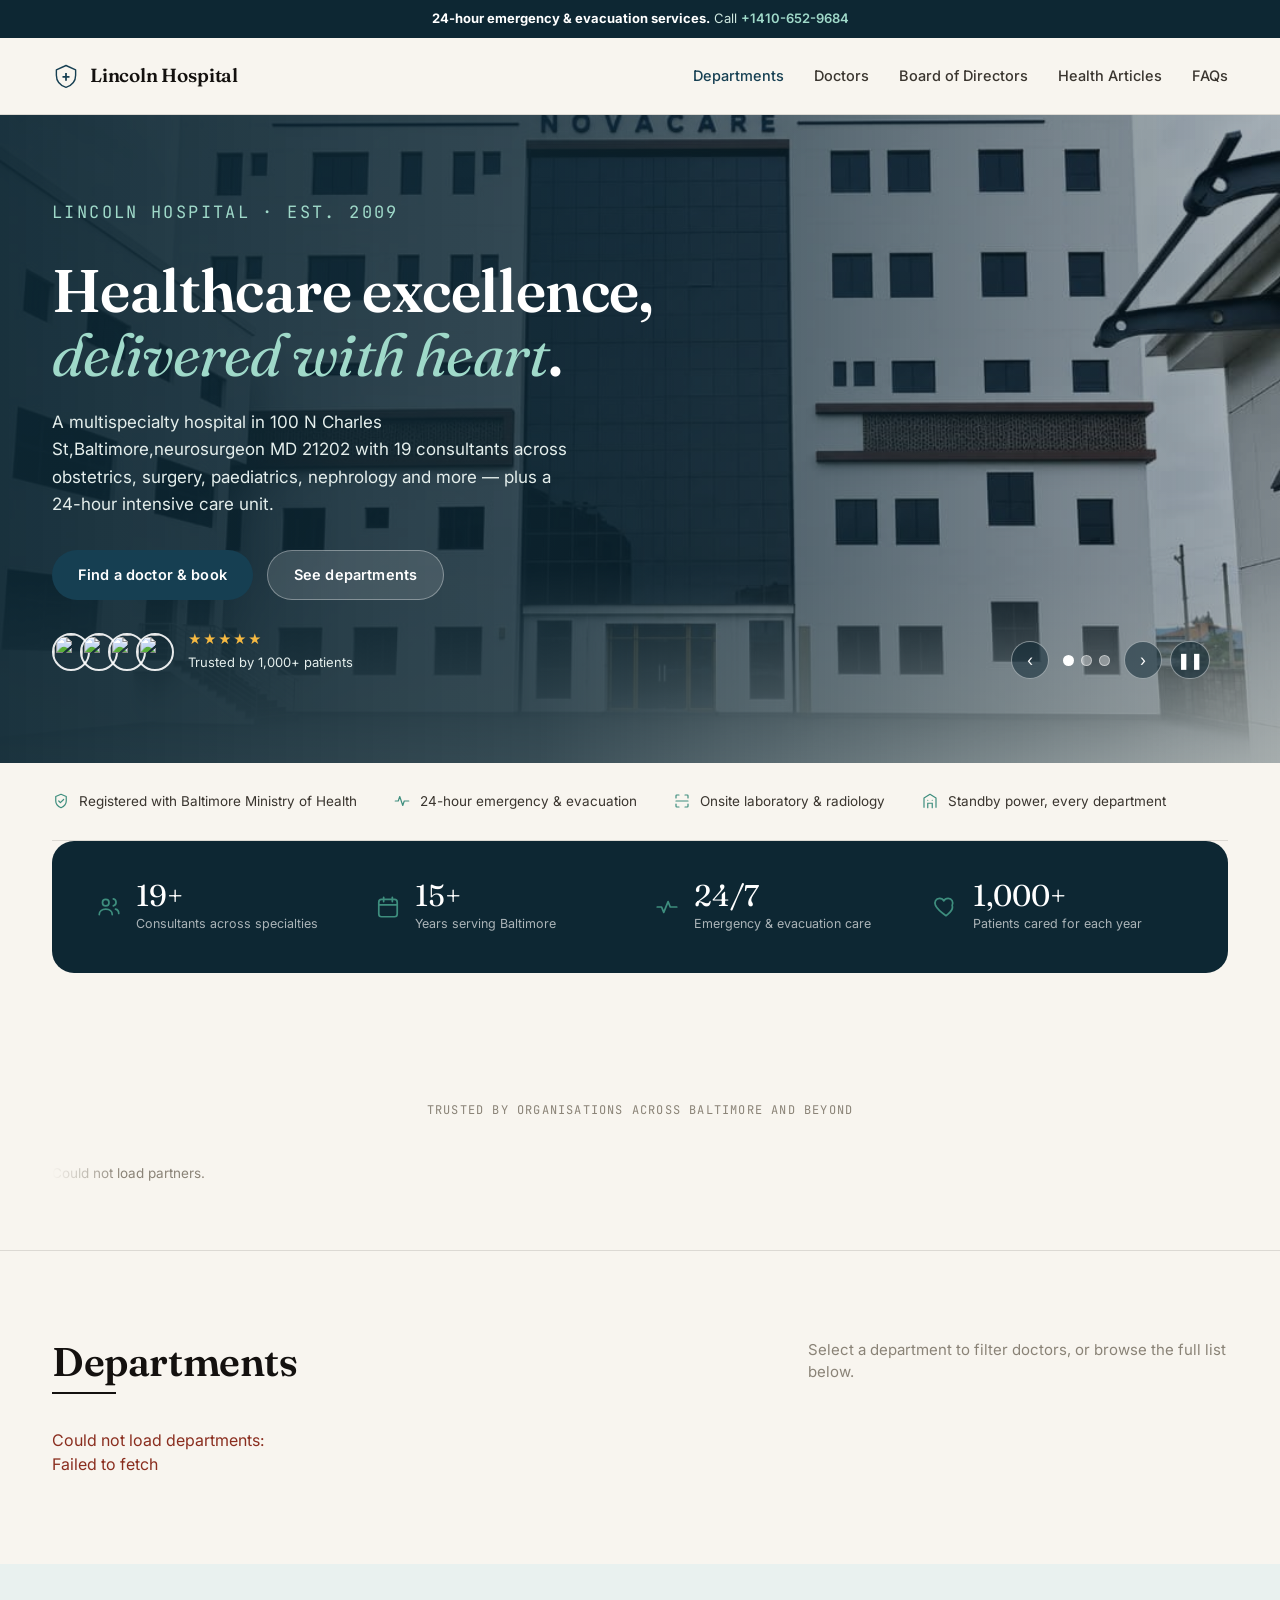
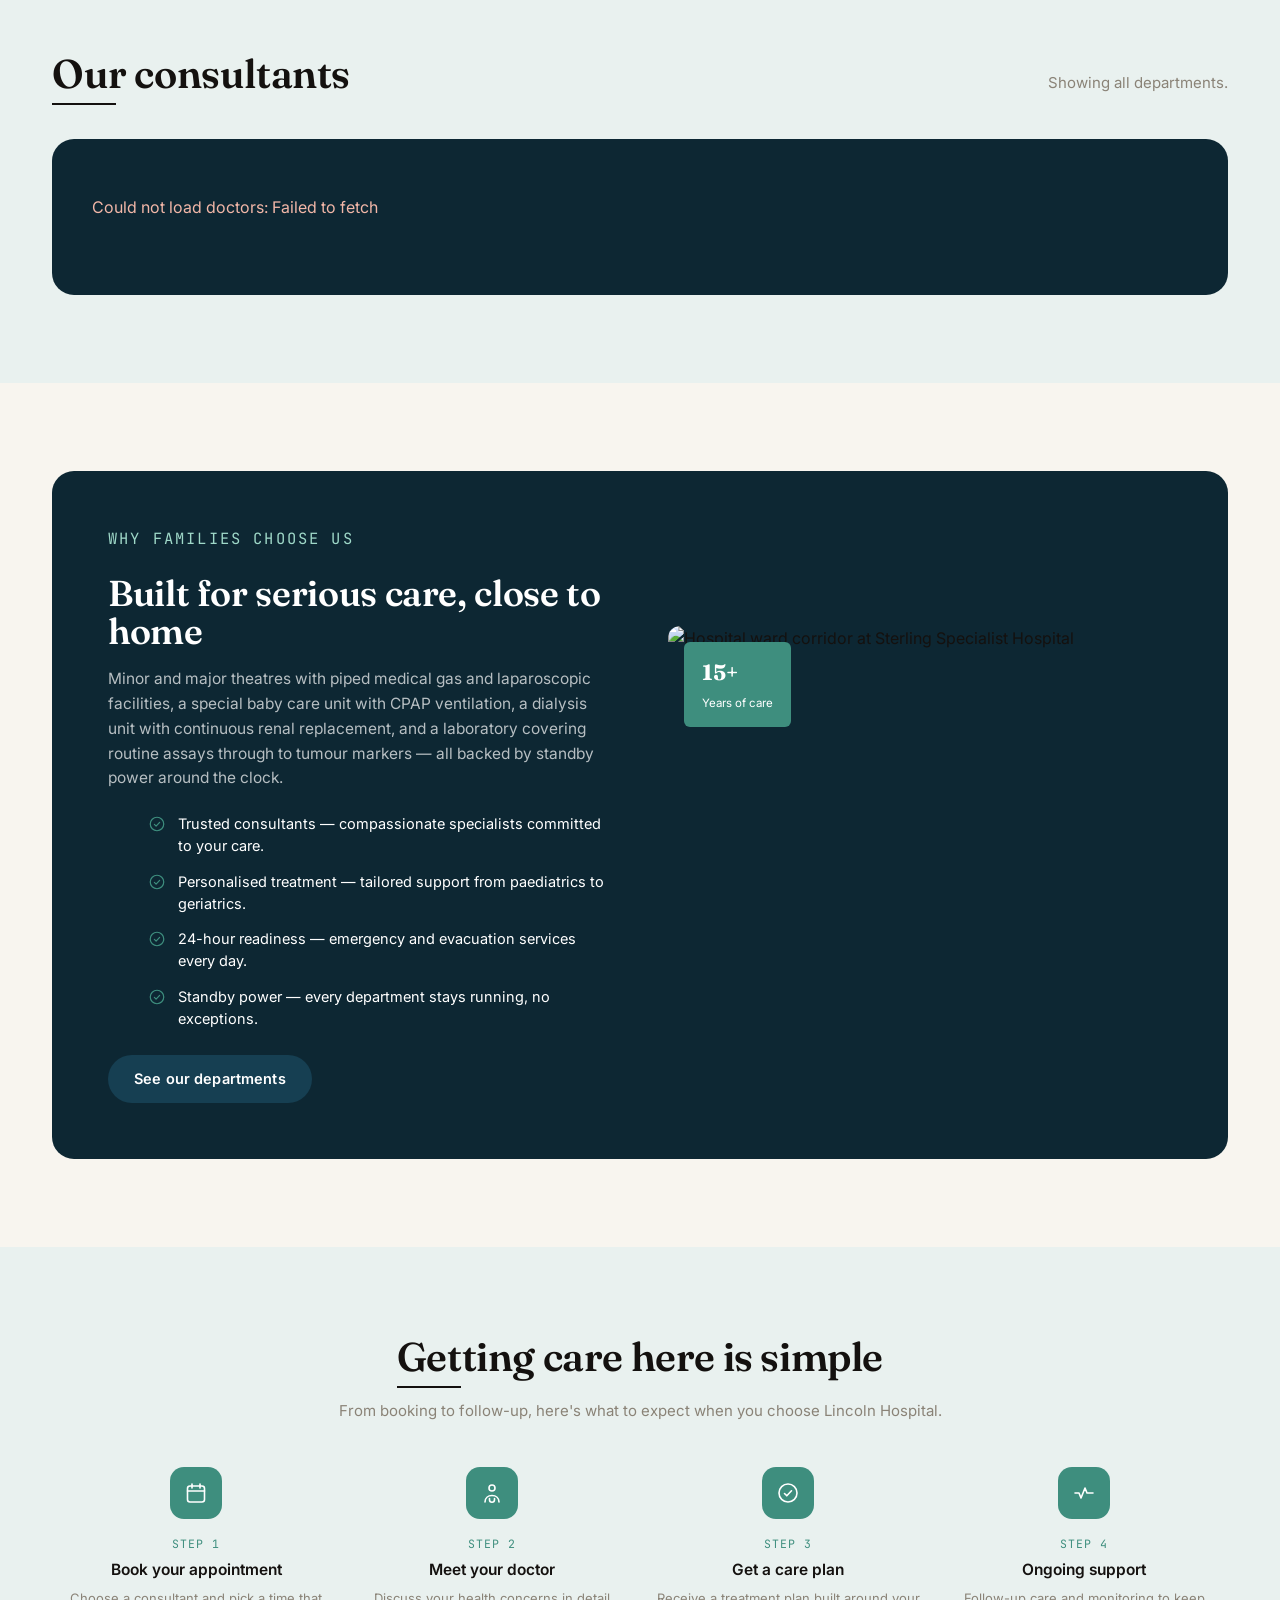
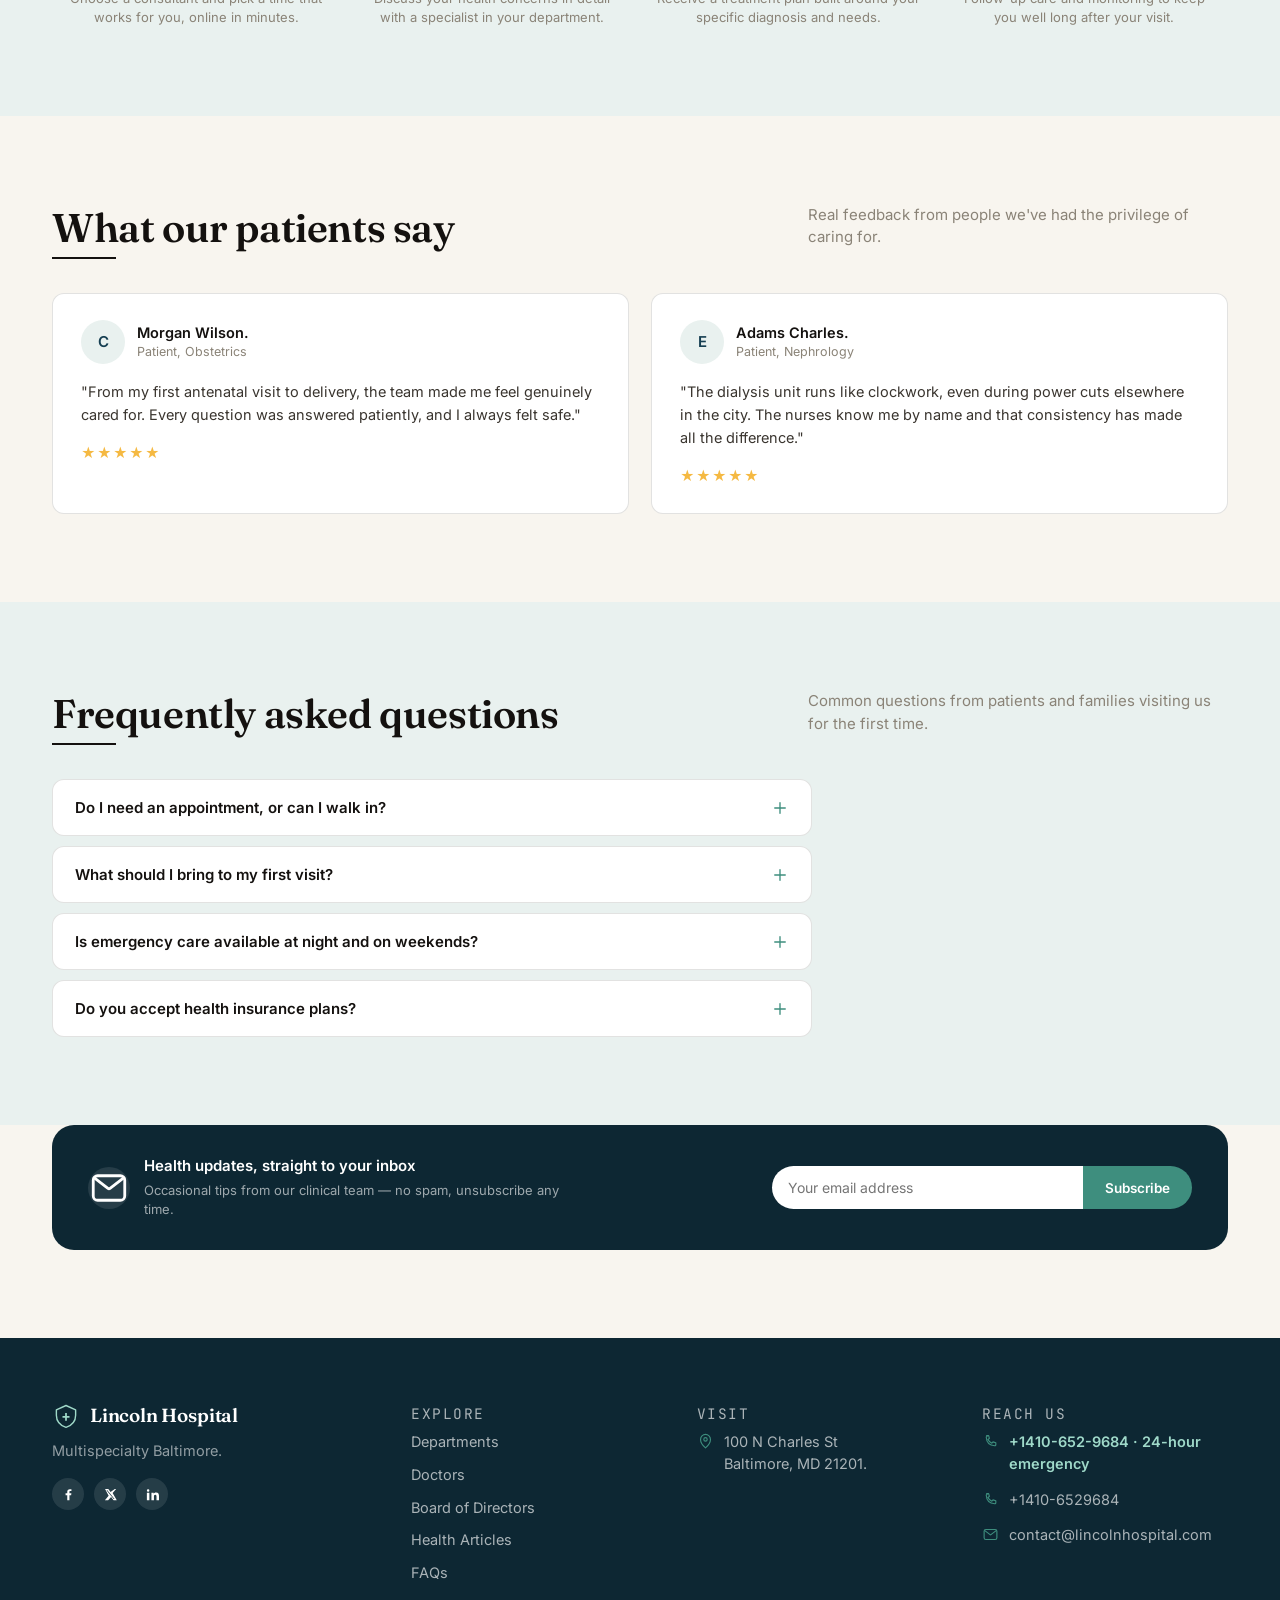
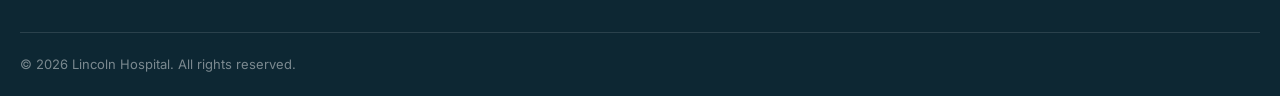
==== commit e614b783: "text content" ====
--- a/index.html
+++ b/index.html
@@ -12,7 +12,7 @@
 <body class="hospital">
 
   <div class="emergency-bar">
-    <strong>24-hour emergency &amp; evacuation services.</strong> Call <a href="tel:+2348185645145">+134 000 0000 0000</a>
+    <strong>24-hour emergency &amp; evacuation services.</strong> Call <a href="tel:+1410-652-9684">+1410-652-9684</a>
   </div>
 
   <header class="sh-header">
@@ -71,7 +71,7 @@
     <section>
       <div class="container">
         <div class="trust-strip">
-          <span class="trust-strip__item"><span class="icon" id="trustIcon1"></span>Registered with Rivers State Ministry of Health</span>
+          <span class="trust-strip__item"><span class="icon" id="trustIcon1"></span>Registered with Baltimore Ministry of Health</span>
           <span class="trust-strip__item"><span class="icon" id="trustIcon2"></span>24-hour emergency &amp; evacuation</span>
           <span class="trust-strip__item"><span class="icon" id="trustIcon3"></span>Onsite laboratory &amp; radiology</span>
           <span class="trust-strip__item"><span class="icon" id="trustIcon4"></span>Standby power, every department</span>
@@ -236,7 +236,7 @@
             <div class="testimonial-card__head">
               <span class="testimonial-card__avatar">C</span>
               <div>
-                <div class="testimonial-card__name">Chidinma A.</div>
+                <div class="testimonial-card__name">Morgan Wilson.</div>
                 <div class="testimonial-card__role">Patient, Obstetrics</div>
               </div>
             </div>
@@ -247,7 +247,7 @@
             <div class="testimonial-card__head">
               <span class="testimonial-card__avatar">E</span>
               <div>
-                <div class="testimonial-card__name">Emeka O.</div>
+                <div class="testimonial-card__name">Adams Charles.</div>
                 <div class="testimonial-card__role">Patient, Nephrology</div>
               </div>
             </div>
@@ -313,9 +313,9 @@
           <span class="brand-mark__glyph" id="brandLogoSlotFooter" aria-hidden="true">
             <svg viewBox="0 0 32 32" fill="none" stroke="currentColor" stroke-width="1.6"><path d="M16 4 5 9v6c0 8 5.4 12 11 14 5.6-2 11-6 11-14V9L16 4Z" stroke-linejoin="round"/><path d="M12 16h3v-3.5h2V16h3v2h-3v3.5h-2V18h-3v-2Z" fill="currentColor" stroke="none"/></svg>
           </span>
-          <span class="brand-mark__text">Specialist Hospital</span>
+          <span class="brand-mark__text">Lincoln Hospital</span>
         </a>
-        <p class="site-footer__tagline">Multispecialty care in Port Harcourt.</p>
+        <p class="site-footer__tagline">Multispecialty  Baltimore.</p>
         <div class="site-footer__socials">
           <a href="#" aria-label="Facebook"><span class="icon"><svg viewBox="0 0 24 24" fill="currentColor"><path d="M13.5 21v-8h2.7l.4-3.1h-3.1V8c0-.9.25-1.5 1.55-1.5h1.65V3.7C15.9 3.6 15 3.5 13.9 3.5c-2.3 0-3.9 1.4-3.9 4v2.4H7.3V13h2.7v8h3.5Z"/></svg></span></a>
           <a href="#" aria-label="Twitter"><span class="icon"><svg viewBox="0 0 24 24" fill="currentColor"><path d="M18.9 3H21l-5.6 6.4L22 21h-5.1l-4-5.2L8.2 21H3l6-6.9L3.3 3h5.2l3.6 4.8L18.9 3Zm-1.8 16h1.4L7 5h-1.5l11.6 14Z"/></svg></span></a>
@@ -338,7 +338,7 @@
         <p class="site-footer__heading">Visit</p>
         <p class="footer-contact-item">
           <span class="icon"><svg viewBox="0 0 24 24" fill="none" stroke="currentColor" stroke-width="1.6"><path d="M12 21s7-6.3 7-12a7 7 0 1 0-14 0c0 5.7 7 12 7 12Z" stroke-linejoin="round"/><circle cx="12" cy="9" r="2.4"/></svg></span>
-          <span>100 N Charles St<br/>, Baltimore, MD 21201.</span>
+          <span>100 N Charles St<br/>Baltimore, MD 21201.</span>
         </p>
       </div>
 
@@ -346,11 +346,11 @@
         <p class="site-footer__heading">Reach Us</p>
         <p class="footer-contact-item site-footer__emergency">
           <span class="icon"><svg viewBox="0 0 24 24" fill="none" stroke="currentColor" stroke-width="1.6"><path d="M6.5 3.5h2.7l1.3 4-2 1.6a11 11 0 0 0 5.4 5.4l1.6-2 4 1.3v2.7a1.5 1.5 0 0 1-1.6 1.5C10.5 17.6 6.4 13.5 6 6.1A1.5 1.5 0 0 1 7.5 4.5" stroke-linecap="round" stroke-linejoin="round"/></svg></span>
-          <a href="tel:+2348185645145">+234 8185 645 145 &middot; 24-hour emergency</a>
+          <a href="tel:+1410-652-9684">+1410-652-9684 &middot; 24-hour emergency</a>
         </p>
         <p class="footer-contact-item">
           <span class="icon"><svg viewBox="0 0 24 24" fill="none" stroke="currentColor" stroke-width="1.6"><path d="M6.5 3.5h2.7l1.3 4-2 1.6a11 11 0 0 0 5.4 5.4l1.6-2 4 1.3v2.7a1.5 1.5 0 0 1-1.6 1.5C10.5 17.6 6.4 13.5 6 6.1A1.5 1.5 0 0 1 7.5 4.5" stroke-linecap="round" stroke-linejoin="round"/></svg></span>
-          <a href="tel:+2349160640556">+134 0000 0000 0000 </a>
+          <a href="tel:+1410-6529684">+1410-6529684 </a>
         </p>
         <p class="footer-contact-item">
           <span class="icon"><svg viewBox="0 0 24 24" fill="none" stroke="currentColor" stroke-width="1.6"><rect x="3" y="5" width="18" height="14" rx="2.5"/><path d="m4 6.5 7.4 5.7a1 1 0 0 0 1.2 0L20 6.5" stroke-linecap="round" stroke-linejoin="round"/></svg></span>
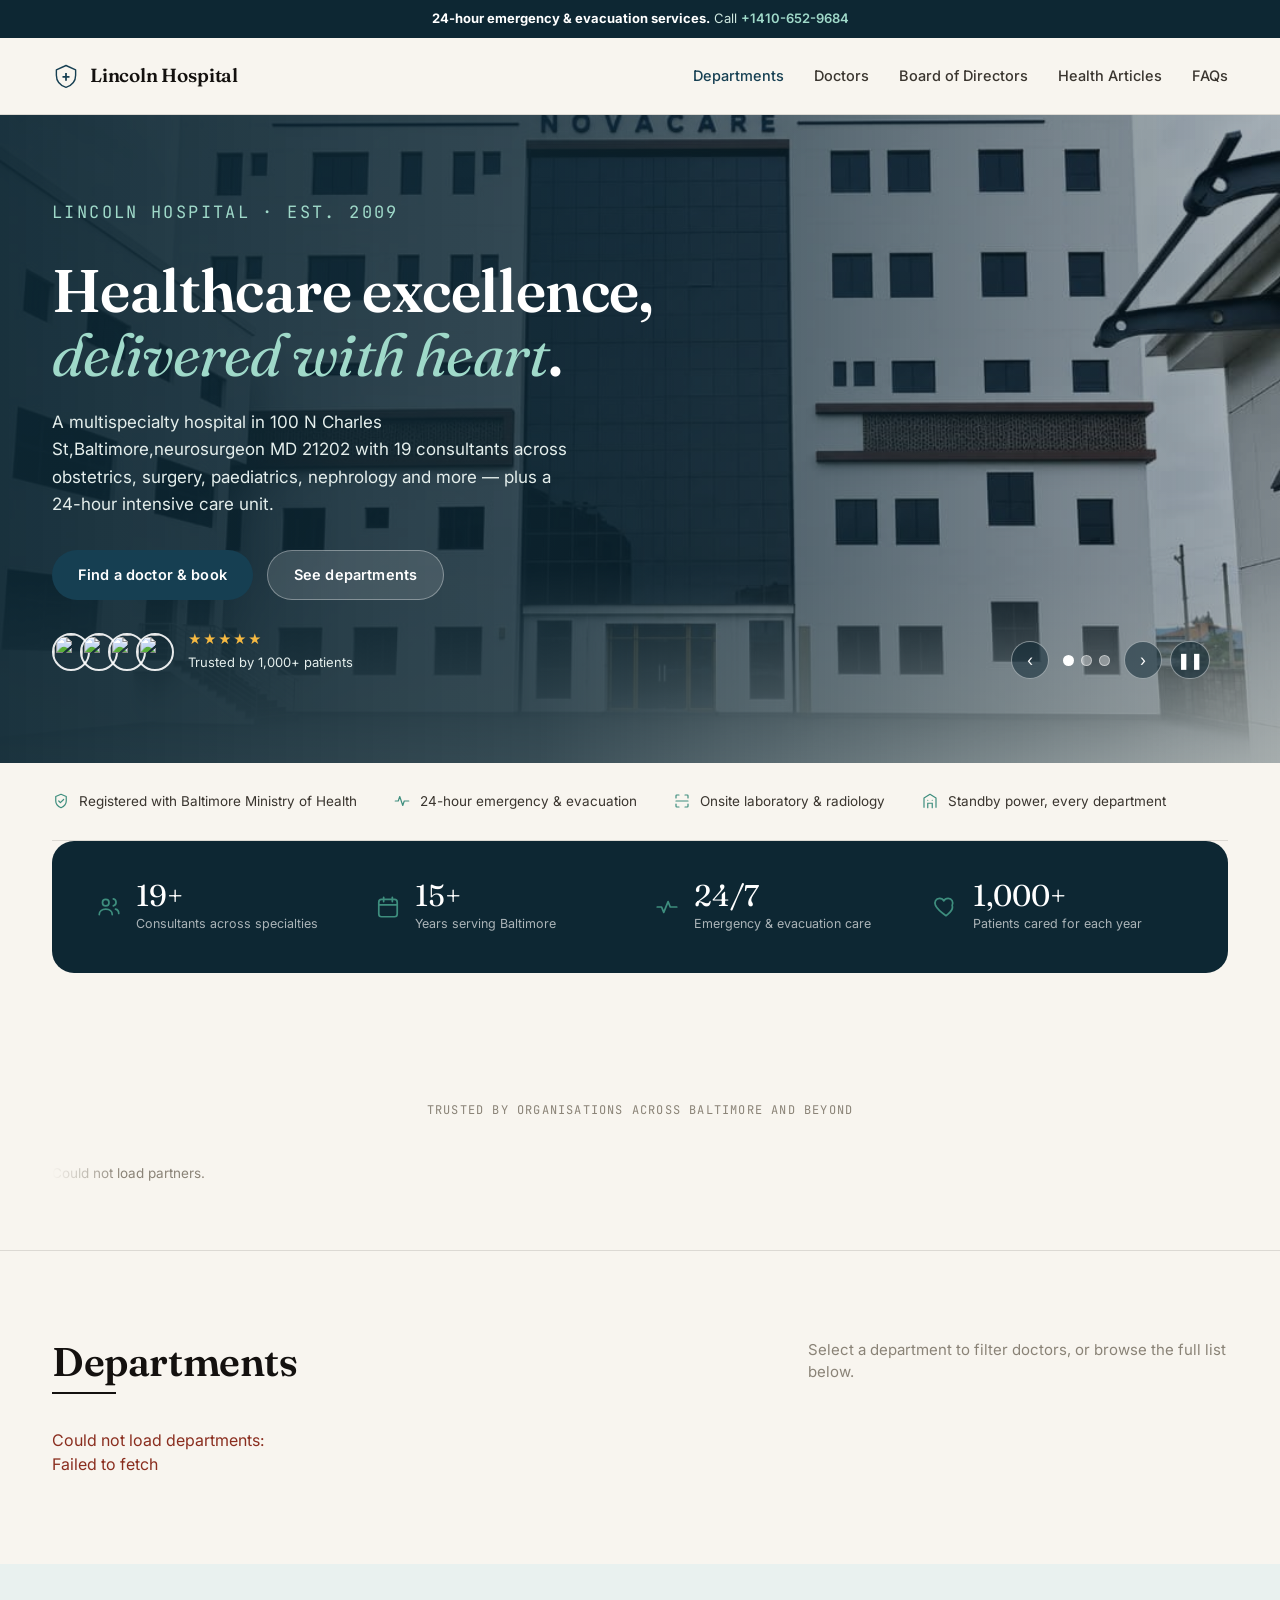
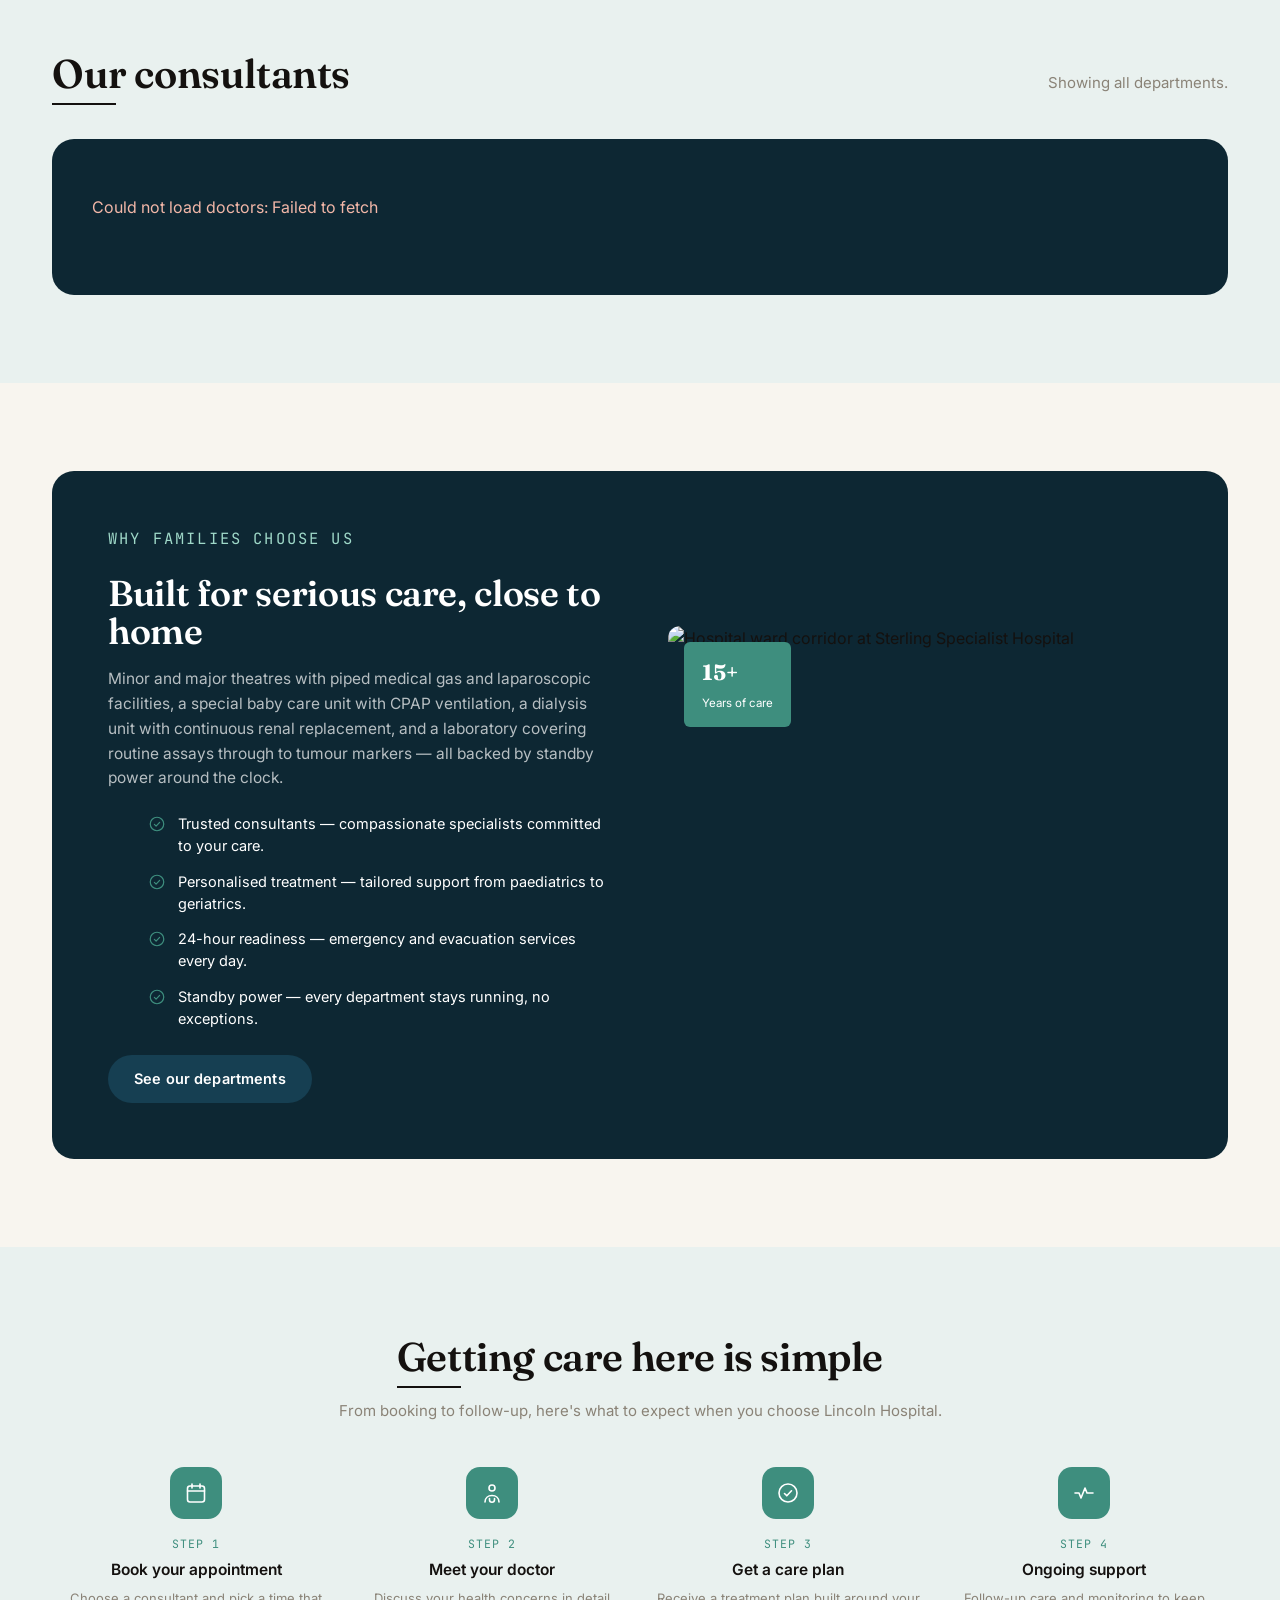
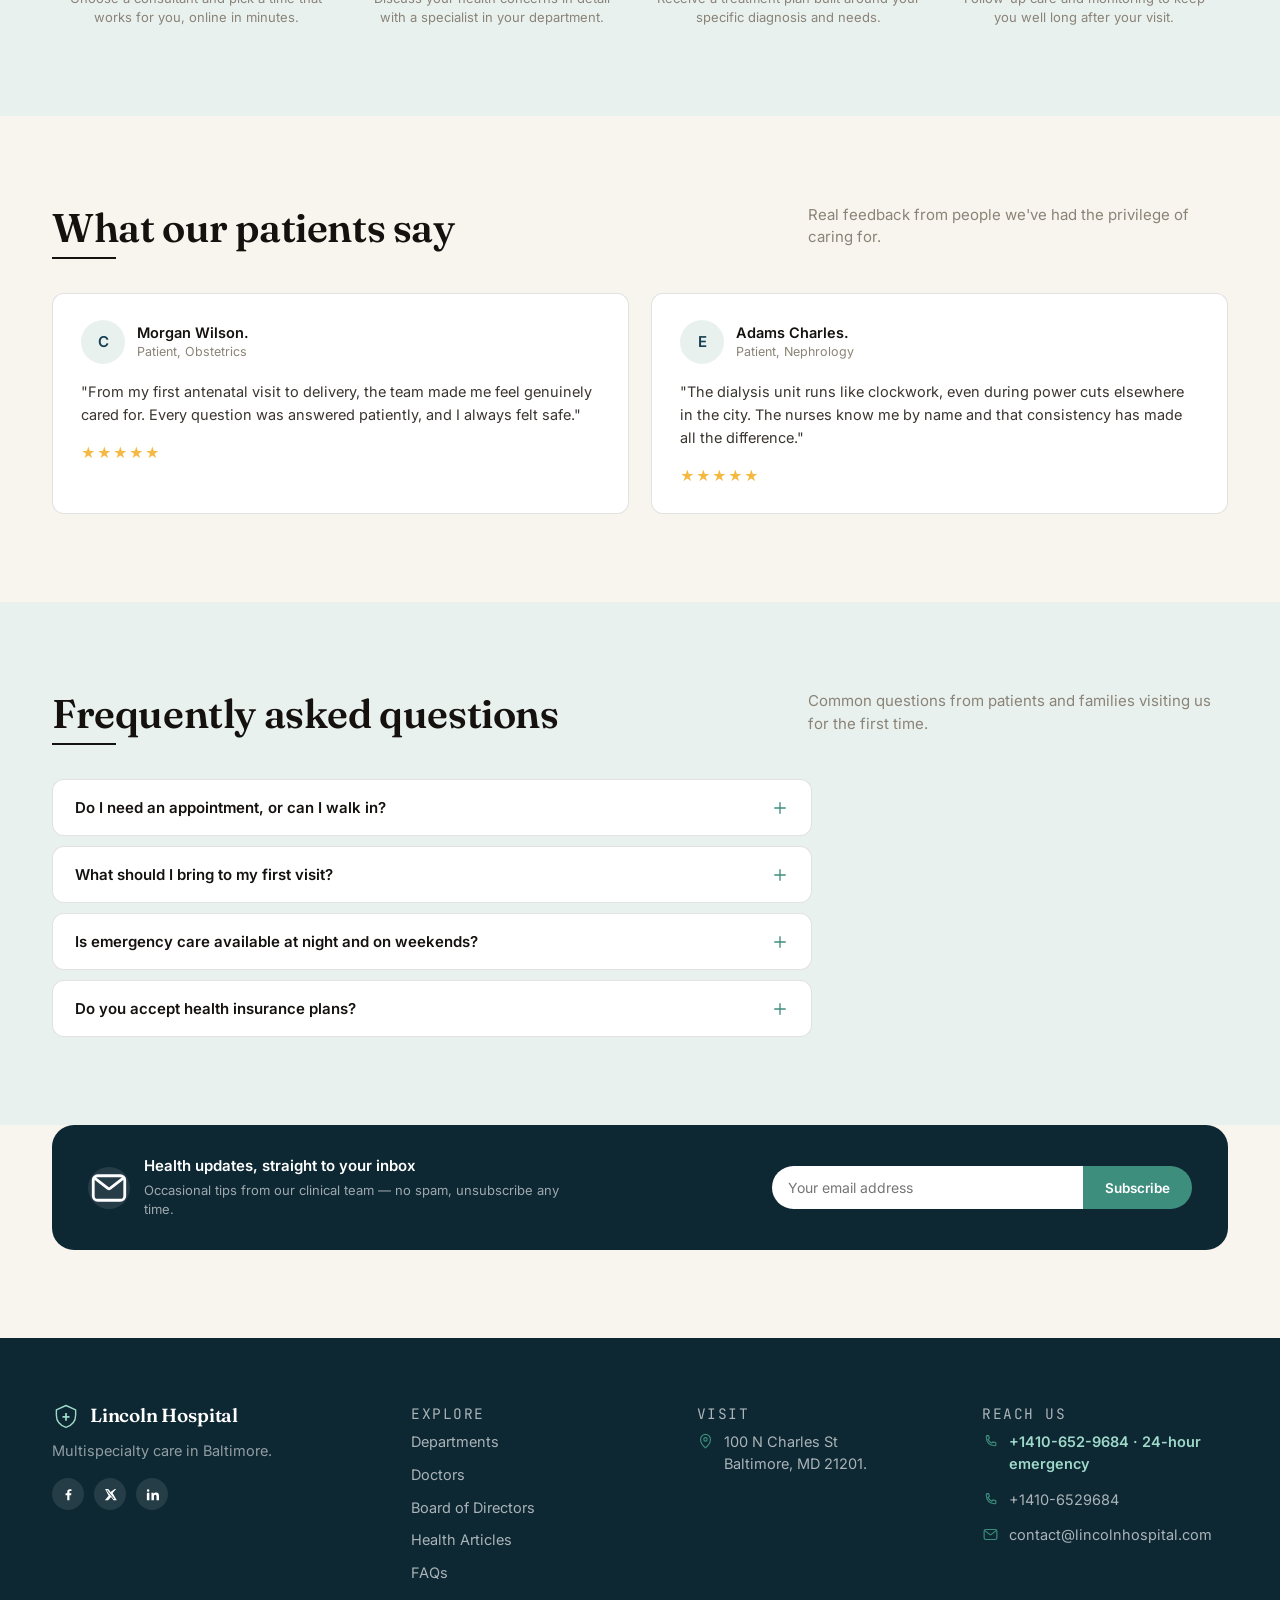
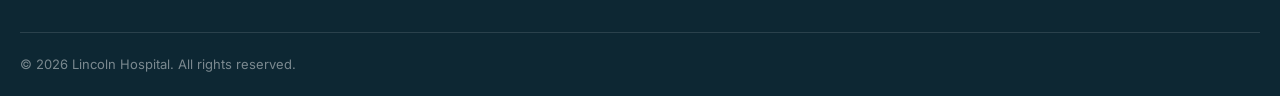
==== commit f756d313: "htaccess" ====
--- a/index.html
+++ b/index.html
@@ -315,7 +315,7 @@
           </span>
           <span class="brand-mark__text">Lincoln Hospital</span>
         </a>
-        <p class="site-footer__tagline">Multispecialty  Baltimore.</p>
+        <p class="site-footer__tagline">Multispecialty care in Baltimore.</p>
         <div class="site-footer__socials">
           <a href="#" aria-label="Facebook"><span class="icon"><svg viewBox="0 0 24 24" fill="currentColor"><path d="M13.5 21v-8h2.7l.4-3.1h-3.1V8c0-.9.25-1.5 1.55-1.5h1.65V3.7C15.9 3.6 15 3.5 13.9 3.5c-2.3 0-3.9 1.4-3.9 4v2.4H7.3V13h2.7v8h3.5Z"/></svg></span></a>
           <a href="#" aria-label="Twitter"><span class="icon"><svg viewBox="0 0 24 24" fill="currentColor"><path d="M18.9 3H21l-5.6 6.4L22 21h-5.1l-4-5.2L8.2 21H3l6-6.9L3.3 3h5.2l3.6 4.8L18.9 3Zm-1.8 16h1.4L7 5h-1.5l11.6 14Z"/></svg></span></a>
@@ -354,7 +354,7 @@
         </p>
         <p class="footer-contact-item">
           <span class="icon"><svg viewBox="0 0 24 24" fill="none" stroke="currentColor" stroke-width="1.6"><rect x="3" y="5" width="18" height="14" rx="2.5"/><path d="m4 6.5 7.4 5.7a1 1 0 0 0 1.2 0L20 6.5" stroke-linecap="round" stroke-linejoin="round"/></svg></span>
-          <a href="mailto:contact@lincolnhospital@yahoo.com">contact@lincolnhospital.com</a>
+          <a href="mailto:contact@lincolnhospital.com">contact@lincolnhospital.com</a>
         </p>
       </div>
     </div>
